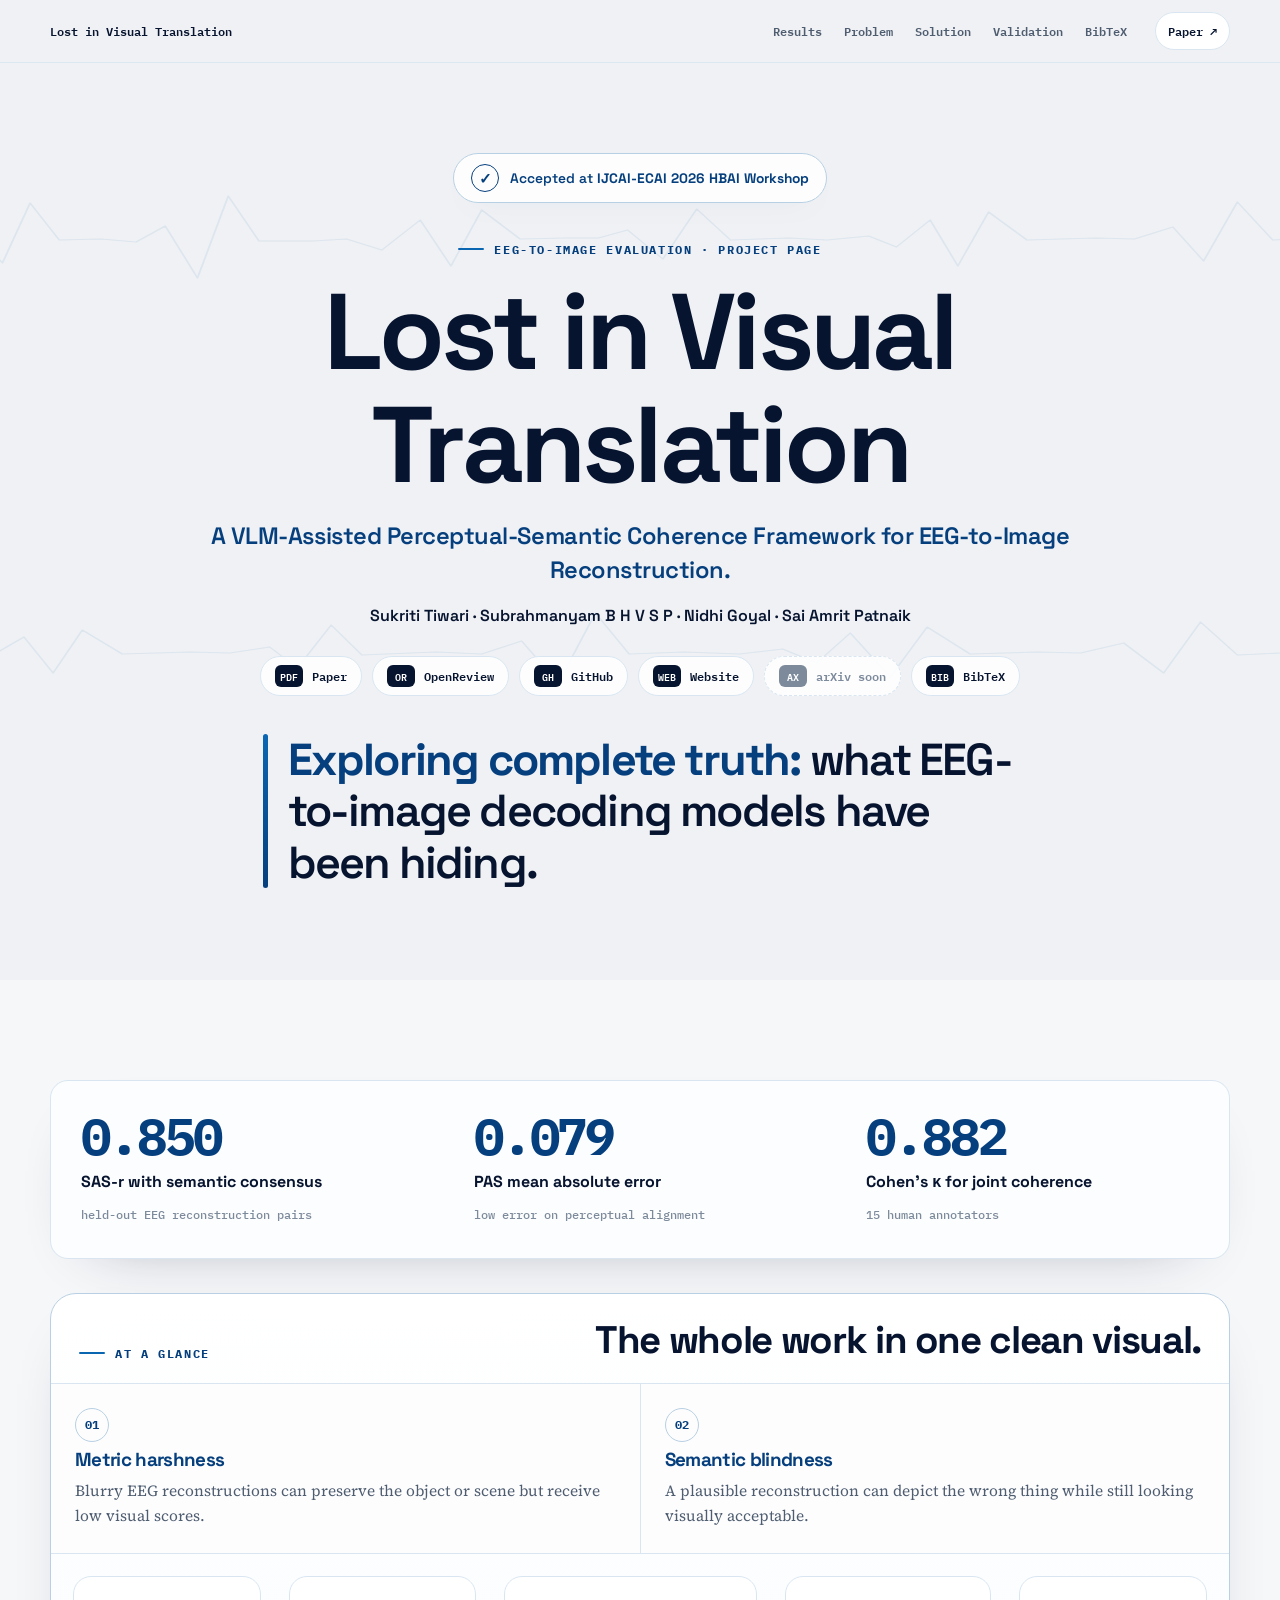
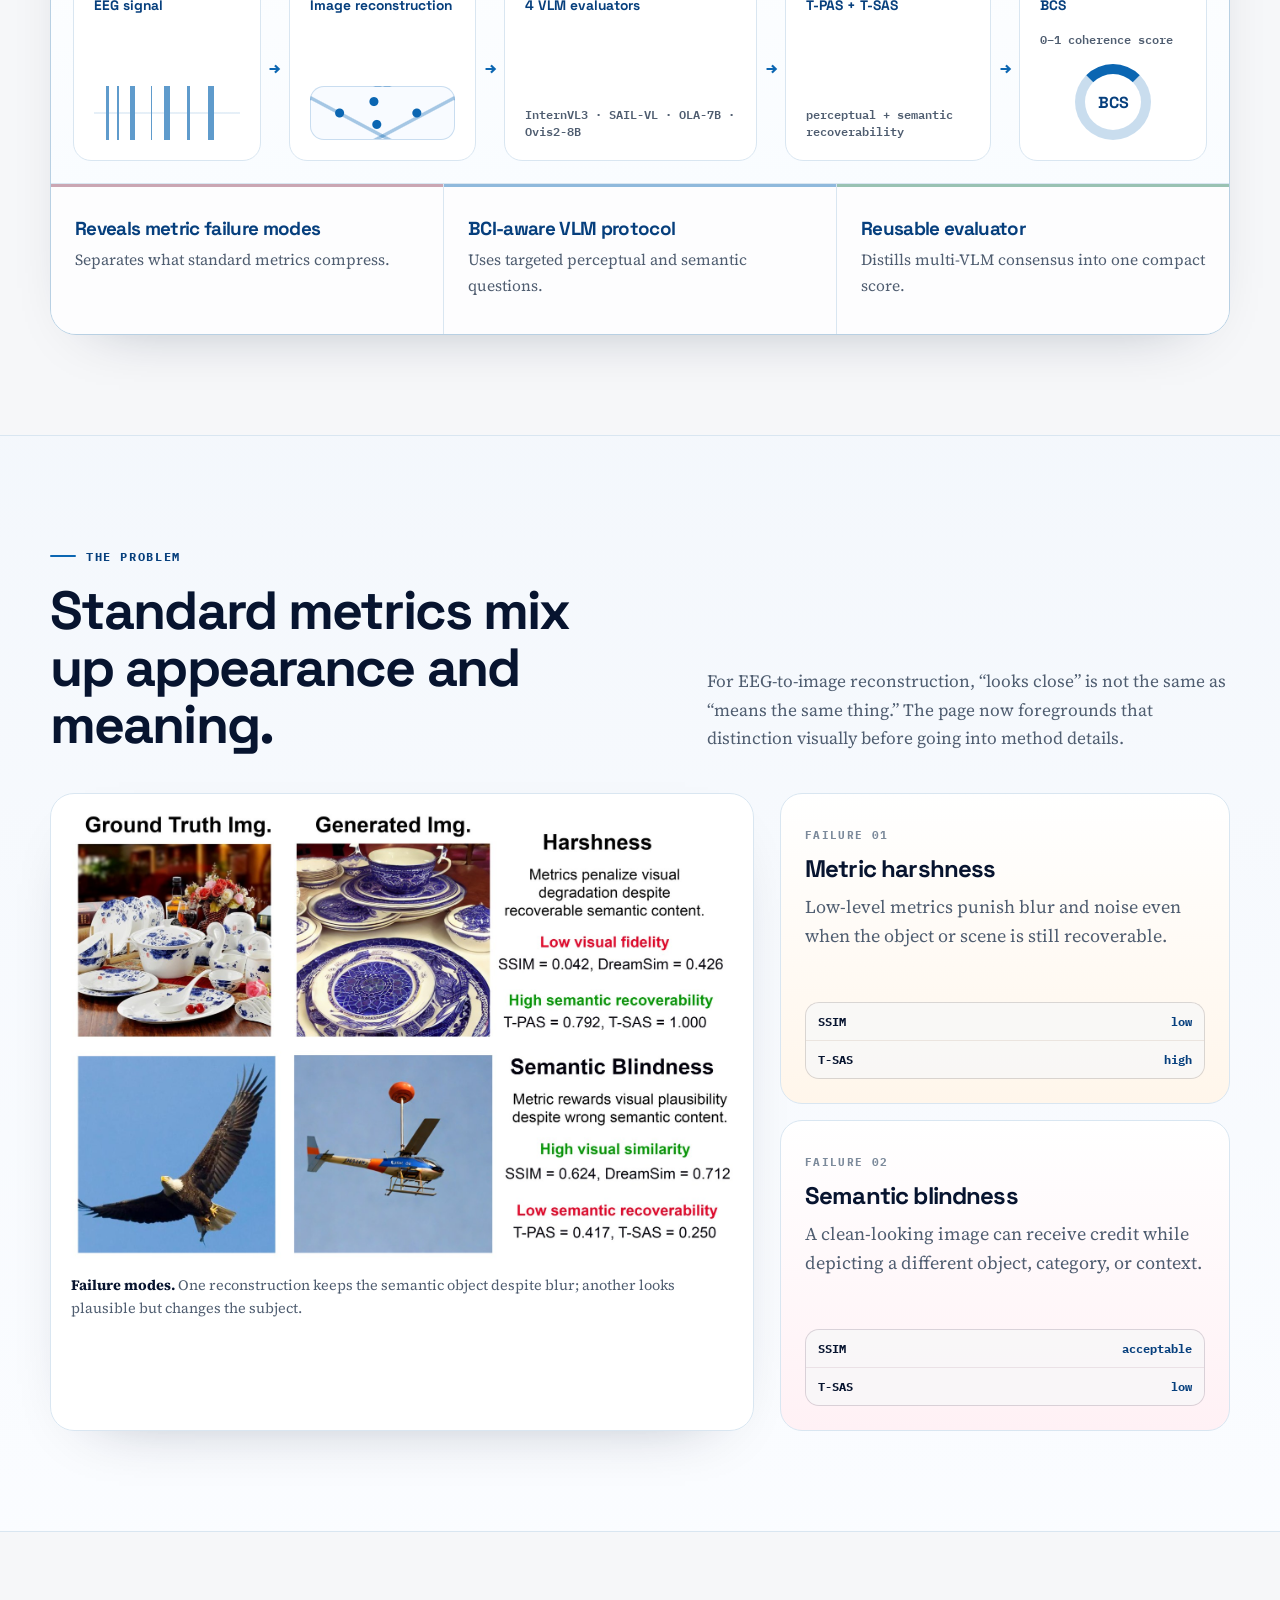
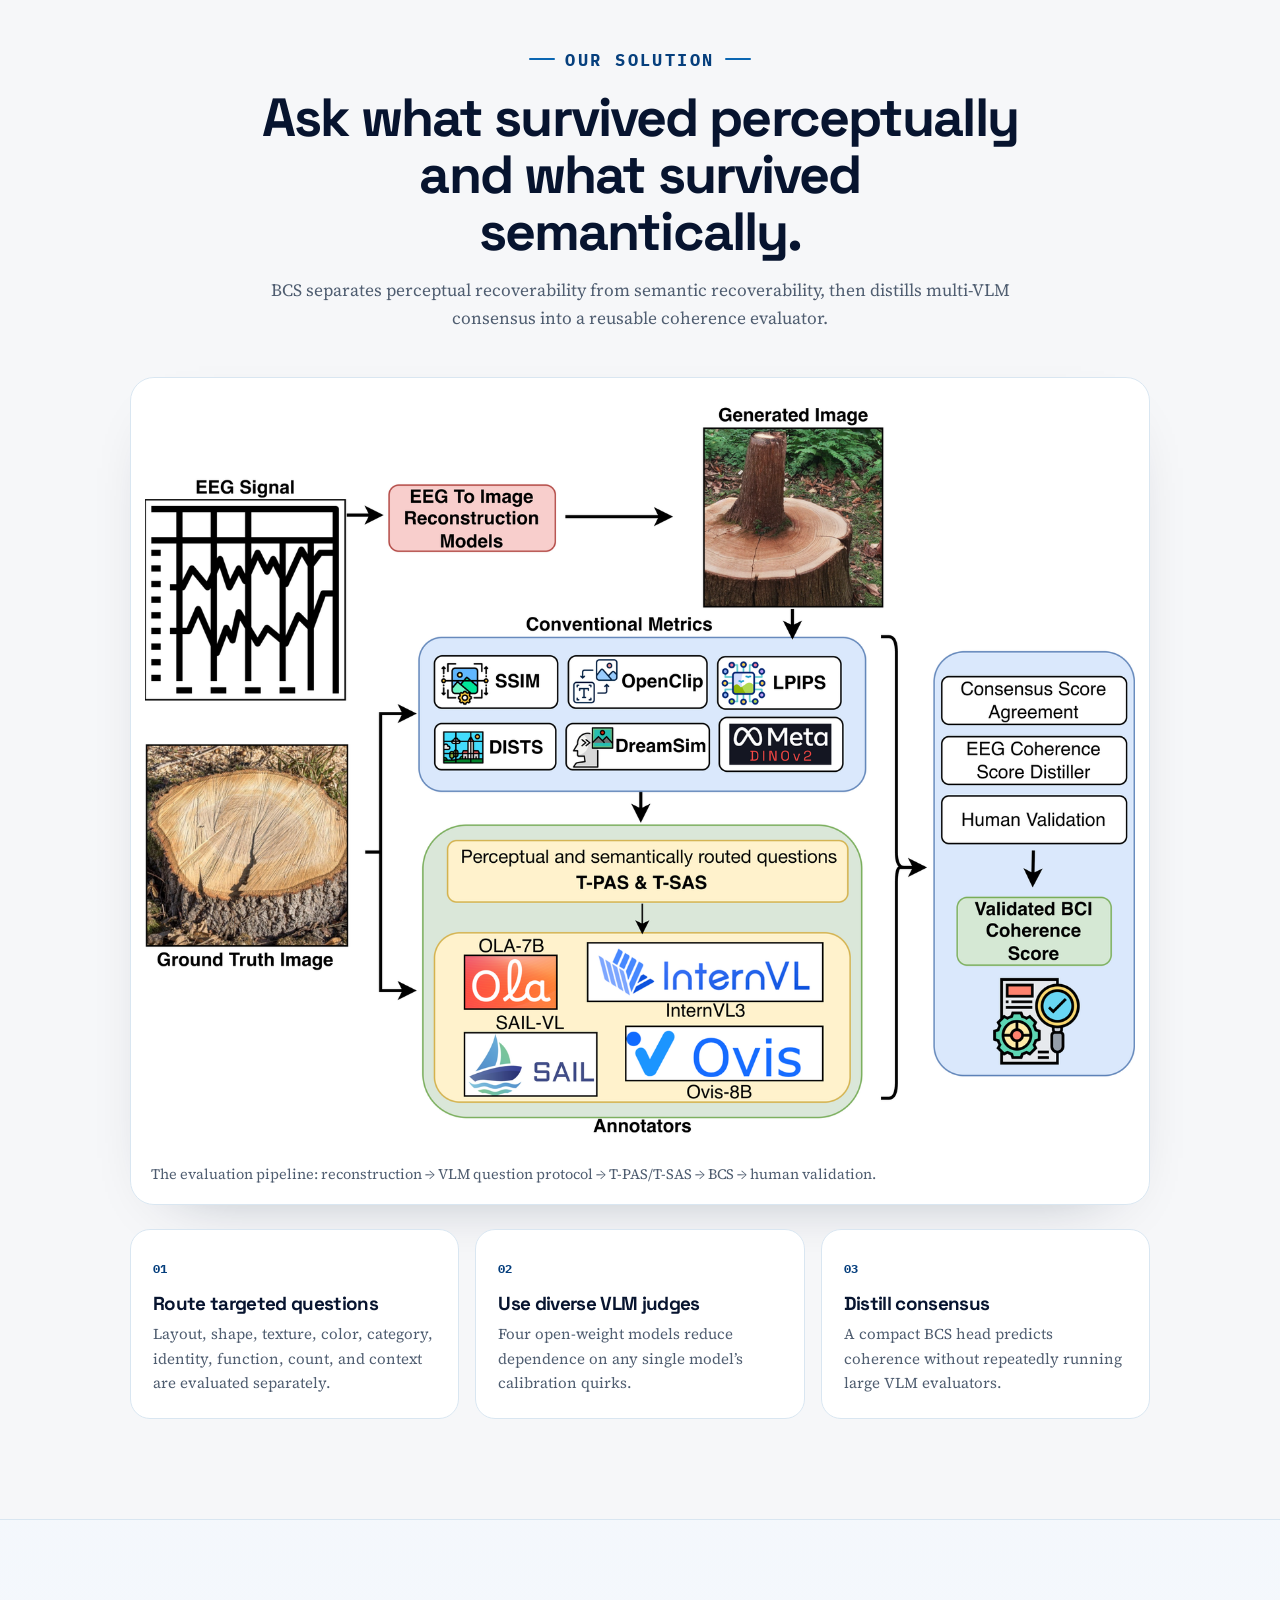
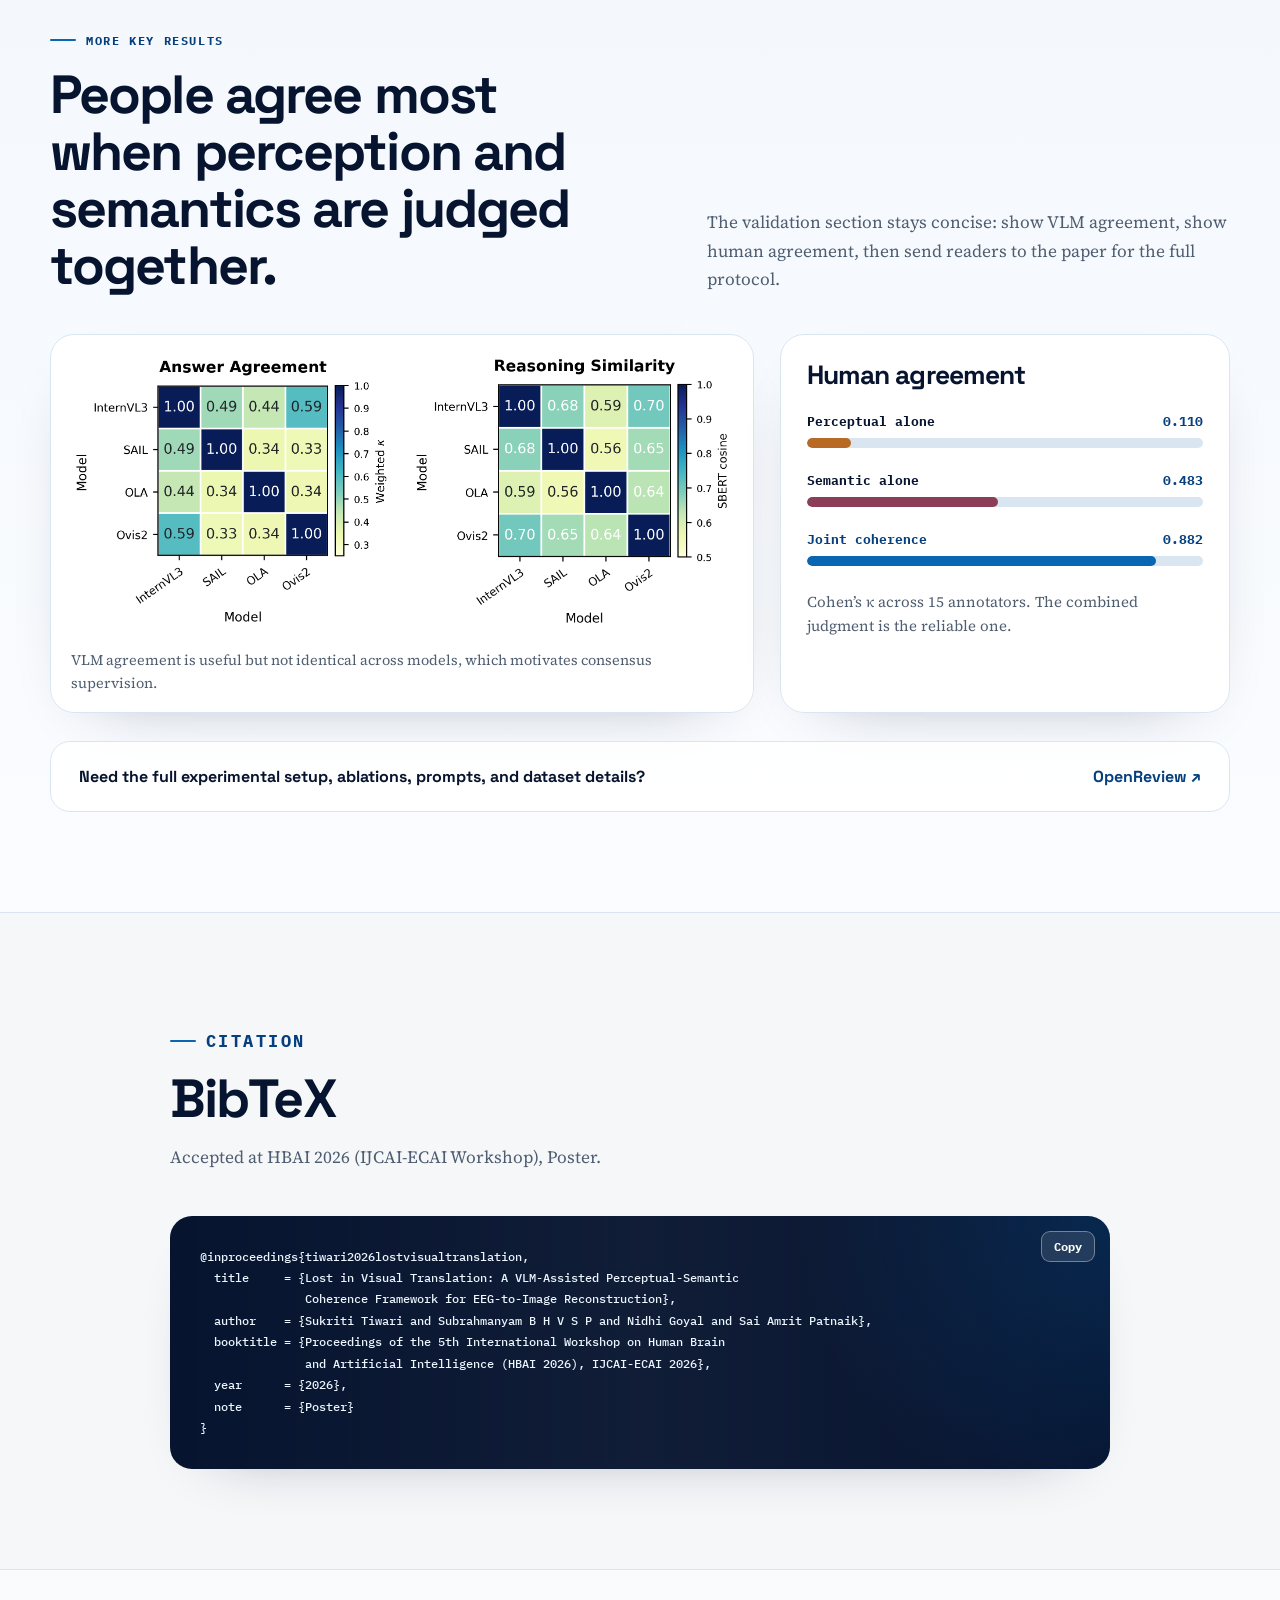
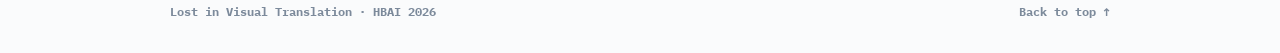
==== index.html @ 3681d858 "Remove key results intro block" ====
<!doctype html>
<html lang="en">
<head>
  <meta charset="utf-8">
  <meta name="viewport" content="width=device-width, initial-scale=1">
  <title>Lost in Visual Translation</title>
  <meta name="description" content="A VLM-assisted perceptual-semantic coherence framework for EEG-to-image reconstruction evaluation.">
  <link rel="preconnect" href="https://fonts.googleapis.com">
  <link rel="preconnect" href="https://fonts.gstatic.com" crossorigin>
  <link href="https://fonts.googleapis.com/css2?family=Space+Grotesk:wght@500;600;700&family=Source+Serif+4:opsz,wght@8..60,400;8..60,600;8..60,700&family=IBM+Plex+Mono:wght@400;500;600&display=swap" rel="stylesheet">
  <link rel="stylesheet" href="style.css">
</head>
<body id="top">
<a class="skip-link" href="#main">Skip to content</a>

<div class="page-signal-bg" aria-hidden="true">
  <svg class="signal signal-a" viewBox="0 0 1800 260" preserveAspectRatio="none">
    <path d="M0 130 L30 132 L48 121 L68 155 L86 95 L105 132 L132 131 L155 134 L174 118 L195 170 L215 88 L235 133 L270 133 L292 131 L315 142 L340 112 L360 158 L380 102 L405 131 L435 130 L456 130 L475 122 L498 151 L520 101 L542 132 L580 130 L605 132 L632 128 L650 139 L672 112 L690 158 L710 104 L735 132 L780 130 L805 131 L830 119 L850 153 L872 94 L895 132 L920 130 L946 132 L970 126 L995 145 L1018 110 L1038 160 L1061 98 L1088 132 L1130 131 L1155 130 L1180 136 L1202 117 L1225 166 L1247 92 L1270 132 L1310 130 L1338 131 L1365 123 L1390 154 L1415 104 L1440 132 L1488 130 L1514 132 L1540 119 L1562 168 L1587 91 L1610 132 L1652 130 L1680 132 L1706 127 L1728 141 L1750 116 L1772 159 L1800 130" />
  </svg>
  <svg class="signal signal-b" viewBox="0 0 1800 260" preserveAspectRatio="none">
    <path d="M0 130 L36 129 L56 138 L82 115 L101 151 L120 108 L146 132 L190 130 L216 131 L242 125 L260 146 L282 103 L302 133 L350 130 L380 132 L406 119 L430 161 L454 91 L476 132 L512 130 L548 132 L576 127 L598 141 L620 111 L646 155 L670 105 L698 132 L742 130 L770 131 L798 121 L824 151 L848 100 L872 133 L915 130 L944 132 L972 124 L996 145 L1020 110 L1042 154 L1070 104 L1096 132 L1142 130 L1170 131 L1200 118 L1225 159 L1250 93 L1272 132 L1315 130 L1346 132 L1374 126 L1396 140 L1420 114 L1444 153 L1472 107 L1500 132 L1545 130 L1572 131 L1600 122 L1626 150 L1650 99 L1674 133 L1720 130 L1750 132 L1775 128 L1800 130" />
  </svg>
</div>

<header class="nav">
  <div class="nav-inner">
    <a class="nav-brand" href="#top">Lost in Visual Translation</a>
    <nav aria-label="Primary">
      <a href="#key-results">Results</a>
      <a href="#problem">Problem</a>
      <a href="#solution">Solution</a>
      <a href="#validation">Validation</a>
      <a href="#bibtex">BibTeX</a>
    </nav>
    <a class="nav-paper" href="paper.pdf" target="_blank" rel="noopener">Paper ↗</a>
  </div>
</header>

<main id="main">
  <section class="hero">
    <div class="wrap-wide hero-grid">
      <div class="hero-copy reveal">
        <div class="accepted-pill">
          <span class="checkmark" aria-hidden="true">✓</span>
          <span>Accepted at <strong>IJCAI-ECAI 2026 HBAI Workshop</strong></span>
        </div>
        <p class="eyebrow">EEG-to-image evaluation · project page</p>
        <h1>Lost in Visual Translation</h1>
        <p class="subtitle">A VLM-Assisted Perceptual-Semantic Coherence Framework for EEG-to-Image Reconstruction.</p>
        <p class="authors">Sukriti Tiwari · Subrahmanyam B H V S P · Nidhi Goyal · Sai Amrit Patnaik</p>
        <div class="link-row" aria-label="Publication links">
          <a href="paper.pdf" target="_blank" rel="noopener"><span>PDF</span> Paper</a>
          <a href="https://openreview.net/forum?id=vVEQUYVaLu&amp;noteId=vVEQUYVaLu" target="_blank" rel="noopener"><span>OR</span> OpenReview</a>
          <a href="https://github.com/Sukt03/bci-coherence-score" target="_blank" rel="noopener"><span>GH</span> GitHub</a>
          <a href="https://sukt03.github.io/BCS/" target="_blank" rel="noopener"><span>WEB</span> Website</a>
          <span class="link-pending" title="arXiv link pending"><span>AX</span> arXiv soon</span>
          <a href="#bibtex"><span>BIB</span> BibTeX</a>
        </div>
        <div class="tagline">
          <span class="tagline-rule" aria-hidden="true"></span>
          <p><strong>Exploring complete truth:</strong> what EEG-to-image decoding models have been hiding.</p>
        </div>
      </div>
    </div>
  </section>

  <section id="key-results" class="section-white">
    <div class="wrap-wide">
      <div class="result-grid reveal">
        <article>
          <strong>0.850</strong>
          <span>SAS-r with semantic consensus</span>
          <small>held-out EEG reconstruction pairs</small>
        </article>
        <article>
          <strong>0.079</strong>
          <span>PAS mean absolute error</span>
          <small>low error on perceptual alignment</small>
        </article>
        <article>
          <strong>0.882</strong>
          <span>Cohen’s κ for joint coherence</span>
          <small>15 human annotators</small>
        </article>
      </div>

      <div class="summary-board reveal" aria-label="Poster-style summary of the work">
        <div class="board-title">
          <p class="eyebrow">At a glance</p>
          <h2>The whole work in one clean visual.</h2>
        </div>

        <div class="issue-strip">
          <article>
            <span class="board-number">01</span>
            <h3>Metric harshness</h3>
            <p>Blurry EEG reconstructions can preserve the object or scene but receive low visual scores.</p>
          </article>
          <article>
            <span class="board-number">02</span>
            <h3>Semantic blindness</h3>
            <p>A plausible reconstruction can depict the wrong thing while still looking visually acceptable.</p>
          </article>
        </div>

        <div class="flow-strip">
          <article>
            <span>EEG signal</span>
            <b class="wave-icon" aria-hidden="true"></b>
          </article>
          <i aria-hidden="true">→</i>
          <article>
            <span>Image reconstruction</span>
            <b class="node-icon" aria-hidden="true"></b>
          </article>
          <i aria-hidden="true">→</i>
          <article>
            <span>4 VLM evaluators</span>
            <b>InternVL3 · SAIL-VL · OLA-7B · Ovis2-8B</b>
          </article>
          <i aria-hidden="true">→</i>
          <article>
            <span>T-PAS + T-SAS</span>
            <b>perceptual + semantic recoverability</b>
          </article>
          <i aria-hidden="true">→</i>
          <article class="score-card">
            <span>BCS</span>
            <b>0–1 coherence score</b>
          </article>
        </div>

        <div class="contribution-strip">
          <article><h3>Reveals metric failure modes</h3><p>Separates what standard metrics compress.</p></article>
          <article><h3>BCI-aware VLM protocol</h3><p>Uses targeted perceptual and semantic questions.</p></article>
          <article><h3>Reusable evaluator</h3><p>Distills multi-VLM consensus into one compact score.</p></article>
        </div>
      </div>
    </div>
  </section>

  <section id="problem" class="section-soft">
    <div class="wrap-wide">
      <div class="split-head reveal">
        <div>
          <p class="eyebrow">The problem</p>
          <h2>Standard metrics mix up appearance and meaning.</h2>
        </div>
        <p>For EEG-to-image reconstruction, “looks close” is not the same as “means the same thing.” The page now foregrounds that distinction visually before going into method details.</p>
      </div>

      <div class="problem-layout reveal">
        <figure class="paper-figure">
          <img src="figure1_failure_modes.jpg" alt="Examples of metric harshness and semantic blindness in EEG-to-image reconstruction.">
          <figcaption><strong>Failure modes.</strong> One reconstruction keeps the semantic object despite blur; another looks plausible but changes the subject.</figcaption>
        </figure>

        <div class="failure-cards">
          <article class="failure-card harsh">
            <span>Failure 01</span>
            <h3>Metric harshness</h3>
            <p>Low-level metrics punish blur and noise even when the object or scene is still recoverable.</p>
            <dl><div><dt>SSIM</dt><dd>low</dd></div><div><dt>T-SAS</dt><dd>high</dd></div></dl>
          </article>
          <article class="failure-card blind">
            <span>Failure 02</span>
            <h3>Semantic blindness</h3>
            <p>A clean-looking image can receive credit while depicting a different object, category, or context.</p>
            <dl><div><dt>SSIM</dt><dd>acceptable</dd></div><div><dt>T-SAS</dt><dd>low</dd></div></dl>
          </article>
        </div>
      </div>
    </div>
  </section>

  <section id="solution" class="section-white">
    <div class="wrap-wide">
      <div class="section-head center reveal">
        <p class="eyebrow">Our solution</p>
        <h2>Ask what survived perceptually and what survived semantically.</h2>
        <p>BCS separates perceptual recoverability from semantic recoverability, then distills multi-VLM consensus into a reusable coherence evaluator.</p>
      </div>

      <figure class="paper-figure pipeline reveal">
        <img src="figure2_pipeline.png" alt="BCS pipeline from EEG-to-image reconstruction to VLM evaluation and distilled coherence score.">
        <figcaption>The evaluation pipeline: reconstruction → VLM question protocol → T-PAS/T-SAS → BCS → human validation.</figcaption>
      </figure>

      <ol class="method-steps reveal">
        <li>
          <span>01</span>
          <h3>Route targeted questions</h3>
          <p>Layout, shape, texture, color, category, identity, function, count, and context are evaluated separately.</p>
        </li>
        <li>
          <span>02</span>
          <h3>Use diverse VLM judges</h3>
          <p>Four open-weight models reduce dependence on any single model’s calibration quirks.</p>
        </li>
        <li>
          <span>03</span>
          <h3>Distill consensus</h3>
          <p>A compact BCS head predicts coherence without repeatedly running large VLM evaluators.</p>
        </li>
      </ol>
    </div>
  </section>

  <section id="validation" class="section-soft">
    <div class="wrap-wide">
      <div class="split-head reveal">
        <div>
          <p class="eyebrow">More key results</p>
          <h2>People agree most when perception and semantics are judged together.</h2>
        </div>
        <p>The validation section stays concise: show VLM agreement, show human agreement, then send readers to the paper for the full protocol.</p>
      </div>

      <div class="validation-layout reveal">
        <figure class="paper-figure">
          <img src="figure3_vlm_agreement.png" alt="Agreement and rationale similarity among four VLM evaluators.">
          <figcaption>VLM agreement is useful but not identical across models, which motivates consensus supervision.</figcaption>
        </figure>

        <div class="agreement-card">
          <h3>Human agreement</h3>
          <div class="bar-row">
            <span>Perceptual alone</span>
            <b>0.110</b>
            <i style="--w:11%;--c:var(--static)"></i>
          </div>
          <div class="bar-row">
            <span>Semantic alone</span>
            <b>0.483</b>
            <i style="--w:48.3%;--c:var(--error)"></i>
          </div>
          <div class="bar-row best">
            <span>Joint coherence</span>
            <b>0.882</b>
            <i style="--w:88.2%;--c:var(--signal)"></i>
          </div>
          <p>Cohen’s κ across 15 annotators. The combined judgment is the reliable one.</p>
        </div>
      </div>

      <a class="paper-cta reveal" href="https://openreview.net/forum?id=vVEQUYVaLu&amp;noteId=vVEQUYVaLu" target="_blank" rel="noopener">
        <span>Need the full experimental setup, ablations, prompts, and dataset details?</span>
        <strong>OpenReview ↗</strong>
      </a>
    </div>
  </section>

  <section id="bibtex" class="section-white">
    <div class="wrap">
      <div class="section-head reveal">
        <p class="eyebrow">Citation</p>
        <h2>BibTeX</h2>
        <p>Accepted at HBAI 2026 (IJCAI-ECAI Workshop), Poster.</p>
      </div>
      <div class="bibtex reveal">
        <button type="button" data-copy-bibtex>Copy</button>
        <pre id="bibtex-source">@inproceedings{tiwari2026lostvisualtranslation,
  title     = {Lost in Visual Translation: A VLM-Assisted Perceptual-Semantic
               Coherence Framework for EEG-to-Image Reconstruction},
  author    = {Sukriti Tiwari and Subrahmanyam B H V S P and Nidhi Goyal and Sai Amrit Patnaik},
  booktitle = {Proceedings of the 5th International Workshop on Human Brain
               and Artificial Intelligence (HBAI 2026), IJCAI-ECAI 2026},
  year      = {2026},
  note      = {Poster}
}</pre>
      </div>
    </div>
  </section>
</main>

<footer>
  <div class="wrap">
    <p>Lost in Visual Translation · HBAI 2026</p>
    <a href="#top">Back to top ↑</a>
  </div>
</footer>

<script src="script.js"></script>
</body>
</html>
---- style.css ----
:root {
  --paper: #eff1f4;
  --surface: #ffffff;
  --soft: #f4f8fc;
  --soft-2: #edf5fb;
  --ink: #07142f;
  --muted: #4f5d70;
  --faint: #7c8a9b;
  --line: #d9e6f1;
  --line-strong: #b8d0e3;
  --signal: #0b66b2;
  --signal-dark: #063f7d;
  --signal-soft: #e7f3fb;
  --static: #b86a25;
  --static-soft: #fff6eb;
  --error: #8c3d58;
  --error-soft: #fff1f5;
  --green: #1f7a58;
  --green-soft: #eefaf5;
  --display: "Space Grotesk", sans-serif;
  --body: "Source Serif 4", serif;
  --mono: "IBM Plex Mono", monospace;
  --radius: 18px;
  --radius-sm: 12px;
  --shadow: 0 22px 65px -46px rgba(7, 20, 47, .45);
}

*,
*::before,
*::after {
  box-sizing: border-box;
}

html {
  scroll-behavior: smooth;
}

body {
  margin: 0;
  position: relative;
  min-height: 100vh;
  background: var(--paper);
  color: var(--ink);
  font: 18px/1.65 var(--body);
  -webkit-font-smoothing: antialiased;
}

body::before {
  content: none;
  position: fixed;
  inset: 0;
  z-index: 0;
  pointer-events: none;
  background-image:
    linear-gradient(rgba(11, 102, 178, .035) 1px, transparent 1px),
    linear-gradient(90deg, rgba(11, 102, 178, .028) 1px, transparent 1px);
  background-size: 72px 72px;
  mask-image: linear-gradient(180deg, rgba(0, 0, 0, .85), rgba(0, 0, 0, .15));
}

a {
  color: inherit;
}

p {
  margin: 0 0 1em;
  color: var(--muted);
}

h1,
h2,
h3 {
  margin: 0;
  color: var(--ink);
  font-family: var(--display);
  line-height: 1.06;
  letter-spacing: -.035em;
}

h2 {
  font-size: clamp(2rem, 4.2vw, 3.45rem);
}

h3 {
  font-size: 1.18rem;
}

strong {
  color: inherit;
}

::selection {
  background: var(--signal);
  color: #fff;
}

.wrap,
.wrap-wide {
  width: min(100% - 48px, 940px);
  margin-inline: auto;
}

.wrap-wide {
  width: min(100% - 48px, 1180px);
}

.skip-link {
  position: absolute;
  left: -999px;
  top: 12px;
  z-index: 100;
  padding: 9px 13px;
  border-radius: 9px;
  background: var(--ink);
  color: #fff;
  font: 600 .76rem var(--mono);
  text-decoration: none;
}

.skip-link:focus {
  left: 12px;
}

.page-signal-bg {
  position: fixed;
  inset: 0;
  z-index: 0;
  overflow: hidden;
  pointer-events: none;
}

main,
footer {
  position: relative;
  z-index: 1;
}

.page-signal-bg .signal {
  position: absolute;
  left: -8%;
  width: 216%;
  height: 260px;
  fill: none;
  stroke: var(--signal);
  stroke-width: 1.15;
  stroke-linecap: round;
  stroke-linejoin: round;
  opacity: .075;
  filter: drop-shadow(0 0 8px rgba(11, 102, 178, .05));
}

.signal-a {
  top: 12%;
  animation: signal-drift 42s linear infinite;
}

.signal-b {
  top: 58%;
  animation: signal-drift 64s linear infinite reverse;
  opacity: .052;
}

@keyframes signal-drift {
  from {
    transform: translateX(0);
  }
  to {
    transform: translateX(-42%);
  }
}

.nav {
  position: sticky;
  top: 0;
  z-index: 40;
  border-bottom: 1px solid rgba(217, 230, 241, .9);
  background: rgba(239, 241, 244, .88);
  backdrop-filter: blur(18px);
  -webkit-backdrop-filter: blur(18px);
}

.nav-inner {
  width: min(100% - 48px, 1180px);
  height: 62px;
  margin: auto;
  display: flex;
  align-items: center;
  gap: 28px;
}

.nav-brand,
.nav nav a,
.nav-paper {
  font: 600 .76rem var(--mono);
  text-decoration: none;
}

.nav-brand {
  margin-right: auto;
  color: var(--ink);
  white-space: nowrap;
}

.nav nav {
  display: flex;
  gap: 22px;
}

.nav nav a {
  color: var(--muted);
}

.nav nav a:hover,
.nav-paper:hover {
  color: var(--signal-dark);
}

.nav-paper {
  padding: 8px 12px;
  border: 1px solid var(--line);
  border-radius: 999px;
  background: #fff;
  color: var(--ink);
}

section {
  padding: 100px 0;
}

.section-white {
  position: relative;
  background: rgba(255, 255, 255, .42);
}

.section-soft {
  position: relative;
  background: linear-gradient(180deg, rgba(244, 248, 252, .92), rgba(251, 253, 255, .92));
  border-block: 1px solid var(--line);
}

.eyebrow {
  display: inline-flex;
  align-items: center;
  gap: 10px;
  margin: 0 0 18px;
  color: var(--signal-dark);
  font: 700 .72rem var(--mono);
  letter-spacing: .14em;
  text-transform: uppercase;
}

.eyebrow::before {
  content: "";
  width: 26px;
  height: 2px;
  border-radius: 999px;
  background: var(--signal);
}

.section-head {
  max-width: 760px;
  margin-bottom: 44px;
}

.section-head.center {
  margin-inline: auto;
  text-align: center;
}

.section-head.center .eyebrow {
  justify-content: center;
}

.section-head.center .eyebrow::after {
  content: "";
  width: 26px;
  height: 2px;
  border-radius: 999px;
  background: var(--signal);
}

.section-head p {
  margin-top: 16px;
  font-size: 1.08rem;
}

.hero {
  position: relative;
  overflow: hidden;
  padding: 90px 0 92px;
  background: transparent;
}

.hero::before {
  content: none;
  position: absolute;
  inset: 26px 0 auto;
  height: 210px;
  background:
    linear-gradient(90deg, transparent, rgba(11, 102, 178, .12), transparent),
    repeating-linear-gradient(90deg, transparent 0 28px, rgba(11, 102, 178, .08) 29px, transparent 30px);
  opacity: .25;
  transform: skewY(-2deg);
}

.hero-grid {
  position: relative;
  z-index: 1;
  display: grid;
  grid-template-columns: 1fr;
  gap: 0;
  align-items: center;
}

.hero-copy {
  max-width: 1060px;
  margin: 0 auto;
  text-align: center;
}

.accepted-pill {
  width: max-content;
  max-width: 100%;
  display: flex;
  align-items: center;
  gap: 11px;
  margin: 0 auto 26px;
  padding: 10px 17px;
  border: 1px solid var(--line-strong);
  border-radius: 999px;
  background: rgba(255, 255, 255, .86);
  color: var(--signal-dark);
  box-shadow: 0 10px 30px -24px rgba(6, 63, 125, .6);
  font: 600 .86rem var(--display);
}

.checkmark {
  display: inline-grid;
  place-items: center;
  width: 28px;
  height: 28px;
  border: 1.5px solid currentColor;
  border-radius: 50%;
  font: 700 .95rem var(--display);
}

.hero h1 {
  max-width: 900px;
  margin: 0 auto;
  font-size: clamp(3.15rem, 8.4vw, 7rem);
}

.subtitle {
  max-width: 860px;
  margin: 18px auto 16px;
  color: var(--signal-dark);
  font: 600 clamp(1.08rem, 2.3vw, 1.48rem)/1.42 var(--display);
  letter-spacing: -.02em;
}

.authors {
  margin: 0 0 4px;
  color: var(--ink);
  font: 600 1rem/1.5 var(--display);
}

.link-row {
  display: flex;
  flex-wrap: wrap;
  justify-content: center;
  gap: 10px;
  margin: 28px 0 36px;
}

.link-row a,
.link-row > span {
  display: inline-flex;
  align-items: center;
  gap: 9px;
  min-height: 39px;
  padding: 8px 14px;
  border: 1px solid var(--line);
  border-radius: 999px;
  background: rgba(255, 255, 255, .86);
  color: var(--ink);
  font: 600 .75rem var(--mono);
  text-decoration: none;
  transition: transform .16s ease, border-color .16s ease, box-shadow .16s ease;
}

.link-row a:hover {
  border-color: var(--signal);
  box-shadow: 0 12px 24px -22px rgba(6, 63, 125, .8);
  transform: translateY(-1px);
}

.link-row span span,
.link-row a span {
  display: inline-flex;
  align-items: center;
  justify-content: center;
  min-width: 28px;
  padding: 2px 5px;
  border-radius: 6px;
  background: var(--ink);
  color: #fff;
  font-size: .61rem;
}

.link-row .link-pending {
  border-style: dashed;
  color: var(--faint);
}

.link-row .link-pending span {
  background: #7c8a9b;
}

.tagline {
  display: grid;
  grid-template-columns: 5px minmax(0, 730px);
  gap: 20px;
  align-items: stretch;
  justify-content: center;
  margin-top: 38px;
  text-align: left;
}

.tagline-rule {
  border-radius: 999px;
  background: linear-gradient(180deg, var(--signal), var(--signal-dark));
}

.tagline p {
  margin: 0;
  color: var(--ink);
  font: 600 clamp(1.6rem, 3.5vw, 2.9rem)/1.15 var(--display);
  letter-spacing: -.04em;
}

.tagline strong {
  color: var(--signal-dark);
}

.hero-panel {
  position: relative;
  overflow: hidden;
  padding: 26px;
  border: 1px solid var(--line);
  border-radius: 28px;
  background:
    linear-gradient(180deg, rgba(255, 255, 255, .96), rgba(244, 248, 252, .86)),
    radial-gradient(circle at 80% 0%, rgba(11, 102, 178, .12), transparent 36%);
  box-shadow: var(--shadow);
}

.hero-panel::after {
  content: "";
  position: absolute;
  right: -52px;
  top: -44px;
  width: 178px;
  height: 178px;
  border-radius: 50%;
  border: 1px solid rgba(11, 102, 178, .2);
  background:
    radial-gradient(circle at 50% 50%, rgba(11, 102, 178, .55) 0 3px, transparent 4px),
    radial-gradient(circle at 30% 24%, rgba(11, 102, 178, .35) 0 2px, transparent 3px),
    radial-gradient(circle at 68% 28%, rgba(11, 102, 178, .35) 0 2px, transparent 3px),
    radial-gradient(circle at 28% 70%, rgba(11, 102, 178, .3) 0 2px, transparent 3px),
    radial-gradient(circle at 72% 72%, rgba(11, 102, 178, .3) 0 2px, transparent 3px);
  opacity: .46;
}

.hero-panel h2 {
  position: relative;
  margin-top: 22px;
  font-size: 1.62rem;
}

.hero-panel p {
  position: relative;
  margin-top: 10px;
}

.mini-signal {
  position: relative;
  display: grid;
  gap: 9px;
  width: 180px;
}

.mini-signal span {
  height: 12px;
  background:
    linear-gradient(90deg, transparent 0 5%, var(--signal) 5% 7%, transparent 7% 12%, var(--signal) 12% 13%, transparent 13% 20%, var(--signal) 20% 23%, transparent 23% 33%, var(--signal) 33% 35%, transparent 35% 47%, var(--signal) 47% 50%, transparent 50% 64%, var(--signal) 64% 66%, transparent 66% 78%, var(--signal) 78% 82%, transparent 82%);
  opacity: .58;
  animation: pulse-line 2.7s ease-in-out infinite;
}

.mini-signal span:nth-child(2) {
  animation-delay: .25s;
  opacity: .4;
}

.mini-signal span:nth-child(3) {
  animation-delay: .5s;
  opacity: .28;
}

@keyframes pulse-line {
  0%, 100% {
    transform: translateX(0);
  }
  50% {
    transform: translateX(10px);
  }
}

.hero-metrics {
  position: relative;
  display: grid;
  gap: 1px;
  margin: 24px 0 0;
  overflow: hidden;
  border: 1px solid var(--line);
  border-radius: 18px;
  background: var(--line);
}

.hero-metrics div {
  padding: 15px;
  background: rgba(255, 255, 255, .9);
}

.hero-metrics dt {
  margin: 0;
  color: var(--signal-dark);
  font: 700 1.35rem var(--mono);
}

.hero-metrics dd {
  margin: 3px 0 0;
  color: var(--muted);
  font: 600 .8rem/1.35 var(--display);
}

.result-grid {
  display: grid;
  grid-template-columns: repeat(3, minmax(0, 1fr));
  overflow: hidden;
  margin-bottom: 34px;
  border: 1px solid var(--line);
  border-radius: var(--radius);
  background: var(--line);
  box-shadow: var(--shadow);
}

.result-grid article {
  padding: 30px;
  background: rgba(255, 255, 255, .92);
}

.result-grid strong {
  display: block;
  color: var(--signal-dark);
  font: 700 clamp(2rem, 4vw, 3.25rem)/1 var(--mono);
  letter-spacing: -.06em;
}

.result-grid span {
  display: block;
  margin: 10px 0 6px;
  color: var(--ink);
  font: 700 1rem/1.25 var(--display);
}

.result-grid small {
  color: var(--faint);
  font: 500 .72rem/1.45 var(--mono);
}

.summary-board {
  overflow: hidden;
  border: 1px solid var(--line-strong);
  border-radius: 26px;
  background:
    linear-gradient(180deg, rgba(255, 255, 255, .98), rgba(247, 251, 255, .98)),
    linear-gradient(90deg, transparent, rgba(11, 102, 178, .06), transparent);
  box-shadow: var(--shadow);
}

.board-title {
  display: flex;
  align-items: end;
  justify-content: space-between;
  gap: 24px;
  padding: 26px 28px 22px;
  border-bottom: 1px solid var(--line);
}

.board-title .eyebrow {
  margin-bottom: 0;
}

.board-title h2 {
  max-width: 620px;
  margin-left: auto;
  text-align: right;
  font-size: clamp(1.6rem, 3vw, 2.55rem);
}

.issue-strip,
.contribution-strip {
  display: grid;
  grid-template-columns: repeat(2, minmax(0, 1fr));
  gap: 1px;
  background: var(--line);
  border-bottom: 1px solid var(--line);
}

.issue-strip article,
.contribution-strip article {
  min-height: 150px;
  padding: 24px;
  background: rgba(255, 255, 255, .94);
}

.issue-strip h3,
.contribution-strip h3 {
  margin: 8px 0 8px;
  color: var(--signal-dark);
}

.issue-strip p,
.contribution-strip p {
  margin: 0;
  font-size: .97rem;
}

.board-number {
  display: inline-flex;
  align-items: center;
  justify-content: center;
  width: 34px;
  height: 34px;
  border: 1px solid var(--line-strong);
  border-radius: 50%;
  color: var(--signal-dark);
  font: 700 .72rem var(--mono);
}

.flow-strip {
  display: grid;
  grid-template-columns: 1fr 28px 1fr 28px 1.35fr 28px 1.1fr 28px 1fr;
  gap: 0;
  align-items: stretch;
  padding: 22px;
  border-bottom: 1px solid var(--line);
}

.flow-strip article {
  min-height: 148px;
  display: flex;
  flex-direction: column;
  justify-content: space-between;
  gap: 16px;
  padding: 20px;
  border: 1px solid var(--line);
  border-radius: 18px;
  background: #fff;
}

.flow-strip > i {
  display: grid;
  place-items: center;
  color: var(--signal);
  font: 700 1.2rem var(--mono);
  font-style: normal;
}

.flow-strip span {
  color: var(--signal-dark);
  font: 700 .86rem/1.3 var(--display);
}

.flow-strip b {
  color: var(--muted);
  font: 600 .74rem/1.45 var(--mono);
}

.score-card {
  background:
    radial-gradient(circle at 50% 82%, rgba(11, 102, 178, .08), transparent 34%),
    #fff;
}

.score-card::after {
  content: "BCS";
  align-self: center;
  display: grid;
  place-items: center;
  width: 76px;
  height: 76px;
  border: 10px solid rgba(11, 102, 178, .22);
  border-top-color: var(--signal);
  border-radius: 50%;
  color: var(--signal-dark);
  font: 800 1rem var(--display);
}

.wave-icon,
.node-icon {
  display: block;
  height: 54px;
}

.wave-icon {
  background:
    linear-gradient(90deg, transparent 0 8%, var(--signal) 8% 10%, transparent 10% 16%, var(--signal) 16% 17%, transparent 17% 25%, var(--signal) 25% 28%, transparent 28% 39%, var(--signal) 39% 40%, transparent 40% 48%, var(--signal) 48% 52%, transparent 52% 64%, var(--signal) 64% 66%, transparent 66% 78%, var(--signal) 78% 82%, transparent 82%),
    linear-gradient(180deg, transparent 48%, rgba(11, 102, 178, .16) 49% 51%, transparent 52%);
  opacity: .65;
}

.node-icon {
  position: relative;
  border: 1px solid rgba(11, 102, 178, .2);
  border-radius: 14px;
  background:
    radial-gradient(circle at 20% 50%, var(--signal) 0 4px, transparent 5px),
    radial-gradient(circle at 44% 28%, var(--signal) 0 4px, transparent 5px),
    radial-gradient(circle at 46% 72%, var(--signal) 0 4px, transparent 5px),
    radial-gradient(circle at 74% 50%, var(--signal) 0 4px, transparent 5px),
    linear-gradient(28deg, transparent 30%, rgba(11, 102, 178, .35) 31% 33%, transparent 34%),
    linear-gradient(-28deg, transparent 30%, rgba(11, 102, 178, .35) 31% 33%, transparent 34%),
    #f8fbff;
}

.contribution-strip {
  grid-template-columns: repeat(3, minmax(0, 1fr));
  border-bottom: 0;
}

.contribution-strip article:nth-child(1) {
  border-top: 3px solid rgba(140, 61, 88, .45);
}

.contribution-strip article:nth-child(2) {
  border-top: 3px solid rgba(11, 102, 178, .45);
}

.contribution-strip article:nth-child(3) {
  border-top: 3px solid rgba(31, 122, 88, .45);
}

.split-head {
  display: grid;
  grid-template-columns: minmax(0, .95fr) minmax(0, .85fr);
  gap: 72px;
  align-items: end;
  margin-bottom: 40px;
}

.split-head > p {
  margin: 0;
  font-size: 1.08rem;
}

.problem-layout,
.validation-layout {
  display: grid;
  grid-template-columns: minmax(0, 1.22fr) minmax(310px, .78fr);
  gap: 26px;
  align-items: stretch;
}

figure {
  margin: 0;
}

.paper-figure {
  overflow: hidden;
  padding: 14px;
  border: 1px solid var(--line);
  border-radius: 24px;
  background: rgba(255, 255, 255, .92);
  box-shadow: var(--shadow);
}

.paper-figure img {
  display: block;
  width: 100%;
  height: auto;
  border-radius: 14px;
}

.paper-figure figcaption {
  padding: 14px 6px 4px;
  color: var(--muted);
  font-size: .9rem;
  line-height: 1.55;
}

.paper-figure figcaption strong {
  color: var(--ink);
}

.failure-cards {
  display: grid;
  gap: 16px;
}

.failure-card {
  padding: 24px;
  border: 1px solid var(--line);
  border-radius: 22px;
  background: #fff;
}

.failure-card.harsh {
  background: linear-gradient(180deg, #fff, var(--static-soft));
}

.failure-card.blind {
  background: linear-gradient(180deg, #fff, var(--error-soft));
}

.failure-card > span {
  color: var(--faint);
  font: 700 .7rem var(--mono);
  letter-spacing: .12em;
  text-transform: uppercase;
}

.failure-card h3 {
  margin: 9px 0 10px;
  font-size: 1.5rem;
}

.failure-card p {
  min-height: 92px;
}

.failure-card dl {
  display: grid;
  gap: 1px;
  margin: 18px 0 0;
  overflow: hidden;
  border: 1px solid rgba(7, 20, 47, .08);
  border-radius: 14px;
  background: rgba(7, 20, 47, .08);
}

.failure-card dl div {
  display: flex;
  justify-content: space-between;
  gap: 12px;
  padding: 11px 12px;
  background: rgba(255, 255, 255, .72);
}

.failure-card dt,
.failure-card dd {
  margin: 0;
  font: 700 .72rem var(--mono);
}

.failure-card dd {
  color: var(--signal-dark);
}

.pipeline {
  max-width: 1020px;
  margin-inline: auto;
}

.method-steps {
  max-width: 1020px;
  display: grid;
  grid-template-columns: repeat(3, minmax(0, 1fr));
  gap: 16px;
  margin: 24px auto 0;
  padding: 0;
  list-style: none;
}

.method-steps li {
  padding: 22px;
  border: 1px solid var(--line);
  border-radius: 20px;
  background: #fff;
}

.method-steps span {
  display: inline-block;
  margin-bottom: 18px;
  color: var(--signal-dark);
  font: 700 .75rem var(--mono);
}

.method-steps h3 {
  margin-bottom: 8px;
}

.method-steps p {
  margin: 0;
  font-size: .94rem;
}

.agreement-card {
  padding: 26px;
  border: 1px solid var(--line);
  border-radius: 24px;
  background: rgba(255, 255, 255, .92);
  box-shadow: var(--shadow);
}

.agreement-card h3 {
  margin-bottom: 24px;
  font-size: 1.65rem;
}

.bar-row {
  display: grid;
  grid-template-columns: 1fr auto;
  gap: 8px 16px;
  margin-bottom: 24px;
}

.bar-row span,
.bar-row b {
  color: var(--ink);
  font: 700 .82rem var(--mono);
}

.bar-row b {
  color: var(--signal-dark);
}

.bar-row i {
  grid-column: 1 / -1;
  height: 10px;
  overflow: hidden;
  border-radius: 999px;
  background: var(--line);
}

.bar-row i::after {
  content: "";
  display: block;
  width: var(--w);
  height: 100%;
  border-radius: inherit;
  background: var(--c);
}

.bar-row.best span,
.bar-row.best b {
  color: var(--signal-dark);
}

.agreement-card p {
  margin: 4px 0 0;
  font-size: .94rem;
}

.paper-cta {
  display: flex;
  justify-content: space-between;
  gap: 20px;
  align-items: center;
  margin-top: 28px;
  padding: 24px 28px;
  border: 1px solid var(--line);
  border-radius: 20px;
  background: rgba(255, 255, 255, .94);
  color: var(--ink);
  font: 700 1rem var(--display);
  text-decoration: none;
  box-shadow: var(--shadow);
}

.paper-cta:hover {
  border-color: var(--signal);
}

.paper-cta strong {
  color: var(--signal-dark);
  white-space: nowrap;
}

.bibtex {
  position: relative;
  overflow: hidden;
  border-radius: 22px;
  background: #07142f;
  color: #edf6ff;
  box-shadow: var(--shadow);
}

.bibtex::before {
  content: "";
  position: absolute;
  inset: 0;
  background:
    radial-gradient(circle at 100% 0%, rgba(11, 102, 178, .24), transparent 32%),
    linear-gradient(90deg, transparent, rgba(255, 255, 255, .04), transparent);
  pointer-events: none;
}

.bibtex pre {
  position: relative;
  margin: 0;
  padding: 30px;
  overflow: auto;
  color: #edf6ff;
  font: 500 .78rem/1.72 var(--mono);
}

.bibtex button {
  position: absolute;
  top: 15px;
  right: 15px;
  z-index: 2;
  padding: 7px 12px;
  border: 1px solid rgba(255, 255, 255, .36);
  border-radius: 9px;
  background: rgba(255, 255, 255, .11);
  color: #fff;
  cursor: pointer;
  font: 700 .72rem var(--mono);
}

.bibtex button[data-copied="true"] {
  background: var(--signal);
}

footer {
  border-top: 1px solid var(--line);
  background: rgba(255, 255, 255, .7);
  padding: 34px 0;
}

footer .wrap {
  display: flex;
  justify-content: space-between;
  gap: 20px;
}

footer p,
footer a {
  margin: 0;
  color: var(--faint);
  font: 700 .72rem var(--mono);
  text-decoration: none;
}

.reveal {
  opacity: 0;
  transform: translateY(16px);
  transition: opacity .55s ease, transform .55s ease;
}

.reveal.visible {
  opacity: 1;
  transform: translateY(0);
}

@media (max-width: 1000px) {
  .hero-grid,
  .problem-layout,
  .validation-layout,
  .split-head {
    grid-template-columns: 1fr;
    gap: 28px;
  }

  .hero-panel {
    max-width: 560px;
  }

  .flow-strip {
    grid-template-columns: 1fr;
    gap: 10px;
  }

  .flow-strip > i {
    transform: rotate(90deg);
    min-height: 24px;
  }
}

@media (max-width: 780px) {
  body {
    font-size: 17px;
  }

  .wrap,
  .wrap-wide,
  .nav-inner {
    width: min(100% - 30px, 1180px);
  }

  .nav nav {
    display: none;
  }

  section {
    padding: 72px 0;
  }

  .hero {
    padding: 64px 0 72px;
  }

  .hero h1 {
    font-size: clamp(3rem, 15vw, 5rem);
  }

  .accepted-pill {
    border-radius: 18px;
    align-items: flex-start;
  }

  .tagline {
    grid-template-columns: 4px 1fr;
    gap: 14px;
  }

  .result-grid,
  .issue-strip,
  .contribution-strip,
  .method-steps {
    grid-template-columns: 1fr;
  }

  .board-title {
    display: block;
  }

  .board-title h2 {
    margin: 14px 0 0;
    text-align: left;
  }

  .paper-cta,
  footer .wrap {
    flex-direction: column;
    align-items: flex-start;
  }
}

@media (prefers-reduced-motion: reduce) {
  html {
    scroll-behavior: auto;
  }

  *,
  *::before,
  *::after {
    animation-duration: .001ms !important;
    animation-iteration-count: 1 !important;
    transition-duration: .001ms !important;
  }

  .reveal {
    opacity: 1;
    transform: none;
  }
}
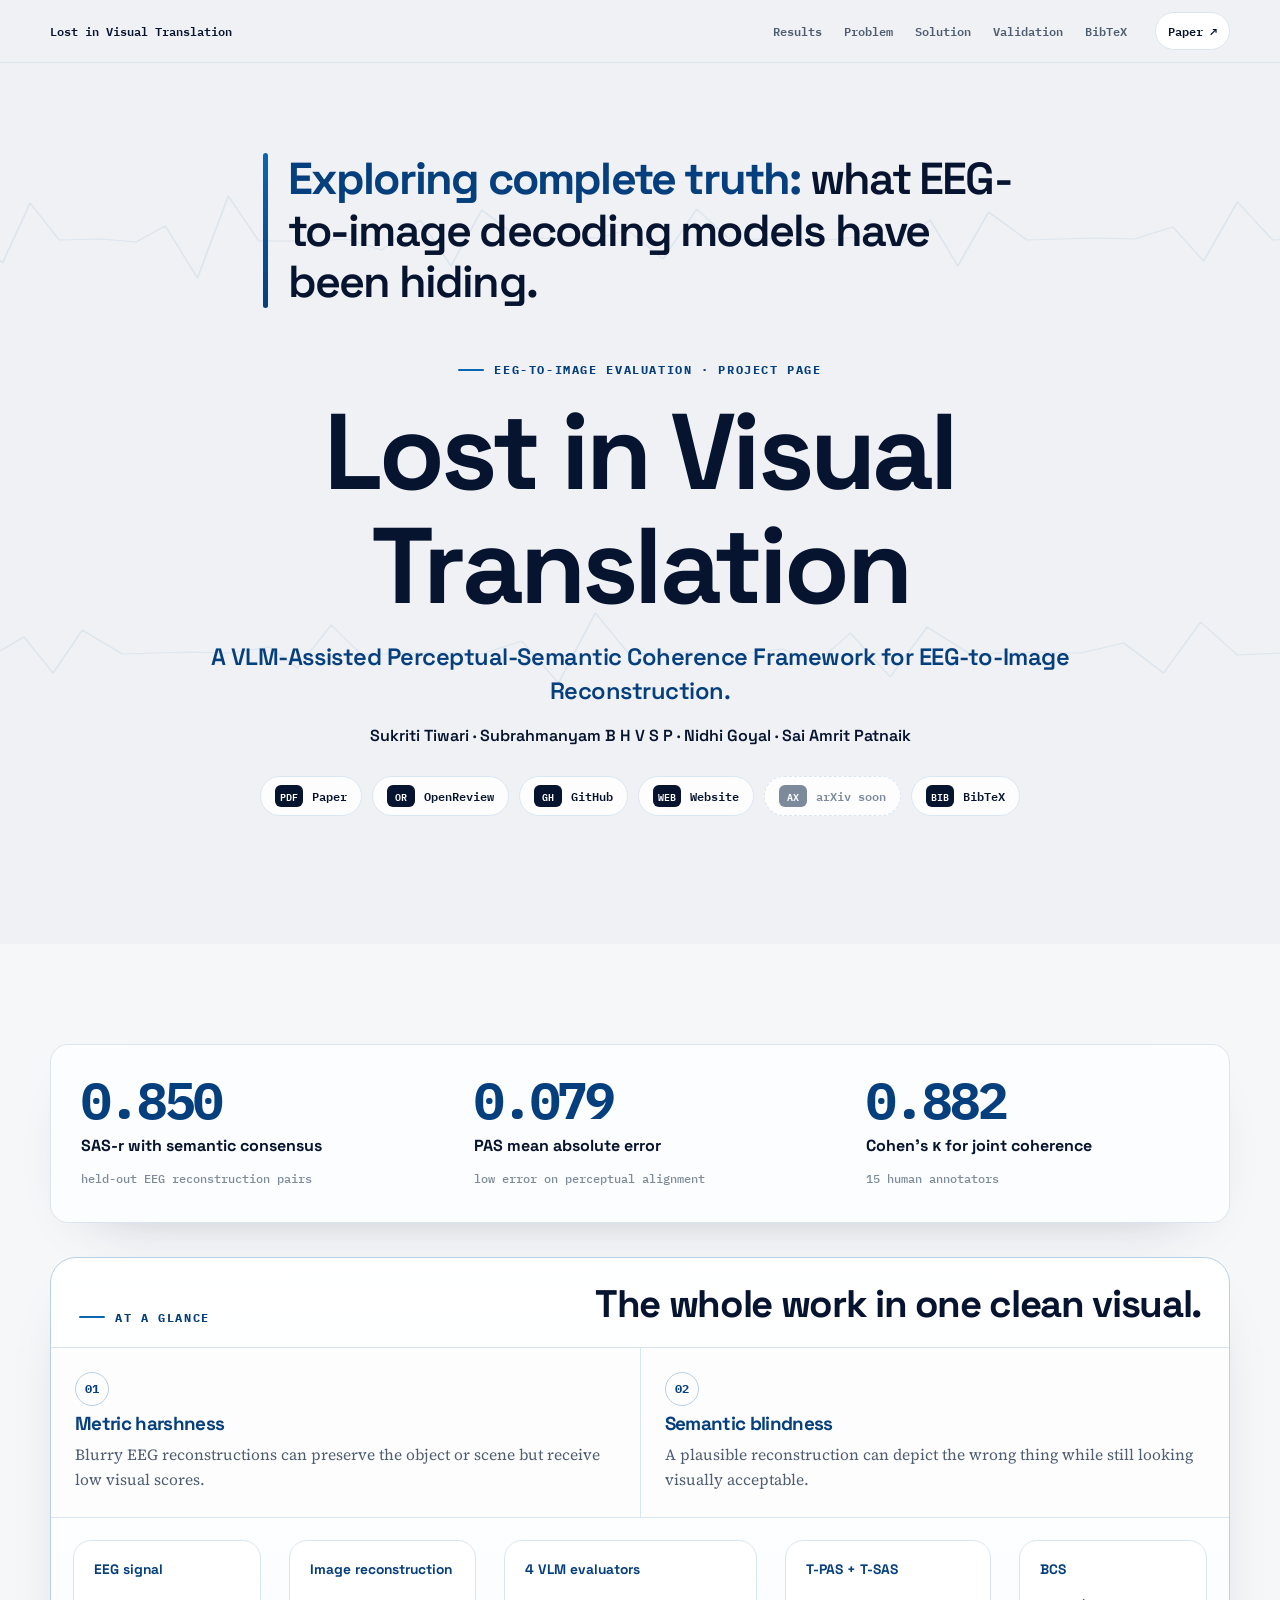
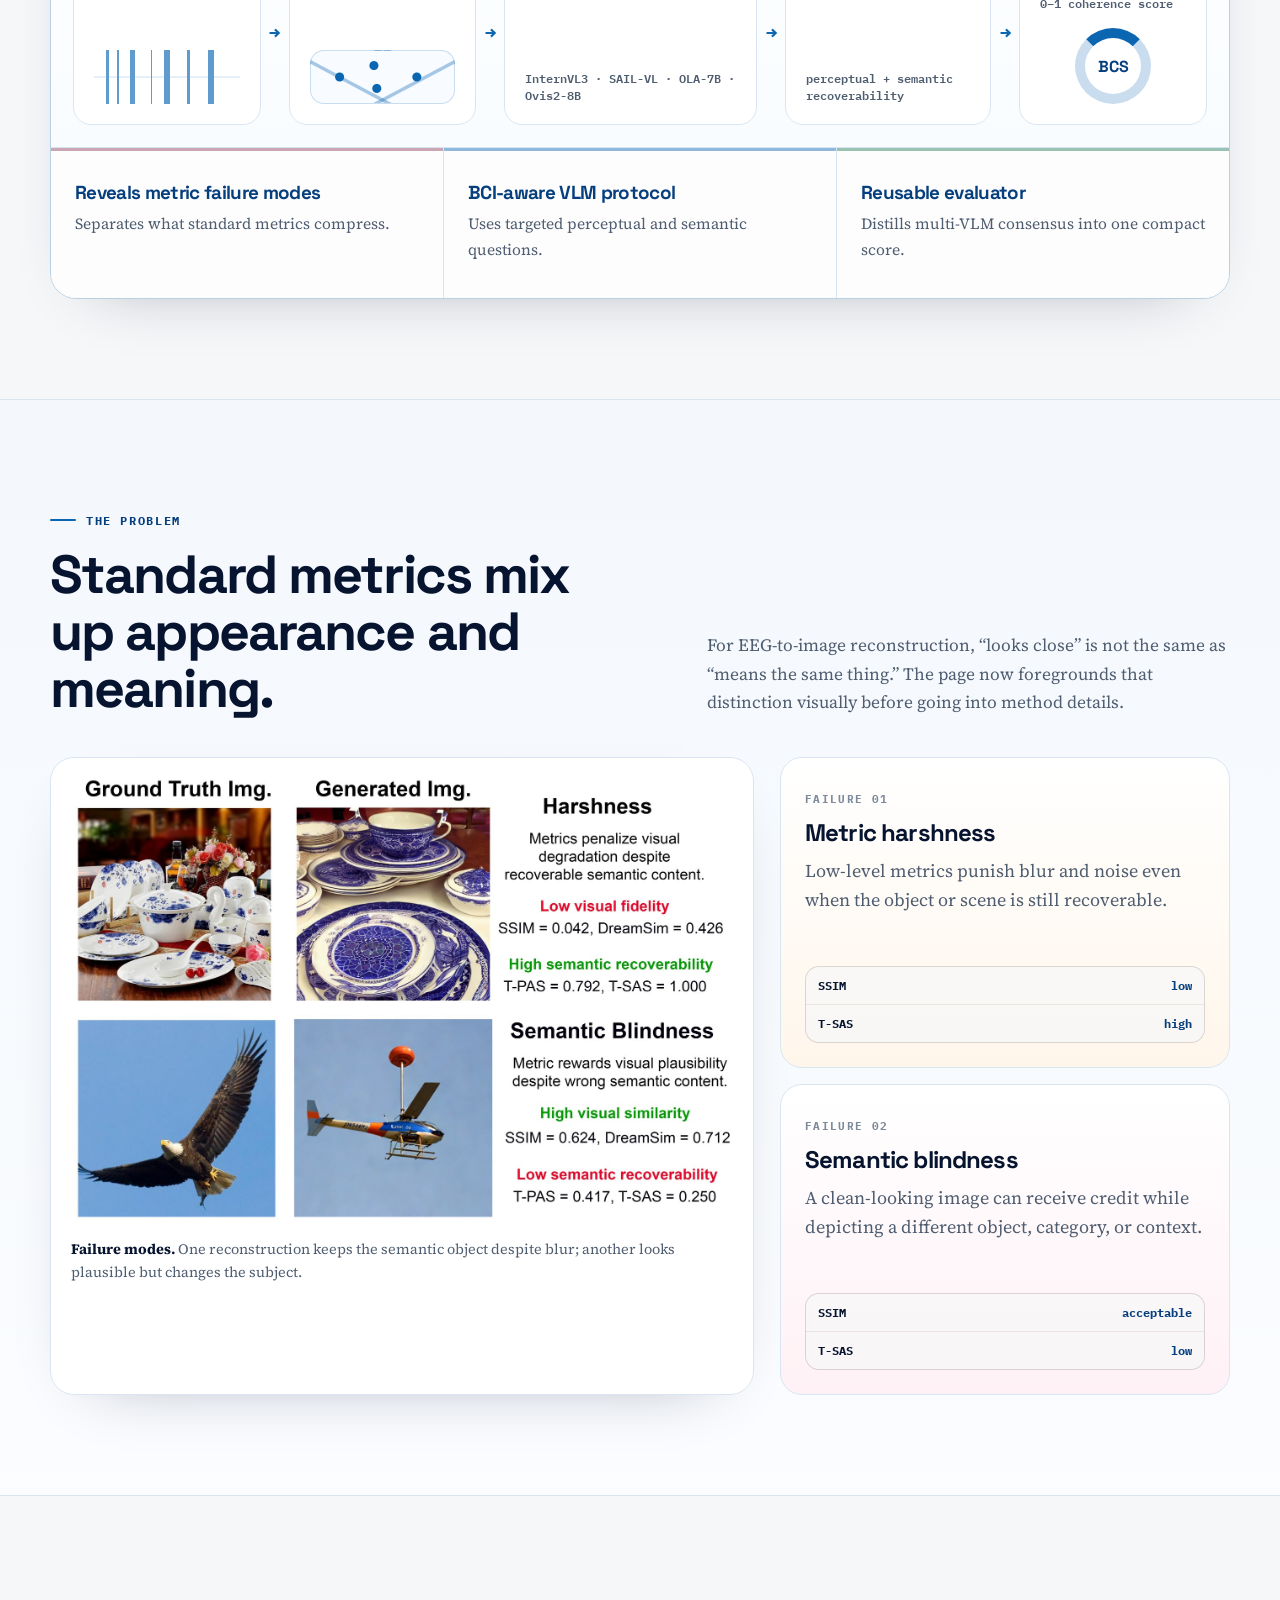
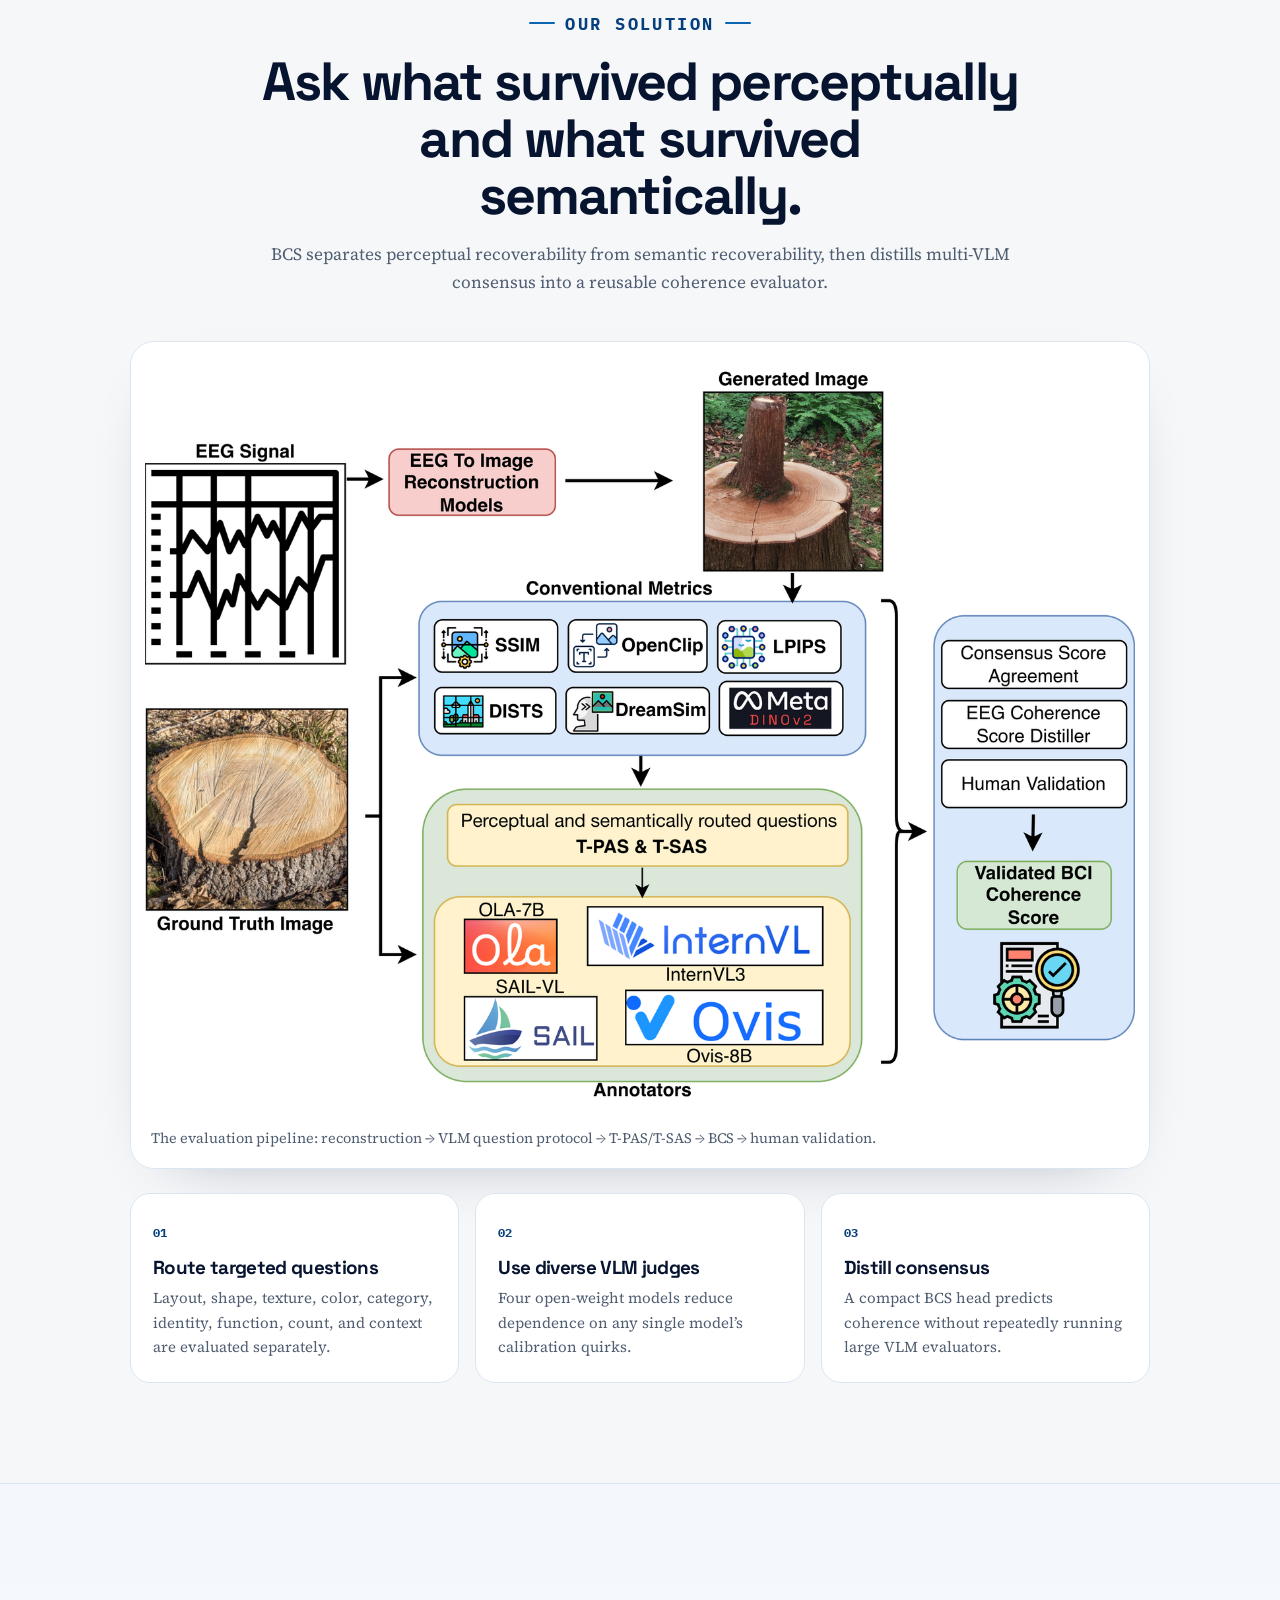
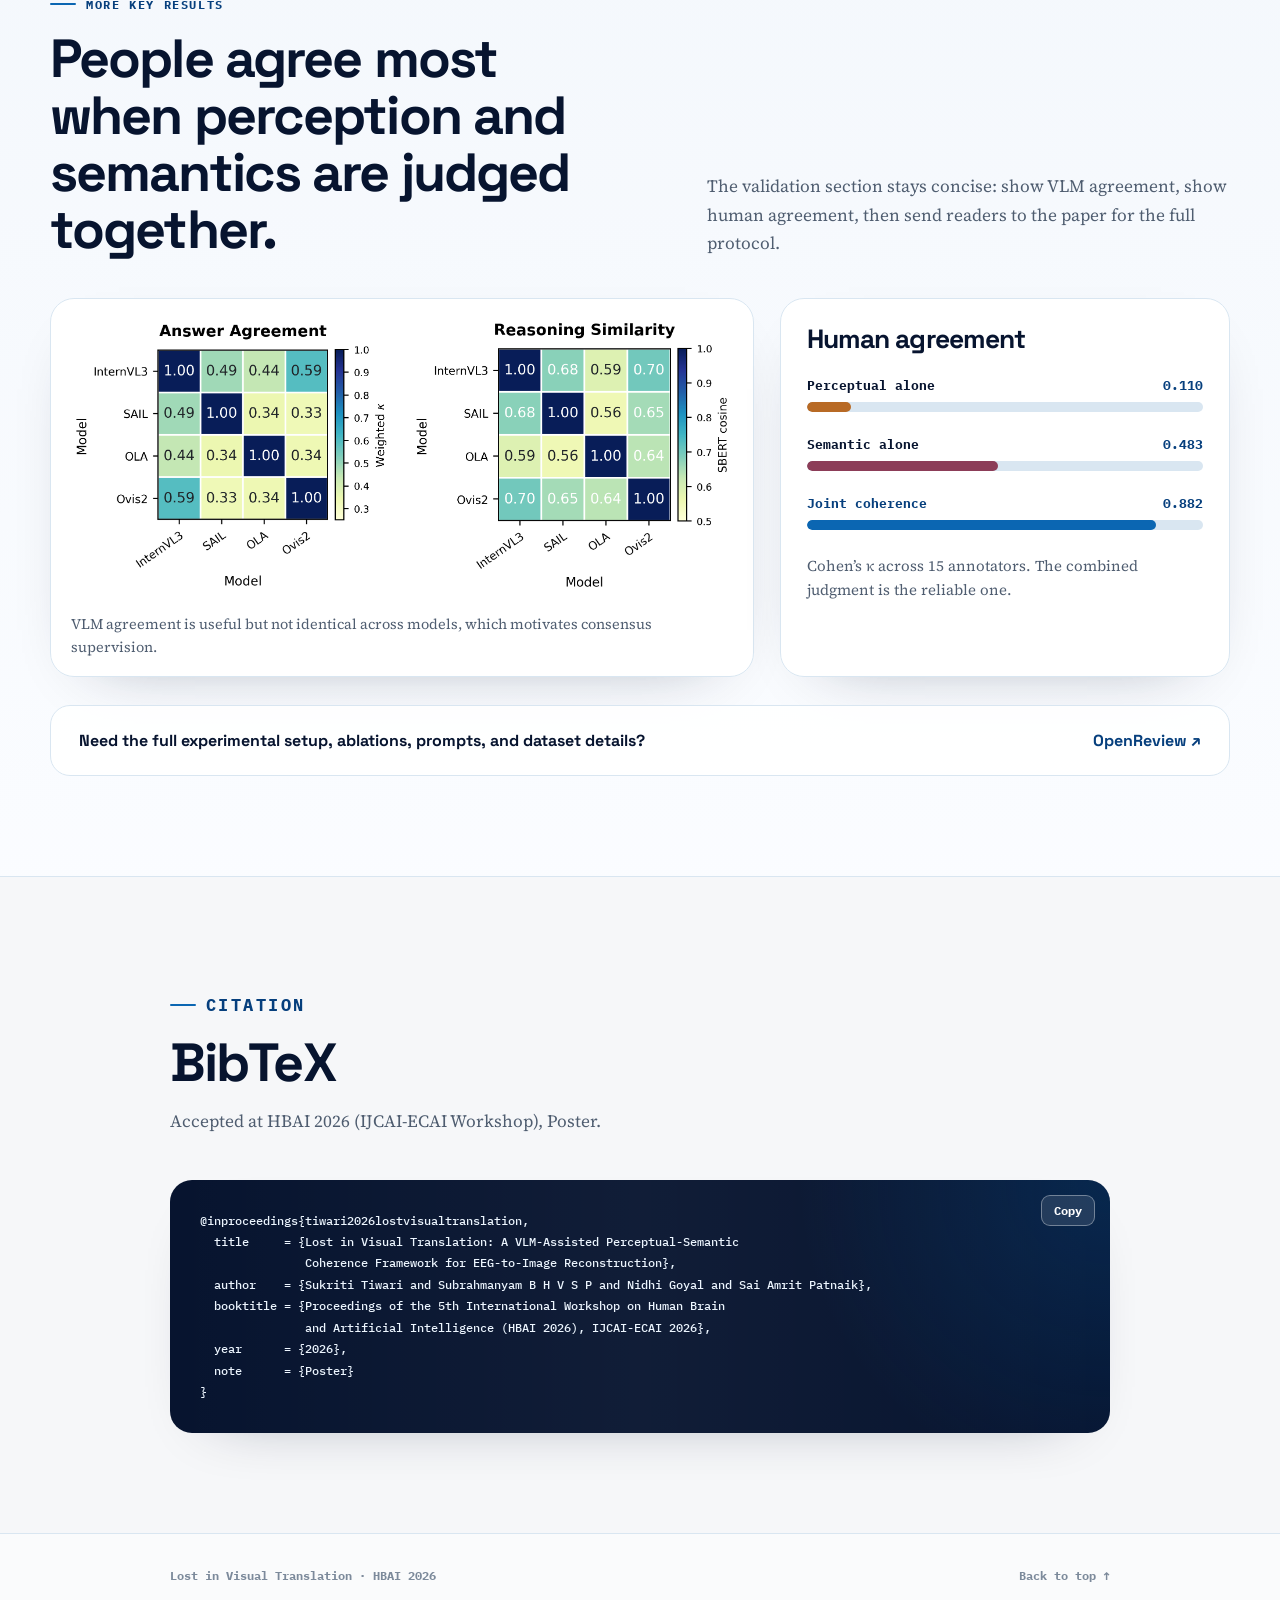
==== commit 6340c1d2: "Move tagline to hero top" ====
--- a/index.html
+++ b/index.html
@@ -40,9 +40,9 @@
   <section class="hero">
     <div class="wrap-wide hero-grid">
       <div class="hero-copy reveal">
-        <div class="accepted-pill">
-          <span class="checkmark" aria-hidden="true">✓</span>
-          <span>Accepted at <strong>IJCAI-ECAI 2026 HBAI Workshop</strong></span>
+        <div class="tagline">
+          <span class="tagline-rule" aria-hidden="true"></span>
+          <p><strong>Exploring complete truth:</strong> what EEG-to-image decoding models have been hiding.</p>
         </div>
         <p class="eyebrow">EEG-to-image evaluation · project page</p>
         <h1>Lost in Visual Translation</h1>
@@ -55,10 +55,6 @@
           <a href="https://sukt03.github.io/BCS/" target="_blank" rel="noopener"><span>WEB</span> Website</a>
           <span class="link-pending" title="arXiv link pending"><span>AX</span> arXiv soon</span>
           <a href="#bibtex"><span>BIB</span> BibTeX</a>
-        </div>
-        <div class="tagline">
-          <span class="tagline-rule" aria-hidden="true"></span>
-          <p><strong>Exploring complete truth:</strong> what EEG-to-image decoding models have been hiding.</p>
         </div>
       </div>
     </div>
--- a/style.css
+++ b/style.css
@@ -318,32 +318,6 @@
   text-align: center;
 }
 
-.accepted-pill {
-  width: max-content;
-  max-width: 100%;
-  display: flex;
-  align-items: center;
-  gap: 11px;
-  margin: 0 auto 26px;
-  padding: 10px 17px;
-  border: 1px solid var(--line-strong);
-  border-radius: 999px;
-  background: rgba(255, 255, 255, .86);
-  color: var(--signal-dark);
-  box-shadow: 0 10px 30px -24px rgba(6, 63, 125, .6);
-  font: 600 .86rem var(--display);
-}
-
-.checkmark {
-  display: inline-grid;
-  place-items: center;
-  width: 28px;
-  height: 28px;
-  border: 1.5px solid currentColor;
-  border-radius: 50%;
-  font: 700 .95rem var(--display);
-}
-
 .hero h1 {
   max-width: 900px;
   margin: 0 auto;
@@ -422,7 +396,7 @@
   gap: 20px;
   align-items: stretch;
   justify-content: center;
-  margin-top: 38px;
+  margin: 0 auto 42px;
   text-align: left;
 }
 
@@ -1117,11 +1091,6 @@
     font-size: clamp(3rem, 15vw, 5rem);
   }
 
-  .accepted-pill {
-    border-radius: 18px;
-    align-items: flex-start;
-  }
-
   .tagline {
     grid-template-columns: 4px 1fr;
     gap: 14px;
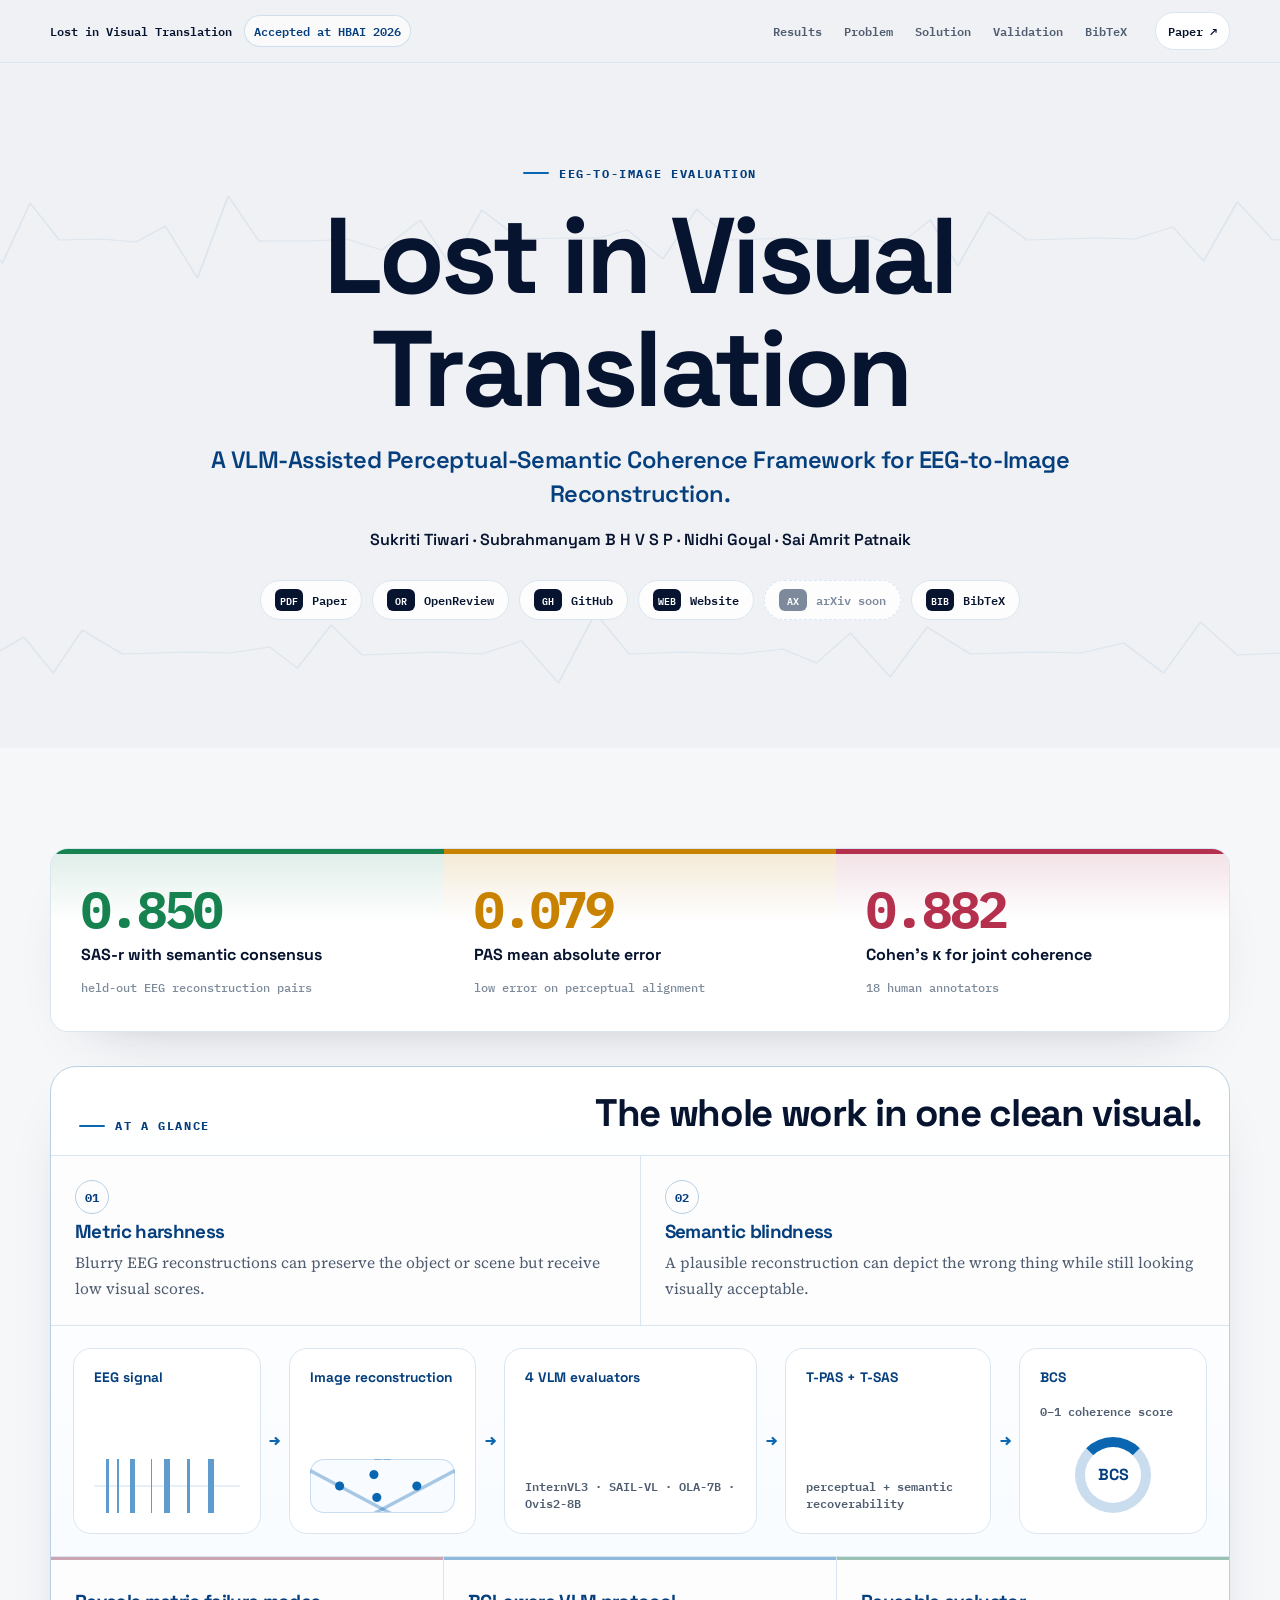
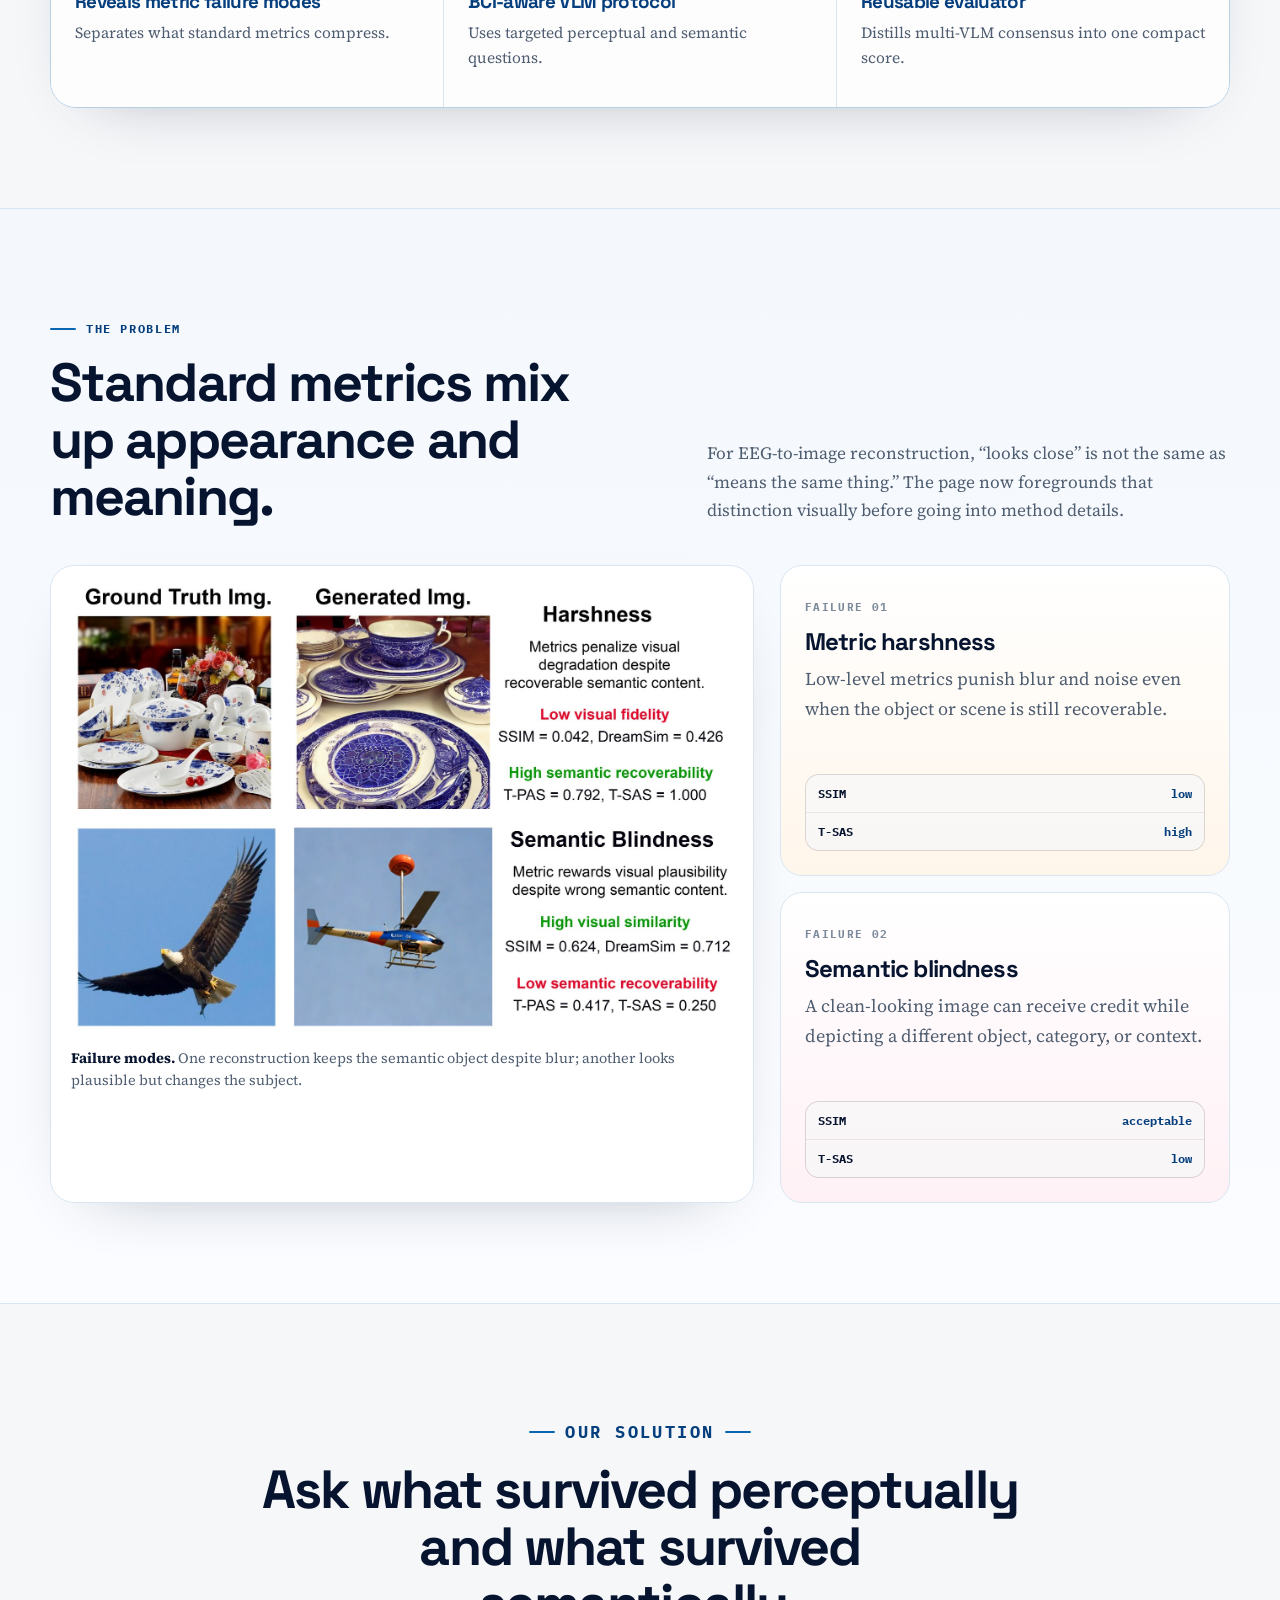
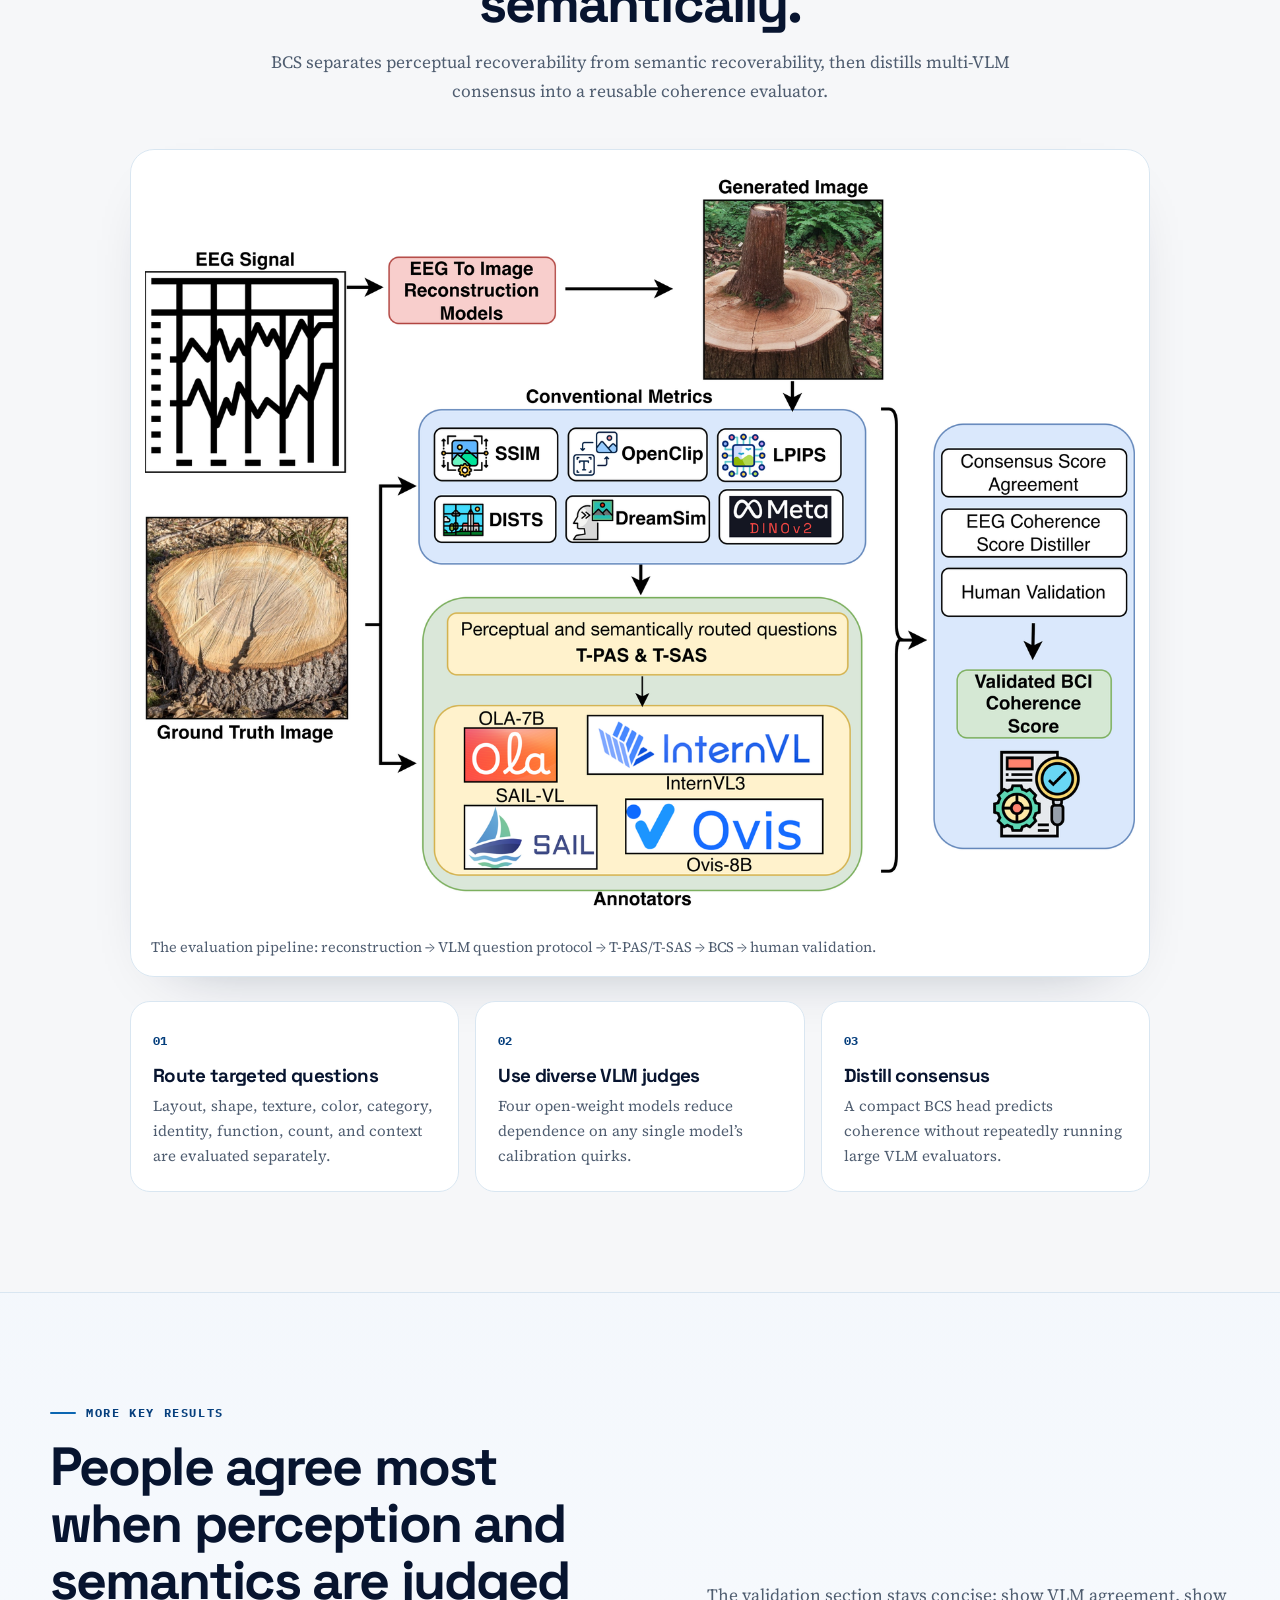
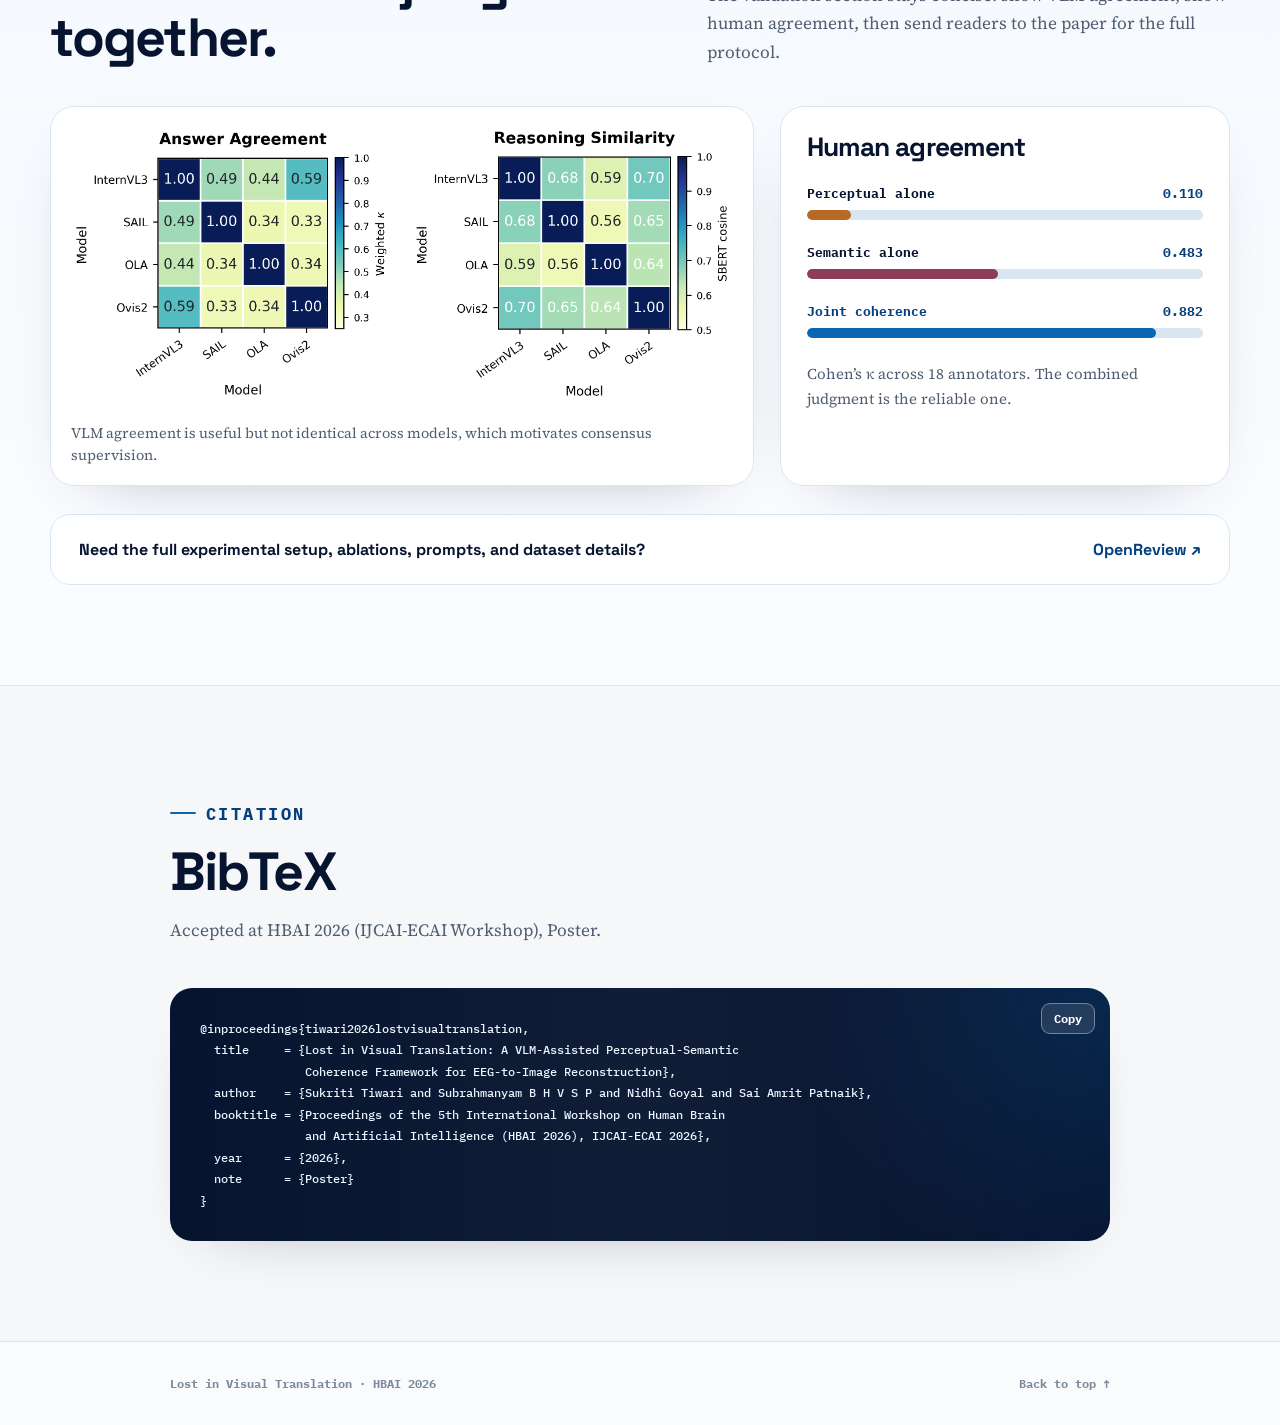
==== commit 447befd1: "Update hero nav and metric colors" ====
--- a/index.html
+++ b/index.html
@@ -24,7 +24,10 @@
 
 <header class="nav">
   <div class="nav-inner">
-    <a class="nav-brand" href="#top">Lost in Visual Translation</a>
+    <div class="nav-left">
+      <a class="nav-brand" href="#top">Lost in Visual Translation</a>
+      <span class="nav-acceptance">Accepted at HBAI 2026</span>
+    </div>
     <nav aria-label="Primary">
       <a href="#key-results">Results</a>
       <a href="#problem">Problem</a>
@@ -40,11 +43,7 @@
   <section class="hero">
     <div class="wrap-wide hero-grid">
       <div class="hero-copy reveal">
-        <div class="tagline">
-          <span class="tagline-rule" aria-hidden="true"></span>
-          <p><strong>Exploring complete truth:</strong> what EEG-to-image decoding models have been hiding.</p>
-        </div>
-        <p class="eyebrow">EEG-to-image evaluation · project page</p>
+        <p class="eyebrow">EEG-to-image evaluation</p>
         <h1>Lost in Visual Translation</h1>
         <p class="subtitle">A VLM-Assisted Perceptual-Semantic Coherence Framework for EEG-to-Image Reconstruction.</p>
         <p class="authors">Sukriti Tiwari · Subrahmanyam B H V S P · Nidhi Goyal · Sai Amrit Patnaik</p>
@@ -76,7 +75,7 @@
         <article>
           <strong>0.882</strong>
           <span>Cohen’s κ for joint coherence</span>
-          <small>15 human annotators</small>
+          <small>18 human annotators</small>
         </article>
       </div>
 
@@ -235,7 +234,7 @@
             <b>0.882</b>
             <i style="--w:88.2%;--c:var(--signal)"></i>
           </div>
-          <p>Cohen’s κ across 15 annotators. The combined judgment is the reliable one.</p>
+          <p>Cohen’s κ across 18 annotators. The combined judgment is the reliable one.</p>
         </div>
       </div>
 
--- a/style.css
+++ b/style.css
@@ -188,16 +188,33 @@
   gap: 28px;
 }
 
+.nav-left {
+  display: flex;
+  align-items: center;
+  gap: 12px;
+  margin-right: auto;
+  min-width: 0;
+}
+
 .nav-brand,
 .nav nav a,
-.nav-paper {
+.nav-paper,
+.nav-acceptance {
   font: 600 .76rem var(--mono);
   text-decoration: none;
 }
 
 .nav-brand {
-  margin-right: auto;
   color: var(--ink);
+  white-space: nowrap;
+}
+
+.nav-acceptance {
+  padding: 5px 9px;
+  border: 1px solid rgba(11, 102, 178, .18);
+  border-radius: 999px;
+  background: rgba(255, 255, 255, .64);
+  color: var(--signal-dark);
   white-space: nowrap;
 }
 
@@ -388,32 +405,6 @@
 
 .link-row .link-pending span {
   background: #7c8a9b;
-}
-
-.tagline {
-  display: grid;
-  grid-template-columns: 5px minmax(0, 730px);
-  gap: 20px;
-  align-items: stretch;
-  justify-content: center;
-  margin: 0 auto 42px;
-  text-align: left;
-}
-
-.tagline-rule {
-  border-radius: 999px;
-  background: linear-gradient(180deg, var(--signal), var(--signal-dark));
-}
-
-.tagline p {
-  margin: 0;
-  color: var(--ink);
-  font: 600 clamp(1.6rem, 3.5vw, 2.9rem)/1.15 var(--display);
-  letter-spacing: -.04em;
-}
-
-.tagline strong {
-  color: var(--signal-dark);
 }
 
 .hero-panel {
@@ -531,13 +522,34 @@
 }
 
 .result-grid article {
+  --metric: var(--signal-dark);
+  --metric-soft: rgba(11, 102, 178, .08);
+  position: relative;
   padding: 30px;
-  background: rgba(255, 255, 255, .92);
+  border-top: 5px solid var(--metric);
+  background:
+    linear-gradient(180deg, var(--metric-soft), rgba(255, 255, 255, .94) 38%),
+    rgba(255, 255, 255, .92);
+}
+
+.result-grid article:nth-child(1) {
+  --metric: #16824f;
+  --metric-soft: rgba(22, 130, 79, .12);
+}
+
+.result-grid article:nth-child(2) {
+  --metric: #c98200;
+  --metric-soft: rgba(201, 130, 0, .15);
+}
+
+.result-grid article:nth-child(3) {
+  --metric: #b5304d;
+  --metric-soft: rgba(181, 48, 77, .13);
 }
 
 .result-grid strong {
   display: block;
-  color: var(--signal-dark);
+  color: var(--metric);
   font: 700 clamp(2rem, 4vw, 3.25rem)/1 var(--mono);
   letter-spacing: -.06em;
 }
@@ -1091,11 +1103,6 @@
     font-size: clamp(3rem, 15vw, 5rem);
   }
 
-  .tagline {
-    grid-template-columns: 4px 1fr;
-    gap: 14px;
-  }
-
   .result-grid,
   .issue-strip,
   .contribution-strip,
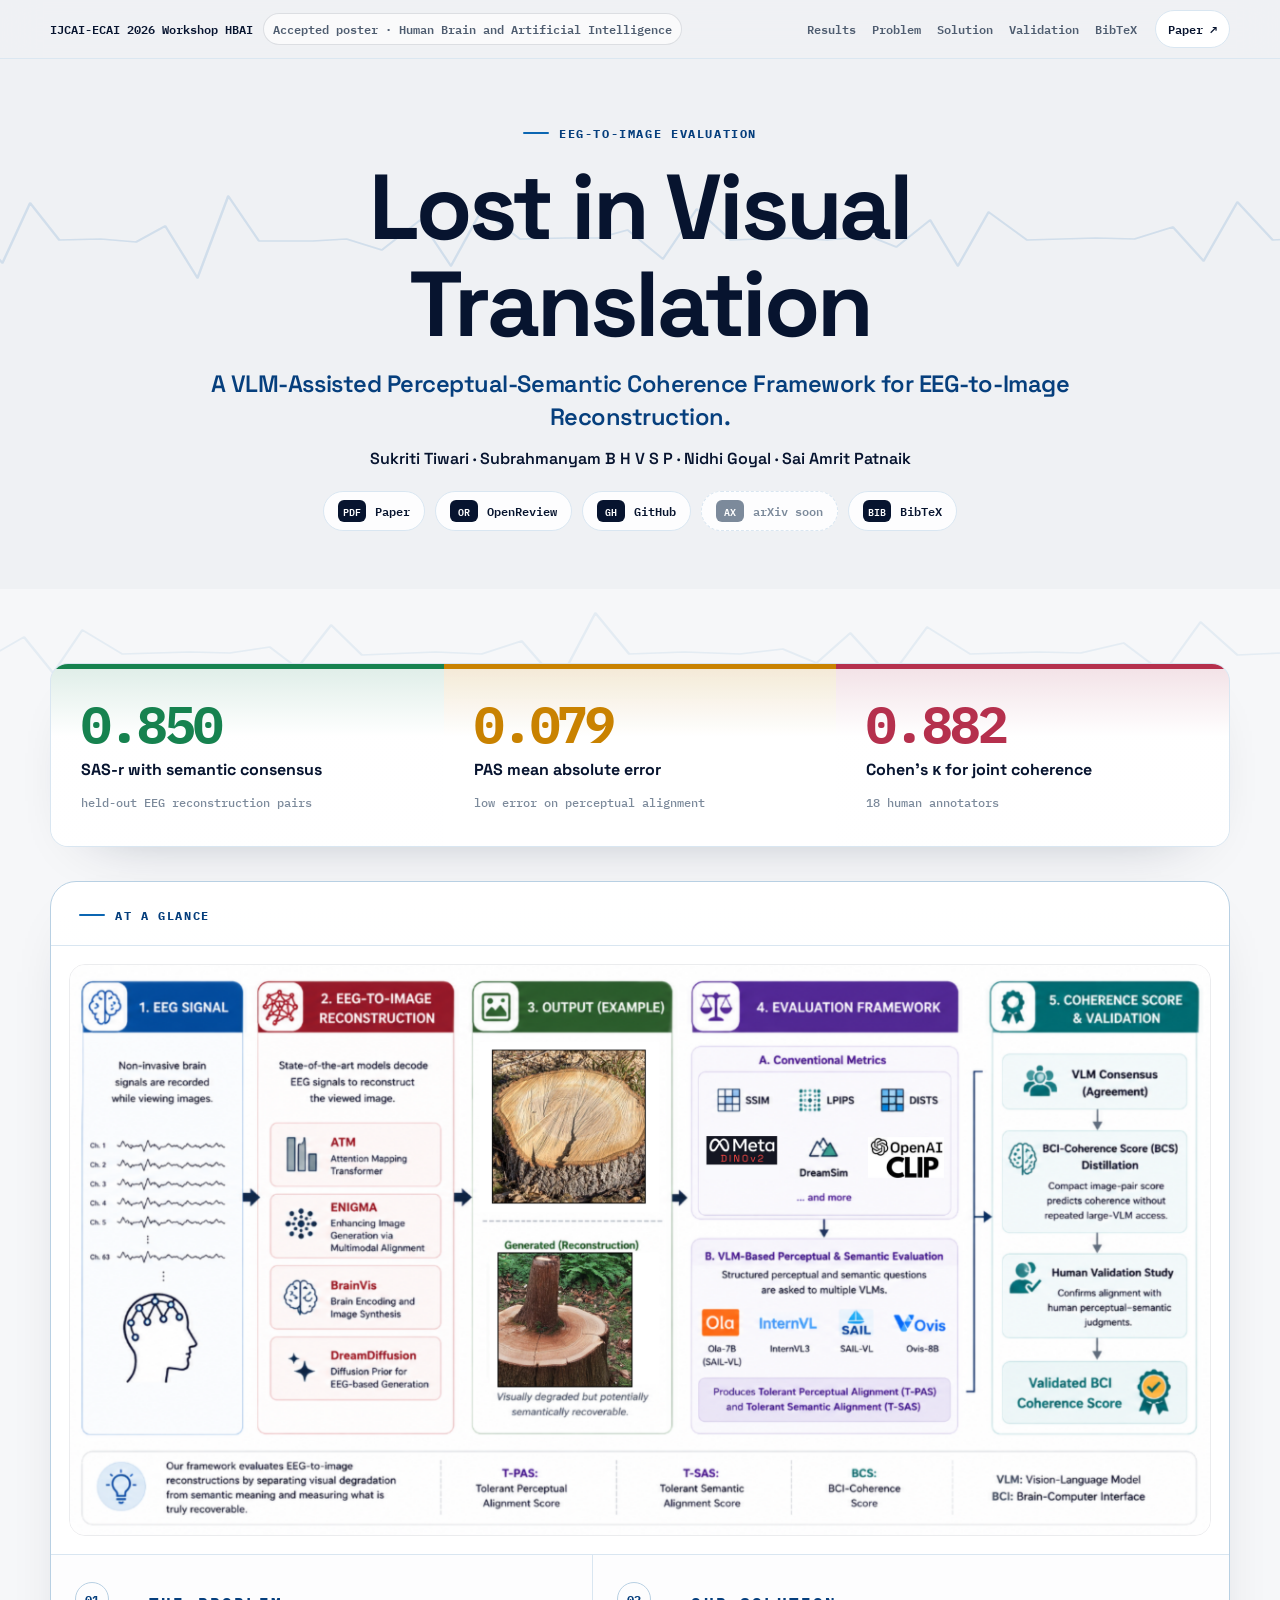
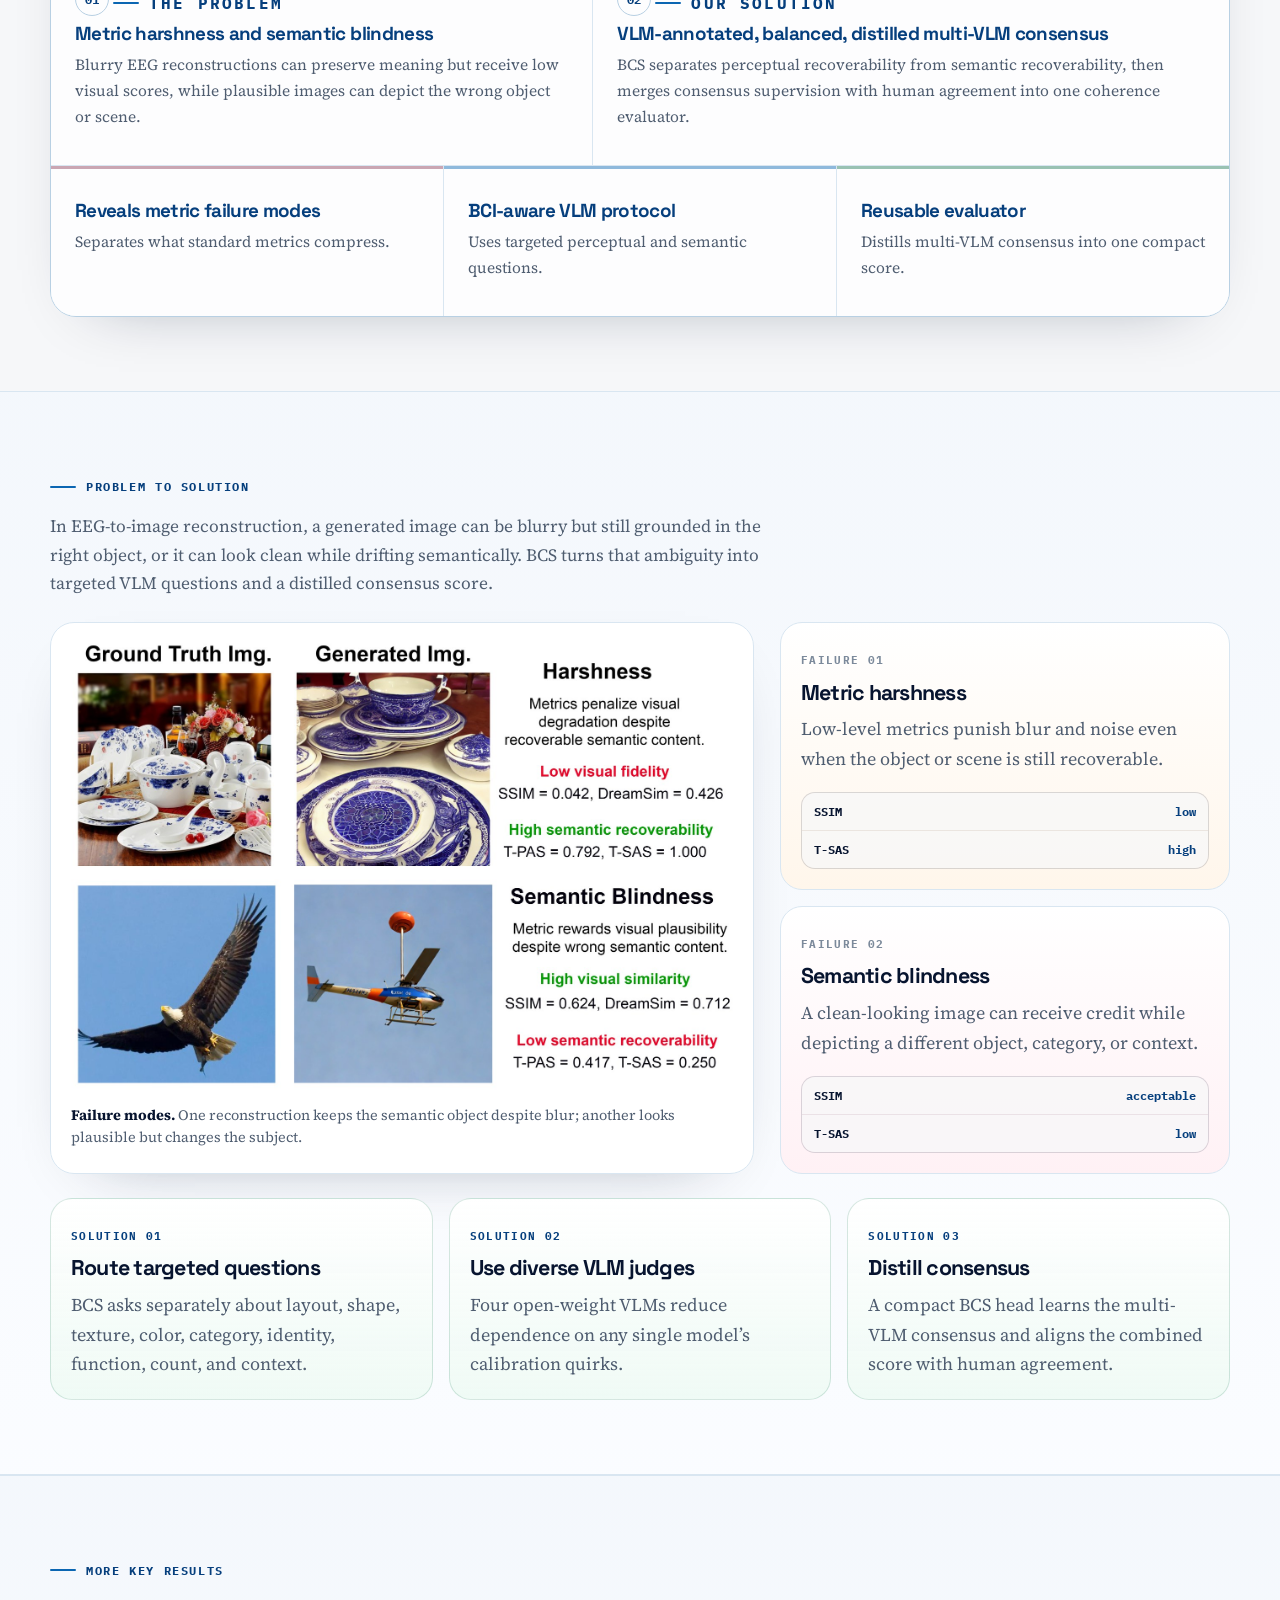
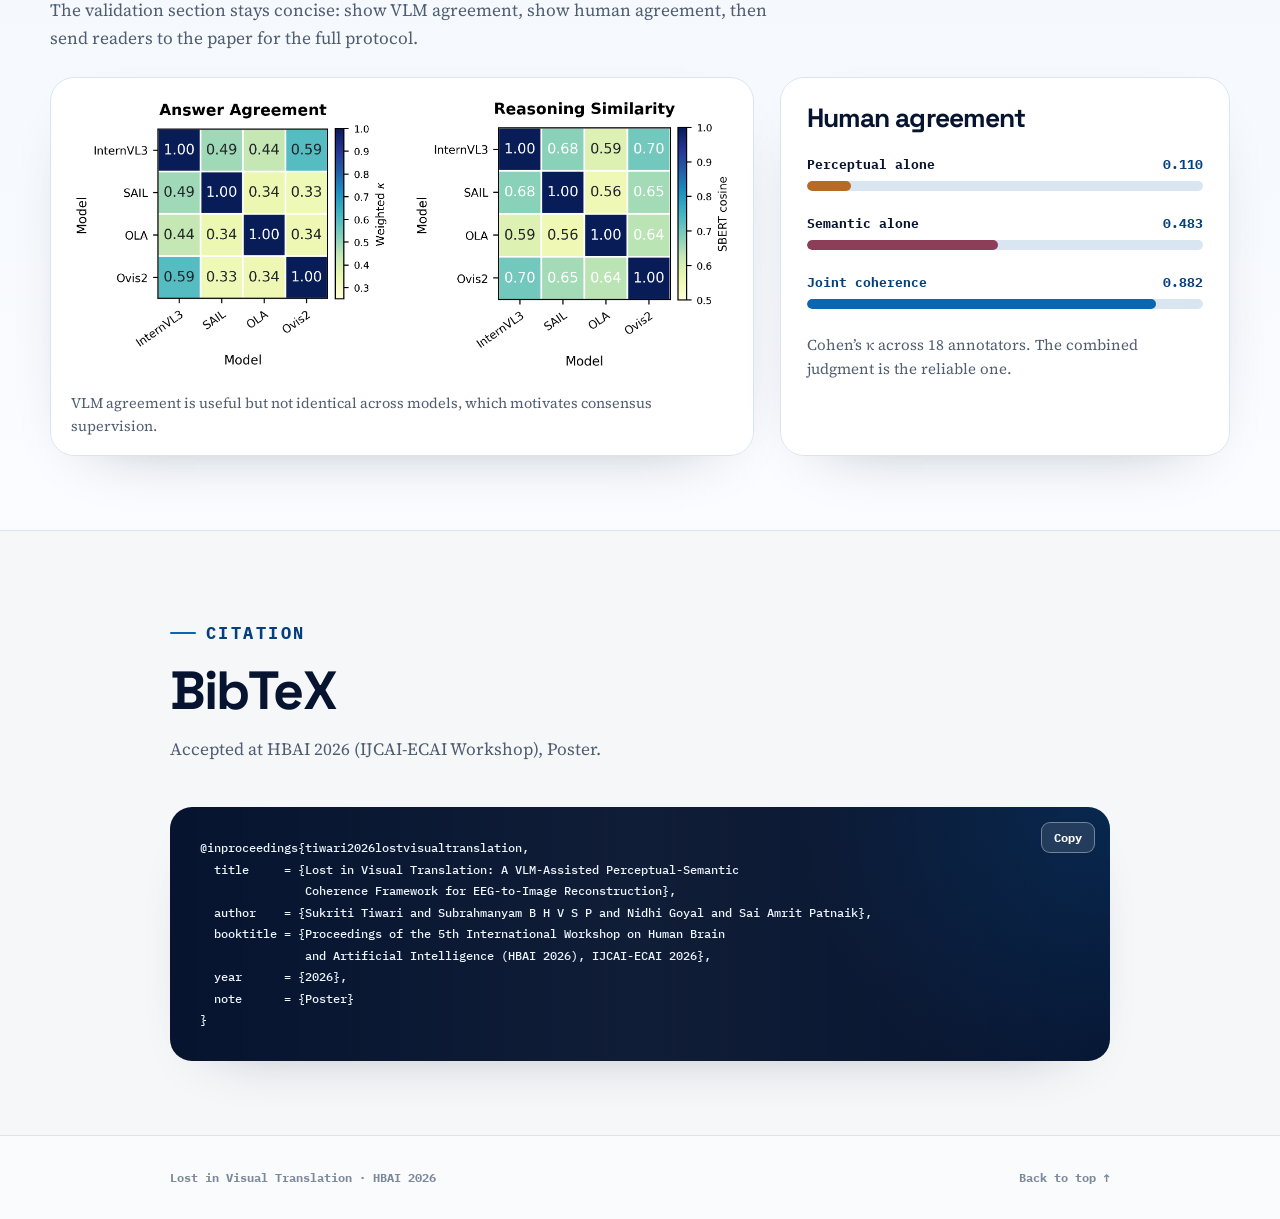
==== commit 4ecd891c: "Update HBAI project page layout" ====
--- a/index.html
+++ b/index.html
@@ -25,8 +25,8 @@
 <header class="nav">
   <div class="nav-inner">
     <div class="nav-left">
-      <a class="nav-brand" href="#top">Lost in Visual Translation</a>
-      <span class="nav-acceptance">Accepted at HBAI 2026</span>
+      <a class="nav-brand" href="#top">IJCAI-ECAI 2026 Workshop HBAI</a>
+      <span class="nav-acceptance">Accepted poster · Human Brain and Artificial Intelligence</span>
     </div>
     <nav aria-label="Primary">
       <a href="#key-results">Results</a>
@@ -51,7 +51,6 @@
           <a href="paper.pdf" target="_blank" rel="noopener"><span>PDF</span> Paper</a>
           <a href="https://openreview.net/forum?id=vVEQUYVaLu&amp;noteId=vVEQUYVaLu" target="_blank" rel="noopener"><span>OR</span> OpenReview</a>
           <a href="https://github.com/Sukt03/bci-coherence-score" target="_blank" rel="noopener"><span>GH</span> GitHub</a>
-          <a href="https://sukt03.github.io/BCS/" target="_blank" rel="noopener"><span>WEB</span> Website</a>
           <span class="link-pending" title="arXiv link pending"><span>AX</span> arXiv soon</span>
           <a href="#bibtex"><span>BIB</span> BibTeX</a>
         </div>
@@ -82,46 +81,24 @@
       <div class="summary-board reveal" aria-label="Poster-style summary of the work">
         <div class="board-title">
           <p class="eyebrow">At a glance</p>
-          <h2>The whole work in one clean visual.</h2>
-        </div>
-
-        <div class="issue-strip">
-          <article>
+        </div>
+
+        <figure class="pipeline-board">
+          <img src="pipeline_drawio.png" alt="Pipeline diagram showing problem and BCS solution for EEG-to-image evaluation.">
+        </figure>
+
+        <div class="problem-solution-strip">
+          <article class="problem-panel">
             <span class="board-number">01</span>
-            <h3>Metric harshness</h3>
-            <p>Blurry EEG reconstructions can preserve the object or scene but receive low visual scores.</p>
-          </article>
-          <article>
+            <p class="eyebrow">The problem</p>
+            <h3>Metric harshness and semantic blindness</h3>
+            <p>Blurry EEG reconstructions can preserve meaning but receive low visual scores, while plausible images can depict the wrong object or scene.</p>
+          </article>
+          <article class="solution-panel">
             <span class="board-number">02</span>
-            <h3>Semantic blindness</h3>
-            <p>A plausible reconstruction can depict the wrong thing while still looking visually acceptable.</p>
-          </article>
-        </div>
-
-        <div class="flow-strip">
-          <article>
-            <span>EEG signal</span>
-            <b class="wave-icon" aria-hidden="true"></b>
-          </article>
-          <i aria-hidden="true">→</i>
-          <article>
-            <span>Image reconstruction</span>
-            <b class="node-icon" aria-hidden="true"></b>
-          </article>
-          <i aria-hidden="true">→</i>
-          <article>
-            <span>4 VLM evaluators</span>
-            <b>InternVL3 · SAIL-VL · OLA-7B · Ovis2-8B</b>
-          </article>
-          <i aria-hidden="true">→</i>
-          <article>
-            <span>T-PAS + T-SAS</span>
-            <b>perceptual + semantic recoverability</b>
-          </article>
-          <i aria-hidden="true">→</i>
-          <article class="score-card">
-            <span>BCS</span>
-            <b>0–1 coherence score</b>
+            <p class="eyebrow">Our solution</p>
+            <h3>VLM-annotated, balanced, distilled multi-VLM consensus</h3>
+            <p>BCS separates perceptual recoverability from semantic recoverability, then merges consensus supervision with human agreement into one coherence evaluator.</p>
           </article>
         </div>
 
@@ -136,12 +113,10 @@
 
   <section id="problem" class="section-soft">
     <div class="wrap-wide">
-      <div class="split-head reveal">
-        <div>
-          <p class="eyebrow">The problem</p>
-          <h2>Standard metrics mix up appearance and meaning.</h2>
-        </div>
-        <p>For EEG-to-image reconstruction, “looks close” is not the same as “means the same thing.” The page now foregrounds that distinction visually before going into method details.</p>
+      <span id="solution" class="section-anchor" aria-hidden="true"></span>
+      <div class="problem-intro reveal">
+        <p class="eyebrow">Problem to solution</p>
+        <p>In EEG-to-image reconstruction, a generated image can be blurry but still grounded in the right object, or it can look clean while drifting semantically. BCS turns that ambiguity into targeted VLM questions and a distilled consensus score.</p>
       </div>
 
       <div class="problem-layout reveal">
@@ -165,49 +140,31 @@
           </article>
         </div>
       </div>
-    </div>
-  </section>
-
-  <section id="solution" class="section-white">
-    <div class="wrap-wide">
-      <div class="section-head center reveal">
-        <p class="eyebrow">Our solution</p>
-        <h2>Ask what survived perceptually and what survived semantically.</h2>
-        <p>BCS separates perceptual recoverability from semantic recoverability, then distills multi-VLM consensus into a reusable coherence evaluator.</p>
-      </div>
-
-      <figure class="paper-figure pipeline reveal">
-        <img src="figure2_pipeline.png" alt="BCS pipeline from EEG-to-image reconstruction to VLM evaluation and distilled coherence score.">
-        <figcaption>The evaluation pipeline: reconstruction → VLM question protocol → T-PAS/T-SAS → BCS → human validation.</figcaption>
-      </figure>
-
-      <ol class="method-steps reveal">
-        <li>
-          <span>01</span>
+
+      <div class="solution-cards reveal">
+        <article class="failure-card solution-step">
+          <span>Solution 01</span>
           <h3>Route targeted questions</h3>
-          <p>Layout, shape, texture, color, category, identity, function, count, and context are evaluated separately.</p>
-        </li>
-        <li>
-          <span>02</span>
+          <p>BCS asks separately about layout, shape, texture, color, category, identity, function, count, and context.</p>
+        </article>
+        <article class="failure-card solution-step">
+          <span>Solution 02</span>
           <h3>Use diverse VLM judges</h3>
-          <p>Four open-weight models reduce dependence on any single model’s calibration quirks.</p>
-        </li>
-        <li>
-          <span>03</span>
+          <p>Four open-weight VLMs reduce dependence on any single model’s calibration quirks.</p>
+        </article>
+        <article class="failure-card solution-step">
+          <span>Solution 03</span>
           <h3>Distill consensus</h3>
-          <p>A compact BCS head predicts coherence without repeatedly running large VLM evaluators.</p>
-        </li>
-      </ol>
+          <p>A compact BCS head learns the multi-VLM consensus and aligns the combined score with human agreement.</p>
+        </article>
+      </div>
     </div>
   </section>
 
   <section id="validation" class="section-soft">
     <div class="wrap-wide">
-      <div class="split-head reveal">
-        <div>
-          <p class="eyebrow">More key results</p>
-          <h2>People agree most when perception and semantics are judged together.</h2>
-        </div>
+      <div class="validation-intro reveal">
+        <p class="eyebrow">More key results</p>
         <p>The validation section stays concise: show VLM agreement, show human agreement, then send readers to the paper for the full protocol.</p>
       </div>
 
@@ -238,10 +195,6 @@
         </div>
       </div>
 
-      <a class="paper-cta reveal" href="https://openreview.net/forum?id=vVEQUYVaLu&amp;noteId=vVEQUYVaLu" target="_blank" rel="noopener">
-        <span>Need the full experimental setup, ablations, prompts, and dataset details?</span>
-        <strong>OpenReview ↗</strong>
-      </a>
     </div>
   </section>
 
--- a/style.css
+++ b/style.css
@@ -142,11 +142,11 @@
   height: 260px;
   fill: none;
   stroke: var(--signal);
-  stroke-width: 1.15;
+  stroke-width: 1.65;
   stroke-linecap: round;
   stroke-linejoin: round;
-  opacity: .075;
-  filter: drop-shadow(0 0 8px rgba(11, 102, 178, .05));
+  opacity: .13;
+  filter: drop-shadow(0 0 10px rgba(11, 102, 178, .1));
 }
 
 .signal-a {
@@ -157,7 +157,7 @@
 .signal-b {
   top: 58%;
   animation: signal-drift 64s linear infinite reverse;
-  opacity: .052;
+  opacity: .09;
 }
 
 @keyframes signal-drift {
@@ -181,17 +181,17 @@
 
 .nav-inner {
   width: min(100% - 48px, 1180px);
-  height: 62px;
+  min-height: 58px;
   margin: auto;
   display: flex;
   align-items: center;
-  gap: 28px;
+  gap: 18px;
 }
 
 .nav-left {
   display: flex;
   align-items: center;
-  gap: 12px;
+  gap: 10px;
   margin-right: auto;
   min-width: 0;
 }
@@ -211,16 +211,17 @@
 
 .nav-acceptance {
   padding: 5px 9px;
-  border: 1px solid rgba(11, 102, 178, .18);
+  border: 1px solid rgba(82, 94, 112, .18);
   border-radius: 999px;
   background: rgba(255, 255, 255, .64);
-  color: var(--signal-dark);
+  color: var(--muted);
   white-space: nowrap;
 }
 
 .nav nav {
   display: flex;
-  gap: 22px;
+  gap: 16px;
+  flex-shrink: 0;
 }
 
 .nav nav a {
@@ -233,6 +234,7 @@
 }
 
 .nav-paper {
+  flex-shrink: 0;
   padding: 8px 12px;
   border: 1px solid var(--line);
   border-radius: 999px;
@@ -241,7 +243,7 @@
 }
 
 section {
-  padding: 100px 0;
+  padding: 74px 0;
 }
 
 .section-white {
@@ -304,7 +306,7 @@
 .hero {
   position: relative;
   overflow: hidden;
-  padding: 90px 0 92px;
+  padding: 54px 0 50px;
   background: transparent;
 }
 
@@ -338,12 +340,12 @@
 .hero h1 {
   max-width: 900px;
   margin: 0 auto;
-  font-size: clamp(3.15rem, 8.4vw, 7rem);
+  font-size: clamp(3rem, 7.2vw, 6.2rem);
 }
 
 .subtitle {
   max-width: 860px;
-  margin: 18px auto 16px;
+  margin: 14px auto 12px;
   color: var(--signal-dark);
   font: 600 clamp(1.08rem, 2.3vw, 1.48rem)/1.42 var(--display);
   letter-spacing: -.02em;
@@ -360,7 +362,7 @@
   flex-wrap: wrap;
   justify-content: center;
   gap: 10px;
-  margin: 28px 0 36px;
+  margin: 20px 0 8px;
 }
 
 .link-row a,
@@ -597,6 +599,7 @@
 }
 
 .issue-strip,
+.problem-solution-strip,
 .contribution-strip {
   display: grid;
   grid-template-columns: repeat(2, minmax(0, 1fr));
@@ -606,6 +609,7 @@
 }
 
 .issue-strip article,
+.problem-solution-strip article,
 .contribution-strip article {
   min-height: 150px;
   padding: 24px;
@@ -613,15 +617,55 @@
 }
 
 .issue-strip h3,
+.problem-solution-strip h3,
 .contribution-strip h3 {
   margin: 8px 0 8px;
   color: var(--signal-dark);
 }
 
 .issue-strip p,
+.problem-solution-strip p,
 .contribution-strip p {
   margin: 0;
   font-size: .97rem;
+}
+
+.pipeline-board {
+  padding: 18px;
+  border-bottom: 1px solid var(--line);
+  background: #fff;
+}
+
+.pipeline-board img {
+  display: block;
+  width: 100%;
+  height: auto;
+  border: 1px solid rgba(7, 20, 47, .08);
+  border-radius: 16px;
+}
+
+.problem-solution-strip {
+  grid-template-columns: minmax(0, .92fr) minmax(0, 1.08fr);
+}
+
+.problem-solution-strip article {
+  min-height: 210px;
+}
+
+.problem-solution-strip .eyebrow {
+  margin: 14px 0 0;
+}
+
+.solution-panel {
+  background:
+    linear-gradient(180deg, rgba(255, 255, 255, .95), rgba(238, 250, 244, .95)),
+    #fff;
+}
+
+.problem-panel {
+  background:
+    linear-gradient(180deg, rgba(255, 255, 255, .95), rgba(255, 245, 247, .95)),
+    #fff;
 }
 
 .board-number {
@@ -636,92 +680,6 @@
   font: 700 .72rem var(--mono);
 }
 
-.flow-strip {
-  display: grid;
-  grid-template-columns: 1fr 28px 1fr 28px 1.35fr 28px 1.1fr 28px 1fr;
-  gap: 0;
-  align-items: stretch;
-  padding: 22px;
-  border-bottom: 1px solid var(--line);
-}
-
-.flow-strip article {
-  min-height: 148px;
-  display: flex;
-  flex-direction: column;
-  justify-content: space-between;
-  gap: 16px;
-  padding: 20px;
-  border: 1px solid var(--line);
-  border-radius: 18px;
-  background: #fff;
-}
-
-.flow-strip > i {
-  display: grid;
-  place-items: center;
-  color: var(--signal);
-  font: 700 1.2rem var(--mono);
-  font-style: normal;
-}
-
-.flow-strip span {
-  color: var(--signal-dark);
-  font: 700 .86rem/1.3 var(--display);
-}
-
-.flow-strip b {
-  color: var(--muted);
-  font: 600 .74rem/1.45 var(--mono);
-}
-
-.score-card {
-  background:
-    radial-gradient(circle at 50% 82%, rgba(11, 102, 178, .08), transparent 34%),
-    #fff;
-}
-
-.score-card::after {
-  content: "BCS";
-  align-self: center;
-  display: grid;
-  place-items: center;
-  width: 76px;
-  height: 76px;
-  border: 10px solid rgba(11, 102, 178, .22);
-  border-top-color: var(--signal);
-  border-radius: 50%;
-  color: var(--signal-dark);
-  font: 800 1rem var(--display);
-}
-
-.wave-icon,
-.node-icon {
-  display: block;
-  height: 54px;
-}
-
-.wave-icon {
-  background:
-    linear-gradient(90deg, transparent 0 8%, var(--signal) 8% 10%, transparent 10% 16%, var(--signal) 16% 17%, transparent 17% 25%, var(--signal) 25% 28%, transparent 28% 39%, var(--signal) 39% 40%, transparent 40% 48%, var(--signal) 48% 52%, transparent 52% 64%, var(--signal) 64% 66%, transparent 66% 78%, var(--signal) 78% 82%, transparent 82%),
-    linear-gradient(180deg, transparent 48%, rgba(11, 102, 178, .16) 49% 51%, transparent 52%);
-  opacity: .65;
-}
-
-.node-icon {
-  position: relative;
-  border: 1px solid rgba(11, 102, 178, .2);
-  border-radius: 14px;
-  background:
-    radial-gradient(circle at 20% 50%, var(--signal) 0 4px, transparent 5px),
-    radial-gradient(circle at 44% 28%, var(--signal) 0 4px, transparent 5px),
-    radial-gradient(circle at 46% 72%, var(--signal) 0 4px, transparent 5px),
-    radial-gradient(circle at 74% 50%, var(--signal) 0 4px, transparent 5px),
-    linear-gradient(28deg, transparent 30%, rgba(11, 102, 178, .35) 31% 33%, transparent 34%),
-    linear-gradient(-28deg, transparent 30%, rgba(11, 102, 178, .35) 31% 33%, transparent 34%),
-    #f8fbff;
-}
-
 .contribution-strip {
   grid-template-columns: repeat(3, minmax(0, 1fr));
   border-bottom: 0;
@@ -747,7 +705,27 @@
   margin-bottom: 40px;
 }
 
+.section-anchor {
+  position: relative;
+  top: -96px;
+  display: block;
+  width: 1px;
+  height: 1px;
+}
+
 .split-head > p {
+  margin: 0;
+  font-size: 1.08rem;
+}
+
+.problem-intro,
+.validation-intro {
+  max-width: 720px;
+  margin-bottom: 24px;
+}
+
+.problem-intro p:last-child,
+.validation-intro p:last-child {
   margin: 0;
   font-size: 1.08rem;
 }
@@ -796,8 +774,15 @@
   gap: 16px;
 }
 
+.solution-cards {
+  display: grid;
+  grid-template-columns: repeat(3, minmax(0, 1fr));
+  gap: 16px;
+  margin-top: 24px;
+}
+
 .failure-card {
-  padding: 24px;
+  padding: 20px;
   border: 1px solid var(--line);
   border-radius: 22px;
   background: #fff;
@@ -820,11 +805,12 @@
 
 .failure-card h3 {
   margin: 9px 0 10px;
-  font-size: 1.5rem;
+  font-size: 1.34rem;
 }
 
 .failure-card p {
-  min-height: 92px;
+  min-height: auto;
+  margin: 0;
 }
 
 .failure-card dl {
@@ -855,42 +841,18 @@
   color: var(--signal-dark);
 }
 
+.failure-card.solution-step {
+  border-color: rgba(31, 122, 88, .18);
+  background: linear-gradient(180deg, #fff, rgba(238, 250, 244, .88));
+}
+
+.failure-card.solution-step > span {
+  color: var(--signal-dark);
+}
+
 .pipeline {
   max-width: 1020px;
   margin-inline: auto;
-}
-
-.method-steps {
-  max-width: 1020px;
-  display: grid;
-  grid-template-columns: repeat(3, minmax(0, 1fr));
-  gap: 16px;
-  margin: 24px auto 0;
-  padding: 0;
-  list-style: none;
-}
-
-.method-steps li {
-  padding: 22px;
-  border: 1px solid var(--line);
-  border-radius: 20px;
-  background: #fff;
-}
-
-.method-steps span {
-  display: inline-block;
-  margin-bottom: 18px;
-  color: var(--signal-dark);
-  font: 700 .75rem var(--mono);
-}
-
-.method-steps h3 {
-  margin-bottom: 8px;
-}
-
-.method-steps p {
-  margin: 0;
-  font-size: .94rem;
 }
 
 .agreement-card {
@@ -948,31 +910,6 @@
 .agreement-card p {
   margin: 4px 0 0;
   font-size: .94rem;
-}
-
-.paper-cta {
-  display: flex;
-  justify-content: space-between;
-  gap: 20px;
-  align-items: center;
-  margin-top: 28px;
-  padding: 24px 28px;
-  border: 1px solid var(--line);
-  border-radius: 20px;
-  background: rgba(255, 255, 255, .94);
-  color: var(--ink);
-  font: 700 1rem var(--display);
-  text-decoration: none;
-  box-shadow: var(--shadow);
-}
-
-.paper-cta:hover {
-  border-color: var(--signal);
-}
-
-.paper-cta strong {
-  color: var(--signal-dark);
-  white-space: nowrap;
 }
 
 .bibtex {
@@ -1065,15 +1002,10 @@
     max-width: 560px;
   }
 
-  .flow-strip {
-    grid-template-columns: 1fr;
-    gap: 10px;
-  }
-
-  .flow-strip > i {
-    transform: rotate(90deg);
-    min-height: 24px;
-  }
+  .nav-acceptance {
+    display: none;
+  }
+
 }
 
 @media (max-width: 780px) {
@@ -1092,21 +1024,22 @@
   }
 
   section {
-    padding: 72px 0;
+    padding: 60px 0;
   }
 
   .hero {
-    padding: 64px 0 72px;
+    padding: 48px 0 54px;
   }
 
   .hero h1 {
-    font-size: clamp(3rem, 15vw, 5rem);
+    font-size: clamp(2.8rem, 15vw, 4.8rem);
   }
 
   .result-grid,
   .issue-strip,
+  .problem-solution-strip,
   .contribution-strip,
-  .method-steps {
+  .solution-cards {
     grid-template-columns: 1fr;
   }
 
@@ -1119,7 +1052,6 @@
     text-align: left;
   }
 
-  .paper-cta,
   footer .wrap {
     flex-direction: column;
     align-items: flex-start;
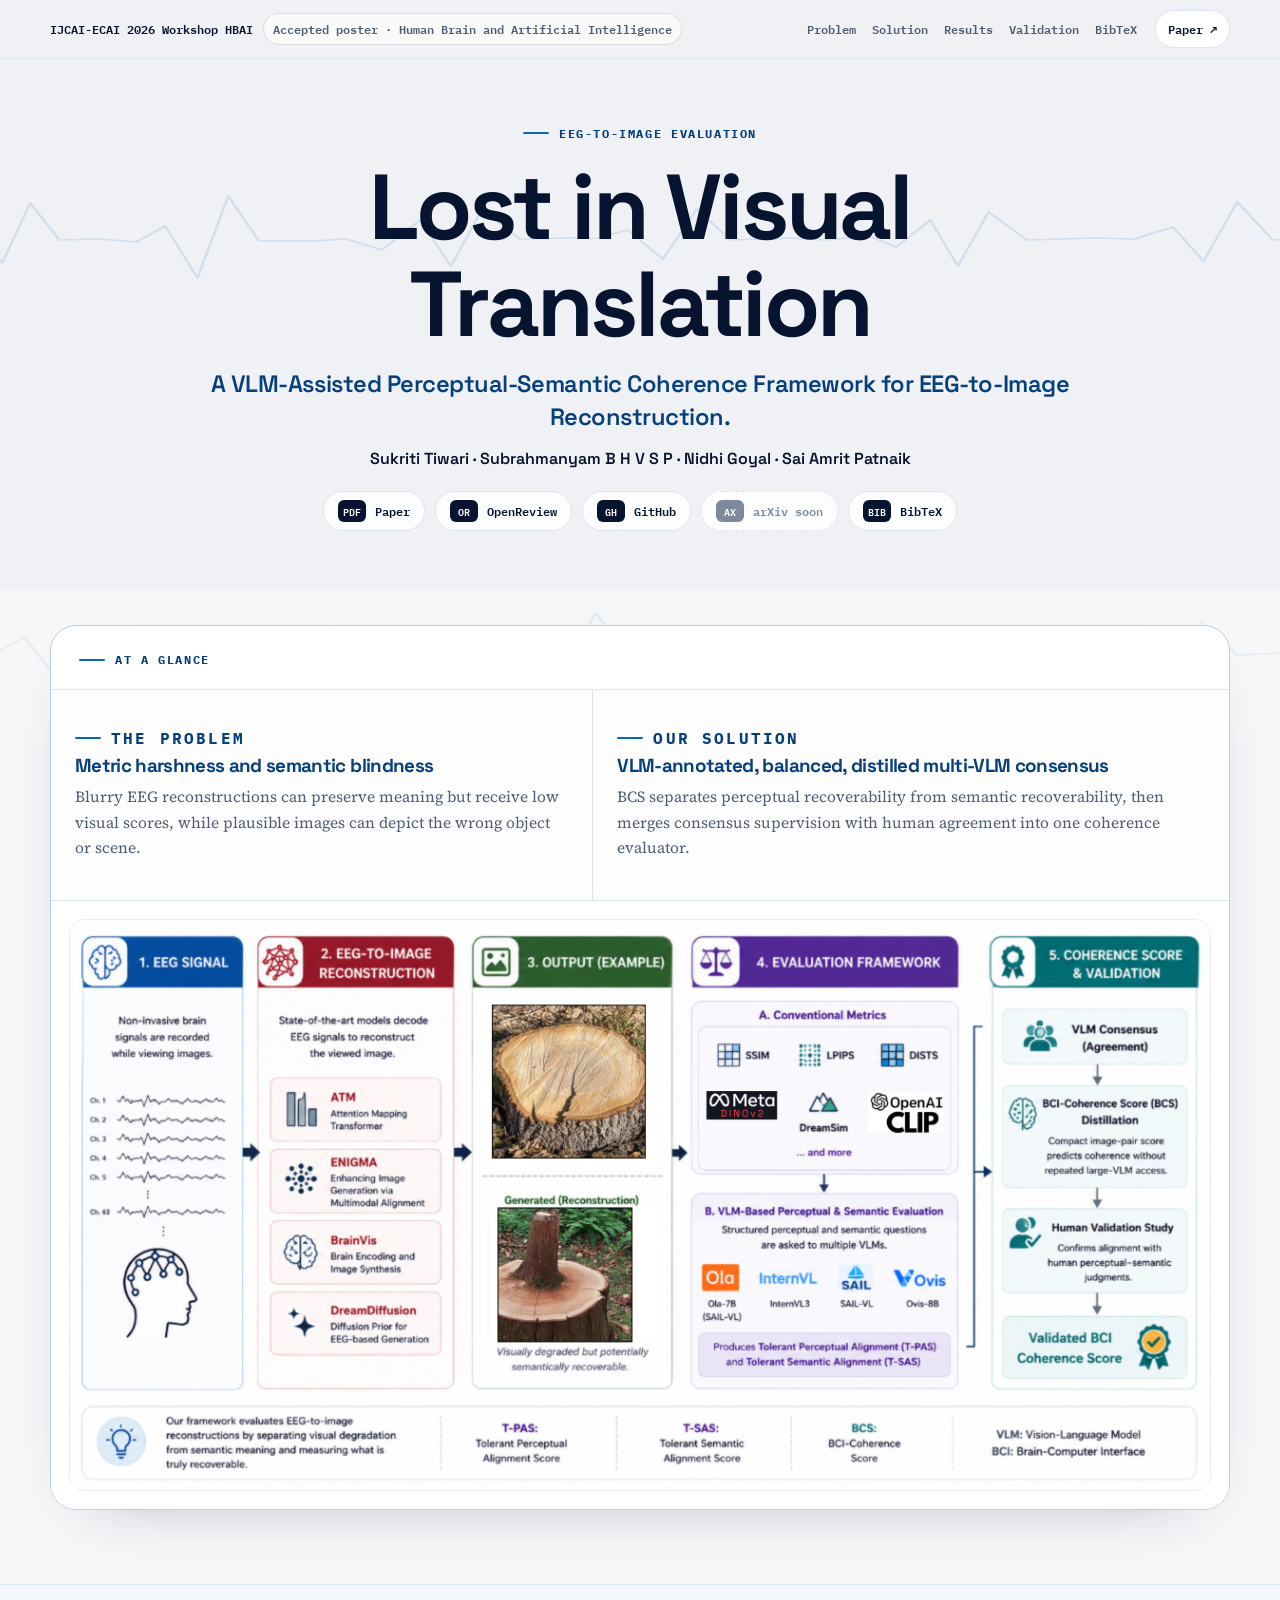
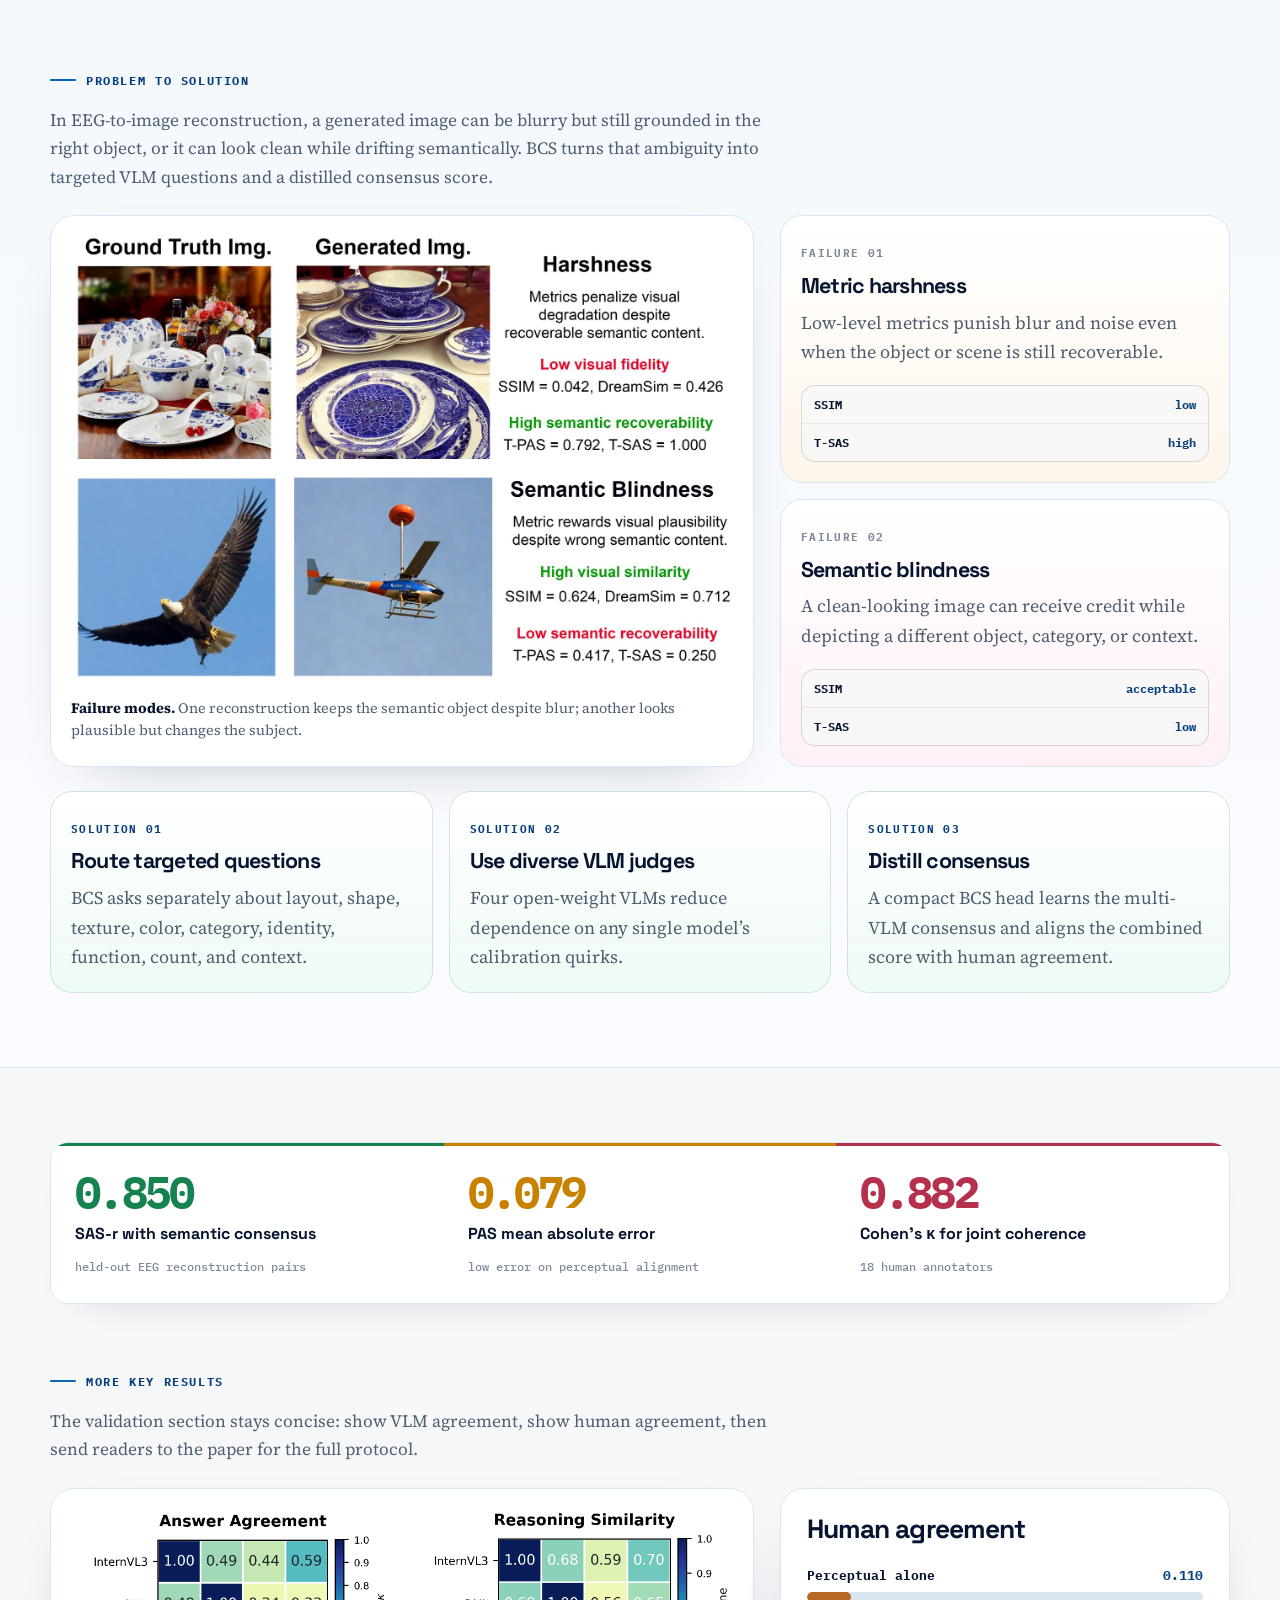
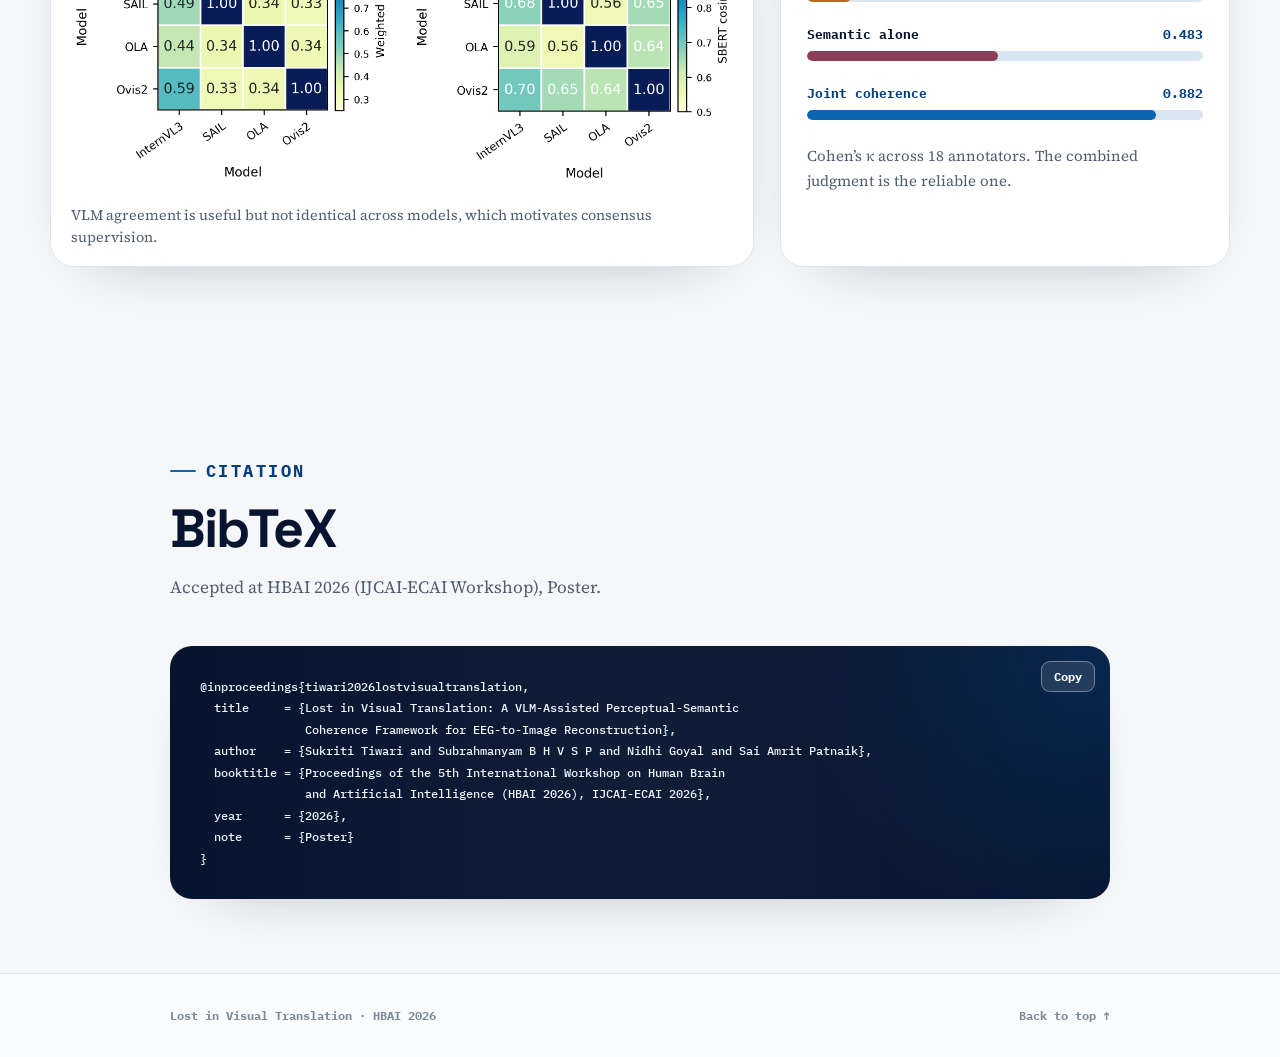
==== commit addde199: "Reorder HBAI page sections" ====
--- a/index.html
+++ b/index.html
@@ -29,9 +29,9 @@
       <span class="nav-acceptance">Accepted poster · Human Brain and Artificial Intelligence</span>
     </div>
     <nav aria-label="Primary">
-      <a href="#key-results">Results</a>
       <a href="#problem">Problem</a>
       <a href="#solution">Solution</a>
+      <a href="#key-results">Results</a>
       <a href="#validation">Validation</a>
       <a href="#bibtex">BibTeX</a>
     </nav>
@@ -58,6 +58,84 @@
     </div>
   </section>
 
+  <section class="section-white pipeline-intro-section">
+    <div class="wrap-wide">
+      <div class="summary-board reveal" aria-label="Poster-style summary of the work">
+        <div class="board-title">
+          <p class="eyebrow">At a glance</p>
+        </div>
+
+        <div class="problem-solution-strip">
+          <article class="problem-panel">
+            <p class="eyebrow">The problem</p>
+            <h3>Metric harshness and semantic blindness</h3>
+            <p>Blurry EEG reconstructions can preserve meaning but receive low visual scores, while plausible images can depict the wrong object or scene.</p>
+          </article>
+          <article class="solution-panel">
+            <p class="eyebrow">Our solution</p>
+            <h3>VLM-annotated, balanced, distilled multi-VLM consensus</h3>
+            <p>BCS separates perceptual recoverability from semantic recoverability, then merges consensus supervision with human agreement into one coherence evaluator.</p>
+          </article>
+        </div>
+
+        <figure class="pipeline-board">
+          <img src="pipeline_drawio.png" alt="Pipeline diagram showing problem and BCS solution for EEG-to-image evaluation.">
+        </figure>
+      </div>
+
+    </div>
+  </section>
+
+  <section id="problem" class="section-soft">
+    <div class="wrap-wide">
+      <span id="solution" class="section-anchor" aria-hidden="true"></span>
+      <div class="problem-intro reveal">
+        <p class="eyebrow">Problem to solution</p>
+        <p>In EEG-to-image reconstruction, a generated image can be blurry but still grounded in the right object, or it can look clean while drifting semantically. BCS turns that ambiguity into targeted VLM questions and a distilled consensus score.</p>
+      </div>
+
+      <div class="problem-layout reveal">
+        <figure class="paper-figure">
+          <img src="figure1_failure_modes.jpg" alt="Examples of metric harshness and semantic blindness in EEG-to-image reconstruction.">
+          <figcaption><strong>Failure modes.</strong> One reconstruction keeps the semantic object despite blur; another looks plausible but changes the subject.</figcaption>
+        </figure>
+
+        <div class="failure-cards">
+          <article class="failure-card harsh">
+            <span>Failure 01</span>
+            <h3>Metric harshness</h3>
+            <p>Low-level metrics punish blur and noise even when the object or scene is still recoverable.</p>
+            <dl><div><dt>SSIM</dt><dd>low</dd></div><div><dt>T-SAS</dt><dd>high</dd></div></dl>
+          </article>
+          <article class="failure-card blind">
+            <span>Failure 02</span>
+            <h3>Semantic blindness</h3>
+            <p>A clean-looking image can receive credit while depicting a different object, category, or context.</p>
+            <dl><div><dt>SSIM</dt><dd>acceptable</dd></div><div><dt>T-SAS</dt><dd>low</dd></div></dl>
+          </article>
+        </div>
+      </div>
+
+      <div class="solution-cards reveal">
+        <article class="failure-card solution-step">
+          <span>Solution 01</span>
+          <h3>Route targeted questions</h3>
+          <p>BCS asks separately about layout, shape, texture, color, category, identity, function, count, and context.</p>
+        </article>
+        <article class="failure-card solution-step">
+          <span>Solution 02</span>
+          <h3>Use diverse VLM judges</h3>
+          <p>Four open-weight VLMs reduce dependence on any single model’s calibration quirks.</p>
+        </article>
+        <article class="failure-card solution-step">
+          <span>Solution 03</span>
+          <h3>Distill consensus</h3>
+          <p>A compact BCS head learns the multi-VLM consensus and aligns the combined score with human agreement.</p>
+        </article>
+      </div>
+    </div>
+  </section>
+
   <section id="key-results" class="section-white">
     <div class="wrap-wide">
       <div class="result-grid reveal">
@@ -78,120 +156,38 @@
         </article>
       </div>
 
-      <div class="summary-board reveal" aria-label="Poster-style summary of the work">
-        <div class="board-title">
-          <p class="eyebrow">At a glance</p>
-        </div>
-
-        <figure class="pipeline-board">
-          <img src="pipeline_drawio.png" alt="Pipeline diagram showing problem and BCS solution for EEG-to-image evaluation.">
-        </figure>
-
-        <div class="problem-solution-strip">
-          <article class="problem-panel">
-            <span class="board-number">01</span>
-            <p class="eyebrow">The problem</p>
-            <h3>Metric harshness and semantic blindness</h3>
-            <p>Blurry EEG reconstructions can preserve meaning but receive low visual scores, while plausible images can depict the wrong object or scene.</p>
-          </article>
-          <article class="solution-panel">
-            <span class="board-number">02</span>
-            <p class="eyebrow">Our solution</p>
-            <h3>VLM-annotated, balanced, distilled multi-VLM consensus</h3>
-            <p>BCS separates perceptual recoverability from semantic recoverability, then merges consensus supervision with human agreement into one coherence evaluator.</p>
-          </article>
-        </div>
-
-        <div class="contribution-strip">
-          <article><h3>Reveals metric failure modes</h3><p>Separates what standard metrics compress.</p></article>
-          <article><h3>BCI-aware VLM protocol</h3><p>Uses targeted perceptual and semantic questions.</p></article>
-          <article><h3>Reusable evaluator</h3><p>Distills multi-VLM consensus into one compact score.</p></article>
-        </div>
-      </div>
-    </div>
-  </section>
-
-  <section id="problem" class="section-soft">
-    <div class="wrap-wide">
-      <span id="solution" class="section-anchor" aria-hidden="true"></span>
-      <div class="problem-intro reveal">
-        <p class="eyebrow">Problem to solution</p>
-        <p>In EEG-to-image reconstruction, a generated image can be blurry but still grounded in the right object, or it can look clean while drifting semantically. BCS turns that ambiguity into targeted VLM questions and a distilled consensus score.</p>
-      </div>
-
-      <div class="problem-layout reveal">
-        <figure class="paper-figure">
-          <img src="figure1_failure_modes.jpg" alt="Examples of metric harshness and semantic blindness in EEG-to-image reconstruction.">
-          <figcaption><strong>Failure modes.</strong> One reconstruction keeps the semantic object despite blur; another looks plausible but changes the subject.</figcaption>
-        </figure>
-
-        <div class="failure-cards">
-          <article class="failure-card harsh">
-            <span>Failure 01</span>
-            <h3>Metric harshness</h3>
-            <p>Low-level metrics punish blur and noise even when the object or scene is still recoverable.</p>
-            <dl><div><dt>SSIM</dt><dd>low</dd></div><div><dt>T-SAS</dt><dd>high</dd></div></dl>
-          </article>
-          <article class="failure-card blind">
-            <span>Failure 02</span>
-            <h3>Semantic blindness</h3>
-            <p>A clean-looking image can receive credit while depicting a different object, category, or context.</p>
-            <dl><div><dt>SSIM</dt><dd>acceptable</dd></div><div><dt>T-SAS</dt><dd>low</dd></div></dl>
-          </article>
-        </div>
-      </div>
-
-      <div class="solution-cards reveal">
-        <article class="failure-card solution-step">
-          <span>Solution 01</span>
-          <h3>Route targeted questions</h3>
-          <p>BCS asks separately about layout, shape, texture, color, category, identity, function, count, and context.</p>
-        </article>
-        <article class="failure-card solution-step">
-          <span>Solution 02</span>
-          <h3>Use diverse VLM judges</h3>
-          <p>Four open-weight VLMs reduce dependence on any single model’s calibration quirks.</p>
-        </article>
-        <article class="failure-card solution-step">
-          <span>Solution 03</span>
-          <h3>Distill consensus</h3>
-          <p>A compact BCS head learns the multi-VLM consensus and aligns the combined score with human agreement.</p>
-        </article>
-      </div>
-    </div>
-  </section>
-
-  <section id="validation" class="section-soft">
-    <div class="wrap-wide">
-      <div class="validation-intro reveal">
-        <p class="eyebrow">More key results</p>
-        <p>The validation section stays concise: show VLM agreement, show human agreement, then send readers to the paper for the full protocol.</p>
-      </div>
-
-      <div class="validation-layout reveal">
-        <figure class="paper-figure">
-          <img src="figure3_vlm_agreement.png" alt="Agreement and rationale similarity among four VLM evaluators.">
-          <figcaption>VLM agreement is useful but not identical across models, which motivates consensus supervision.</figcaption>
-        </figure>
-
-        <div class="agreement-card">
-          <h3>Human agreement</h3>
-          <div class="bar-row">
-            <span>Perceptual alone</span>
-            <b>0.110</b>
-            <i style="--w:11%;--c:var(--static)"></i>
+      <span id="validation" class="section-anchor" aria-hidden="true"></span>
+      <div class="results-validation">
+        <div class="validation-intro reveal">
+          <p class="eyebrow">More key results</p>
+          <p>The validation section stays concise: show VLM agreement, show human agreement, then send readers to the paper for the full protocol.</p>
+        </div>
+
+        <div class="validation-layout reveal">
+          <figure class="paper-figure">
+            <img src="figure3_vlm_agreement.png" alt="Agreement and rationale similarity among four VLM evaluators.">
+            <figcaption>VLM agreement is useful but not identical across models, which motivates consensus supervision.</figcaption>
+          </figure>
+
+          <div class="agreement-card">
+            <h3>Human agreement</h3>
+            <div class="bar-row">
+              <span>Perceptual alone</span>
+              <b>0.110</b>
+              <i style="--w:11%;--c:var(--static)"></i>
+            </div>
+            <div class="bar-row">
+              <span>Semantic alone</span>
+              <b>0.483</b>
+              <i style="--w:48.3%;--c:var(--error)"></i>
+            </div>
+            <div class="bar-row best">
+              <span>Joint coherence</span>
+              <b>0.882</b>
+              <i style="--w:88.2%;--c:var(--signal)"></i>
+            </div>
+            <p>Cohen’s κ across 18 annotators. The combined judgment is the reliable one.</p>
           </div>
-          <div class="bar-row">
-            <span>Semantic alone</span>
-            <b>0.483</b>
-            <i style="--w:48.3%;--c:var(--error)"></i>
-          </div>
-          <div class="bar-row best">
-            <span>Joint coherence</span>
-            <b>0.882</b>
-            <i style="--w:88.2%;--c:var(--signal)"></i>
-          </div>
-          <p>Cohen’s κ across 18 annotators. The combined judgment is the reliable one.</p>
         </div>
       </div>
 
--- a/style.css
+++ b/style.css
@@ -246,6 +246,10 @@
   padding: 74px 0;
 }
 
+.pipeline-intro-section {
+  padding-top: 36px;
+}
+
 .section-white {
   position: relative;
   background: rgba(255, 255, 255, .42);
@@ -516,43 +520,37 @@
   display: grid;
   grid-template-columns: repeat(3, minmax(0, 1fr));
   overflow: hidden;
-  margin-bottom: 34px;
+  margin-bottom: 28px;
   border: 1px solid var(--line);
   border-radius: var(--radius);
-  background: var(--line);
-  box-shadow: var(--shadow);
+  background: #fff;
+  box-shadow: 0 18px 42px -36px rgba(7, 20, 47, .35);
 }
 
 .result-grid article {
   --metric: var(--signal-dark);
-  --metric-soft: rgba(11, 102, 178, .08);
-  position: relative;
-  padding: 30px;
-  border-top: 5px solid var(--metric);
-  background:
-    linear-gradient(180deg, var(--metric-soft), rgba(255, 255, 255, .94) 38%),
-    rgba(255, 255, 255, .92);
+  position: relative;
+  padding: 24px;
+  border-top: 3px solid var(--metric);
+  background: rgba(255, 255, 255, .92);
 }
 
 .result-grid article:nth-child(1) {
   --metric: #16824f;
-  --metric-soft: rgba(22, 130, 79, .12);
 }
 
 .result-grid article:nth-child(2) {
   --metric: #c98200;
-  --metric-soft: rgba(201, 130, 0, .15);
 }
 
 .result-grid article:nth-child(3) {
   --metric: #b5304d;
-  --metric-soft: rgba(181, 48, 77, .13);
 }
 
 .result-grid strong {
   display: block;
   color: var(--metric);
-  font: 700 clamp(2rem, 4vw, 3.25rem)/1 var(--mono);
+  font: 700 clamp(1.8rem, 3.4vw, 2.85rem)/1 var(--mono);
   letter-spacing: -.06em;
 }
 
@@ -566,6 +564,10 @@
 .result-grid small {
   color: var(--faint);
   font: 500 .72rem/1.45 var(--mono);
+}
+
+.results-validation {
+  margin: 28px 0;
 }
 
 .summary-board {
@@ -632,7 +634,6 @@
 
 .pipeline-board {
   padding: 18px;
-  border-bottom: 1px solid var(--line);
   background: #fff;
 }
 
@@ -666,18 +667,6 @@
   background:
     linear-gradient(180deg, rgba(255, 255, 255, .95), rgba(255, 245, 247, .95)),
     #fff;
-}
-
-.board-number {
-  display: inline-flex;
-  align-items: center;
-  justify-content: center;
-  width: 34px;
-  height: 34px;
-  border: 1px solid var(--line-strong);
-  border-radius: 50%;
-  color: var(--signal-dark);
-  font: 700 .72rem var(--mono);
 }
 
 .contribution-strip {
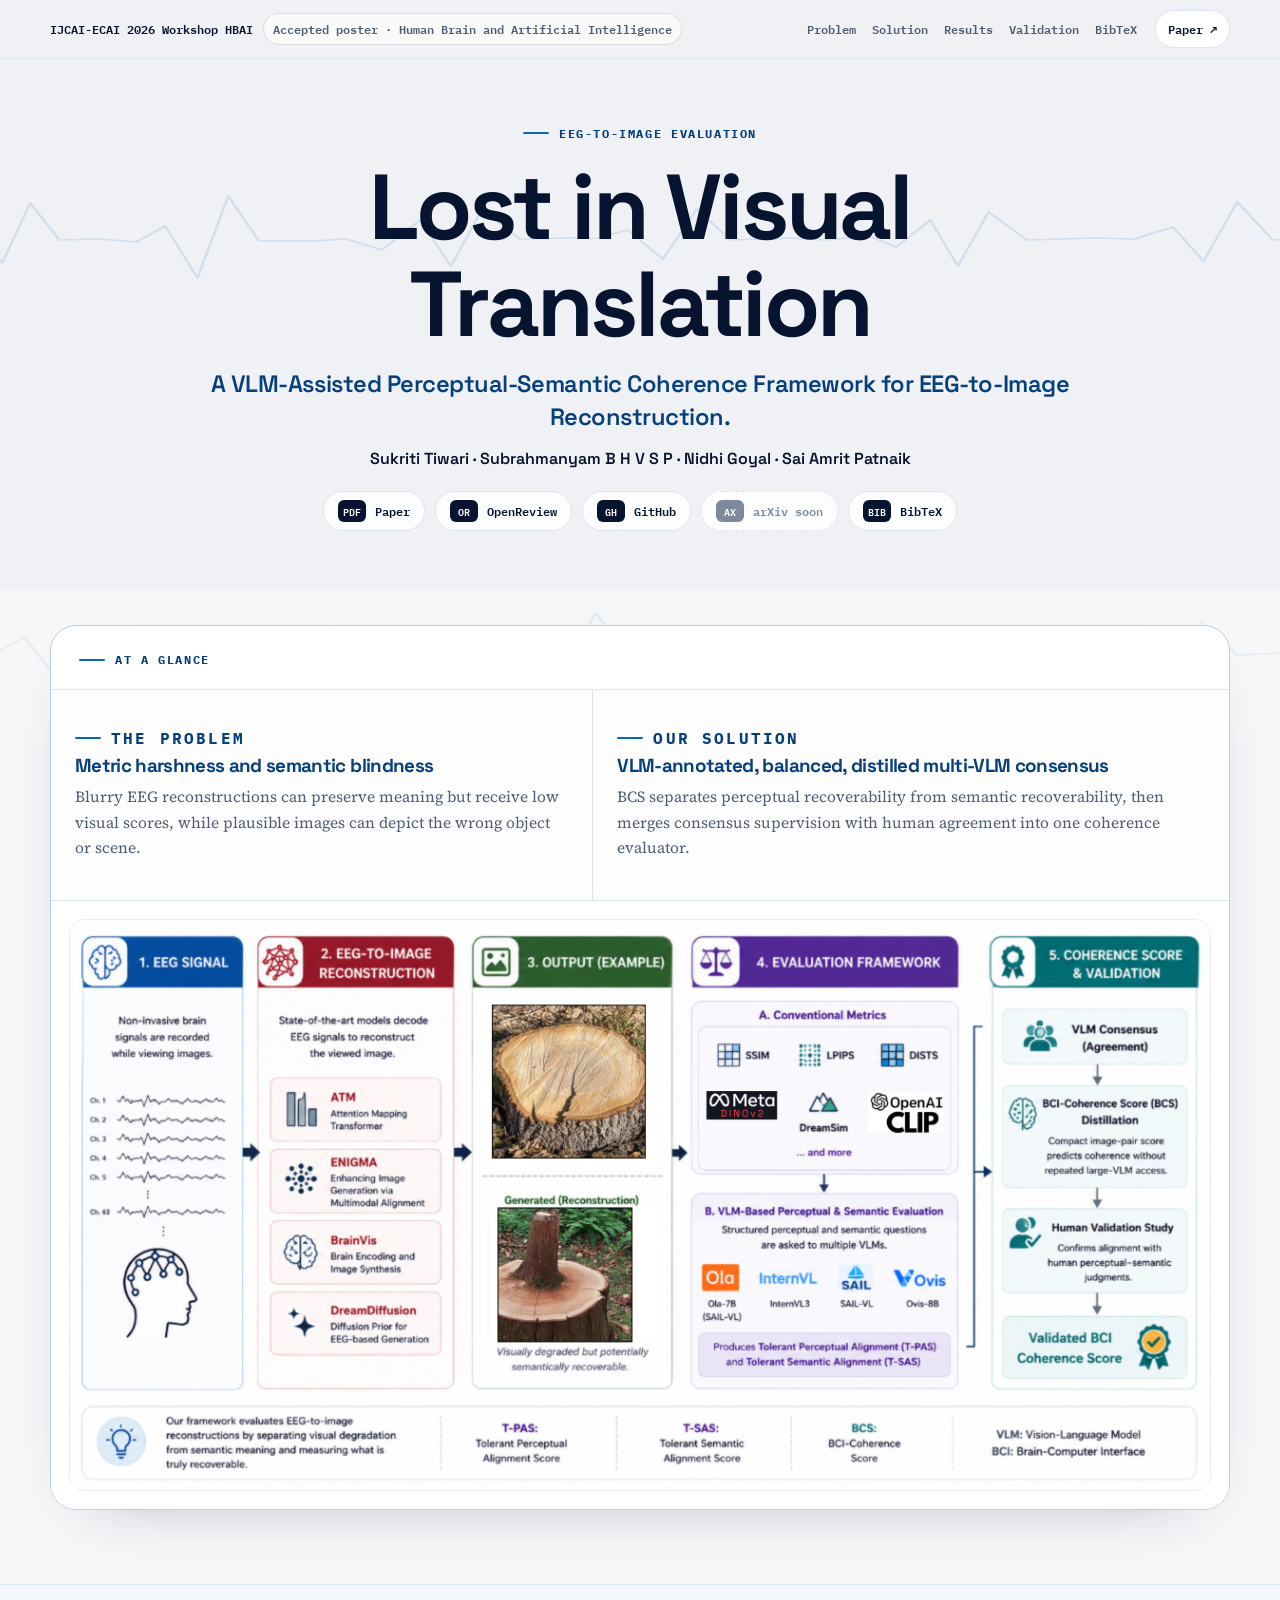
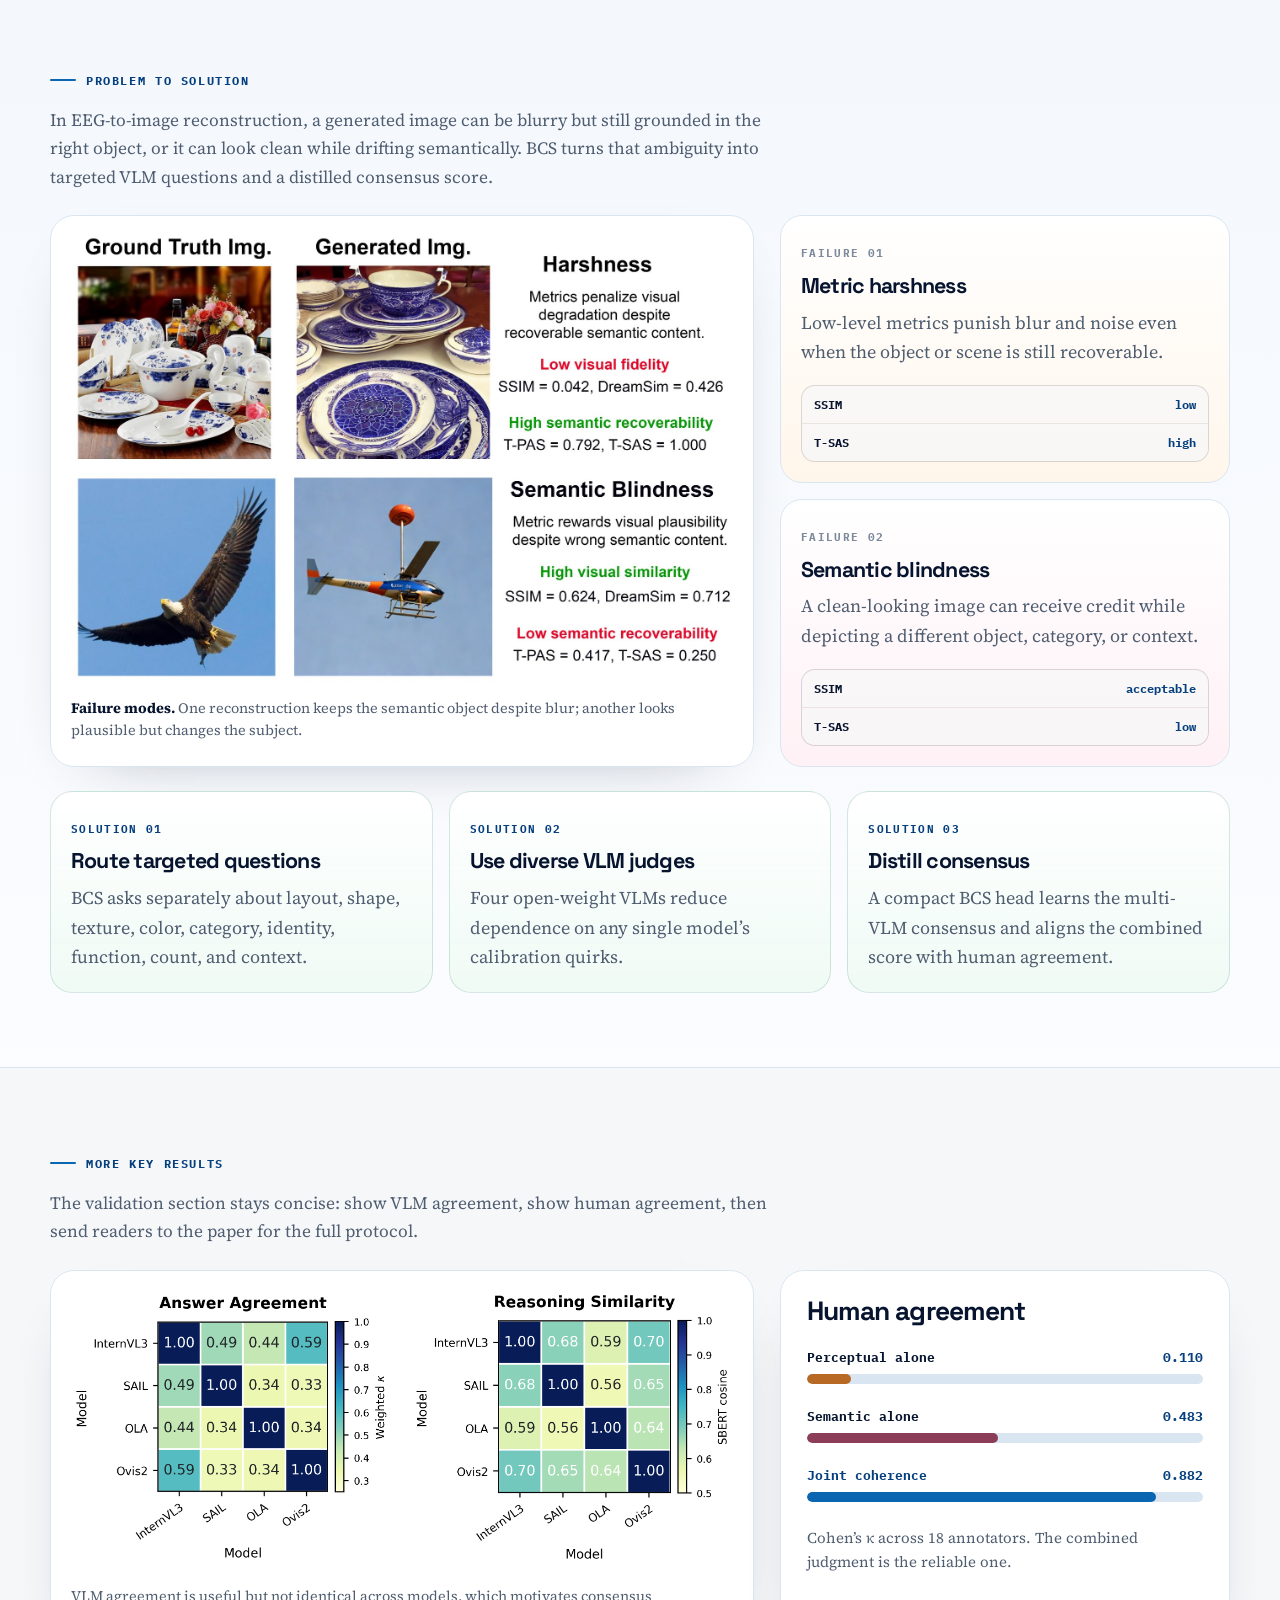
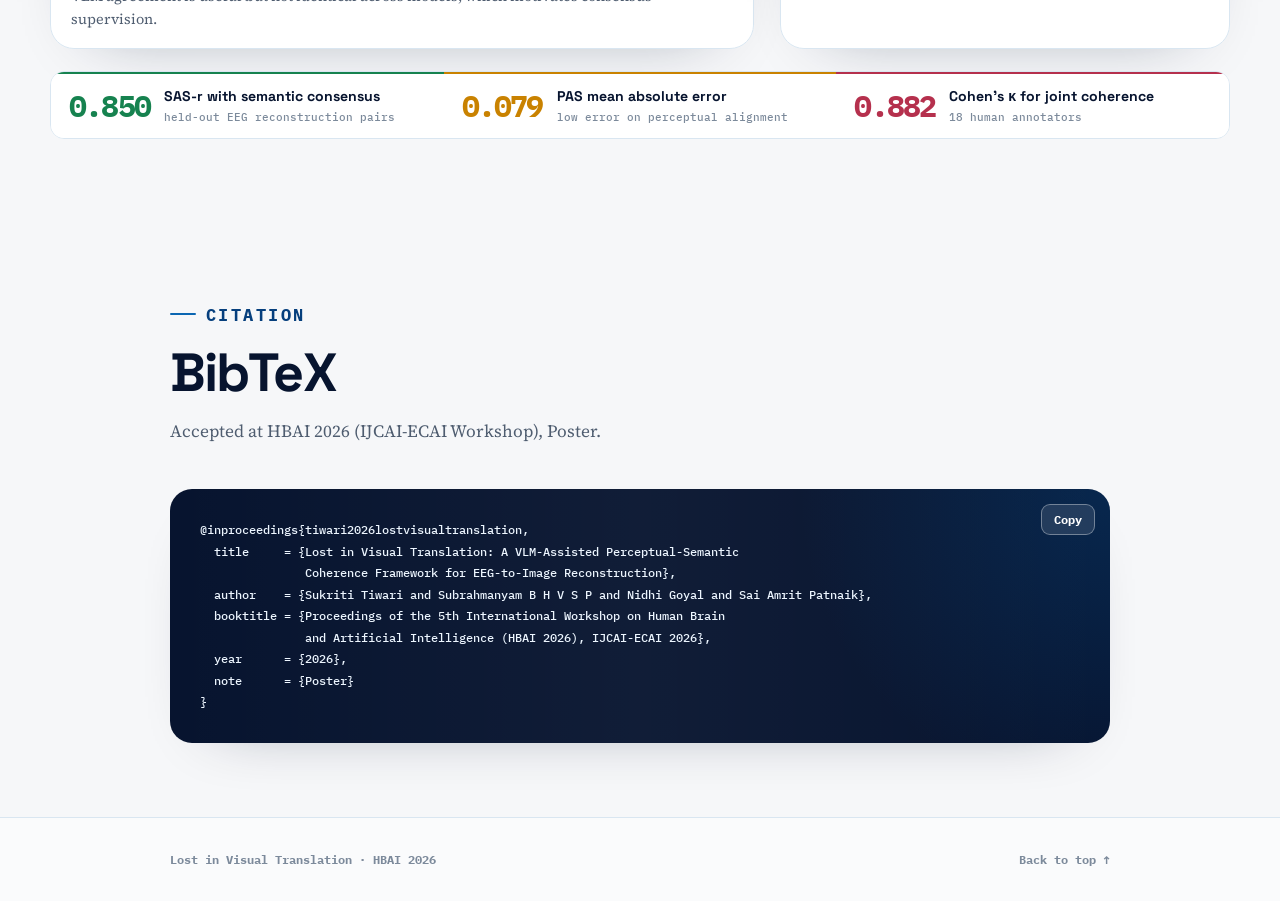
==== commit 660f4109: "Compact results metrics placement" ====
--- a/index.html
+++ b/index.html
@@ -138,24 +138,6 @@
 
   <section id="key-results" class="section-white">
     <div class="wrap-wide">
-      <div class="result-grid reveal">
-        <article>
-          <strong>0.850</strong>
-          <span>SAS-r with semantic consensus</span>
-          <small>held-out EEG reconstruction pairs</small>
-        </article>
-        <article>
-          <strong>0.079</strong>
-          <span>PAS mean absolute error</span>
-          <small>low error on perceptual alignment</small>
-        </article>
-        <article>
-          <strong>0.882</strong>
-          <span>Cohen’s κ for joint coherence</span>
-          <small>18 human annotators</small>
-        </article>
-      </div>
-
       <span id="validation" class="section-anchor" aria-hidden="true"></span>
       <div class="results-validation">
         <div class="validation-intro reveal">
@@ -191,6 +173,24 @@
         </div>
       </div>
 
+      <div class="result-grid reveal">
+        <article>
+          <strong>0.850</strong>
+          <span>SAS-r with semantic consensus</span>
+          <small>held-out EEG reconstruction pairs</small>
+        </article>
+        <article>
+          <strong>0.079</strong>
+          <span>PAS mean absolute error</span>
+          <small>low error on perceptual alignment</small>
+        </article>
+        <article>
+          <strong>0.882</strong>
+          <span>Cohen’s κ for joint coherence</span>
+          <small>18 human annotators</small>
+        </article>
+      </div>
+
     </div>
   </section>
 
--- a/style.css
+++ b/style.css
@@ -520,18 +520,22 @@
   display: grid;
   grid-template-columns: repeat(3, minmax(0, 1fr));
   overflow: hidden;
-  margin-bottom: 28px;
+  margin-top: 22px;
   border: 1px solid var(--line);
-  border-radius: var(--radius);
+  border-radius: 14px;
   background: #fff;
-  box-shadow: 0 18px 42px -36px rgba(7, 20, 47, .35);
+  box-shadow: 0 14px 34px -34px rgba(7, 20, 47, .32);
 }
 
 .result-grid article {
   --metric: var(--signal-dark);
   position: relative;
-  padding: 24px;
-  border-top: 3px solid var(--metric);
+  display: grid;
+  grid-template-columns: auto 1fr;
+  gap: 4px 14px;
+  align-items: center;
+  padding: 14px 18px;
+  border-top: 2px solid var(--metric);
   background: rgba(255, 255, 255, .92);
 }
 
@@ -548,26 +552,27 @@
 }
 
 .result-grid strong {
+  grid-row: 1 / span 2;
   display: block;
   color: var(--metric);
-  font: 700 clamp(1.8rem, 3.4vw, 2.85rem)/1 var(--mono);
+  font: 700 clamp(1.35rem, 2.35vw, 2rem)/1 var(--mono);
   letter-spacing: -.06em;
 }
 
 .result-grid span {
   display: block;
-  margin: 10px 0 6px;
+  margin: 0;
   color: var(--ink);
-  font: 700 1rem/1.25 var(--display);
+  font: 700 .88rem/1.25 var(--display);
 }
 
 .result-grid small {
   color: var(--faint);
-  font: 500 .72rem/1.45 var(--mono);
+  font: 500 .66rem/1.35 var(--mono);
 }
 
 .results-validation {
-  margin: 28px 0;
+  margin: 0;
 }
 
 .summary-board {
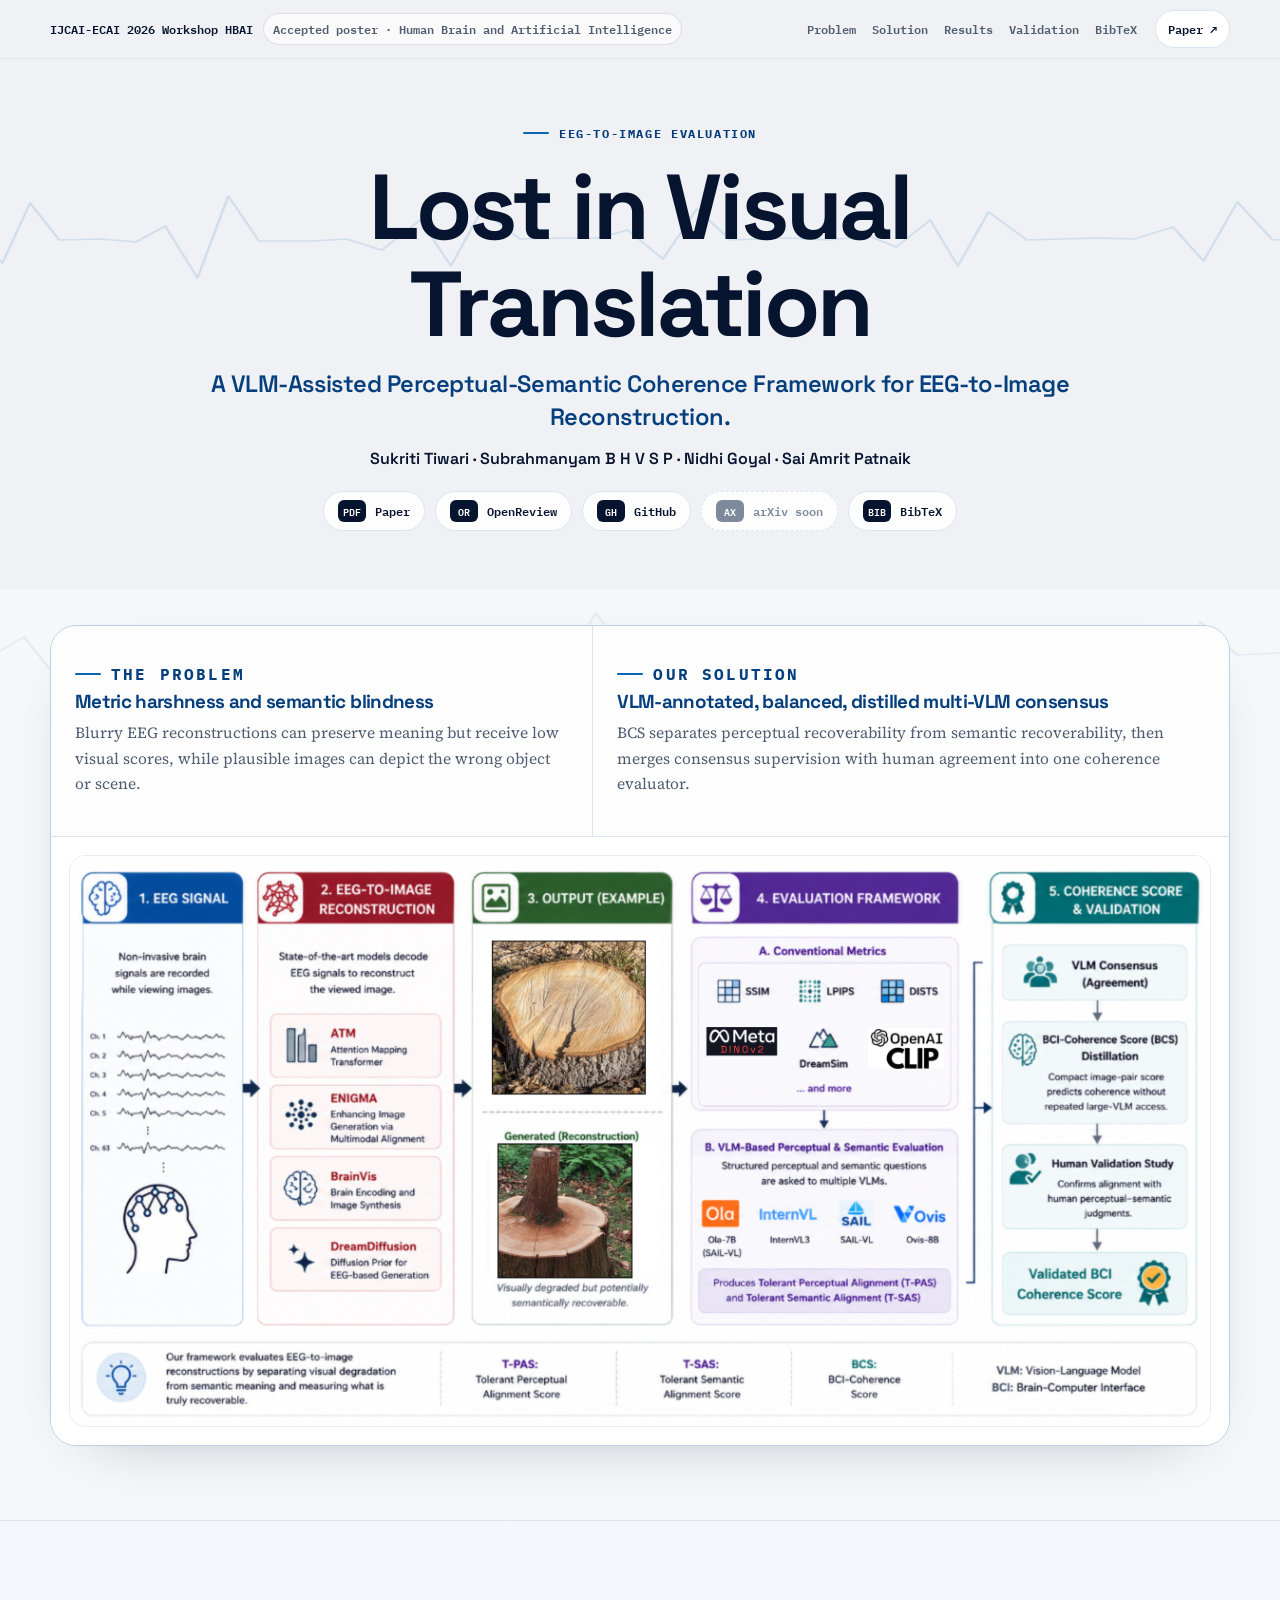
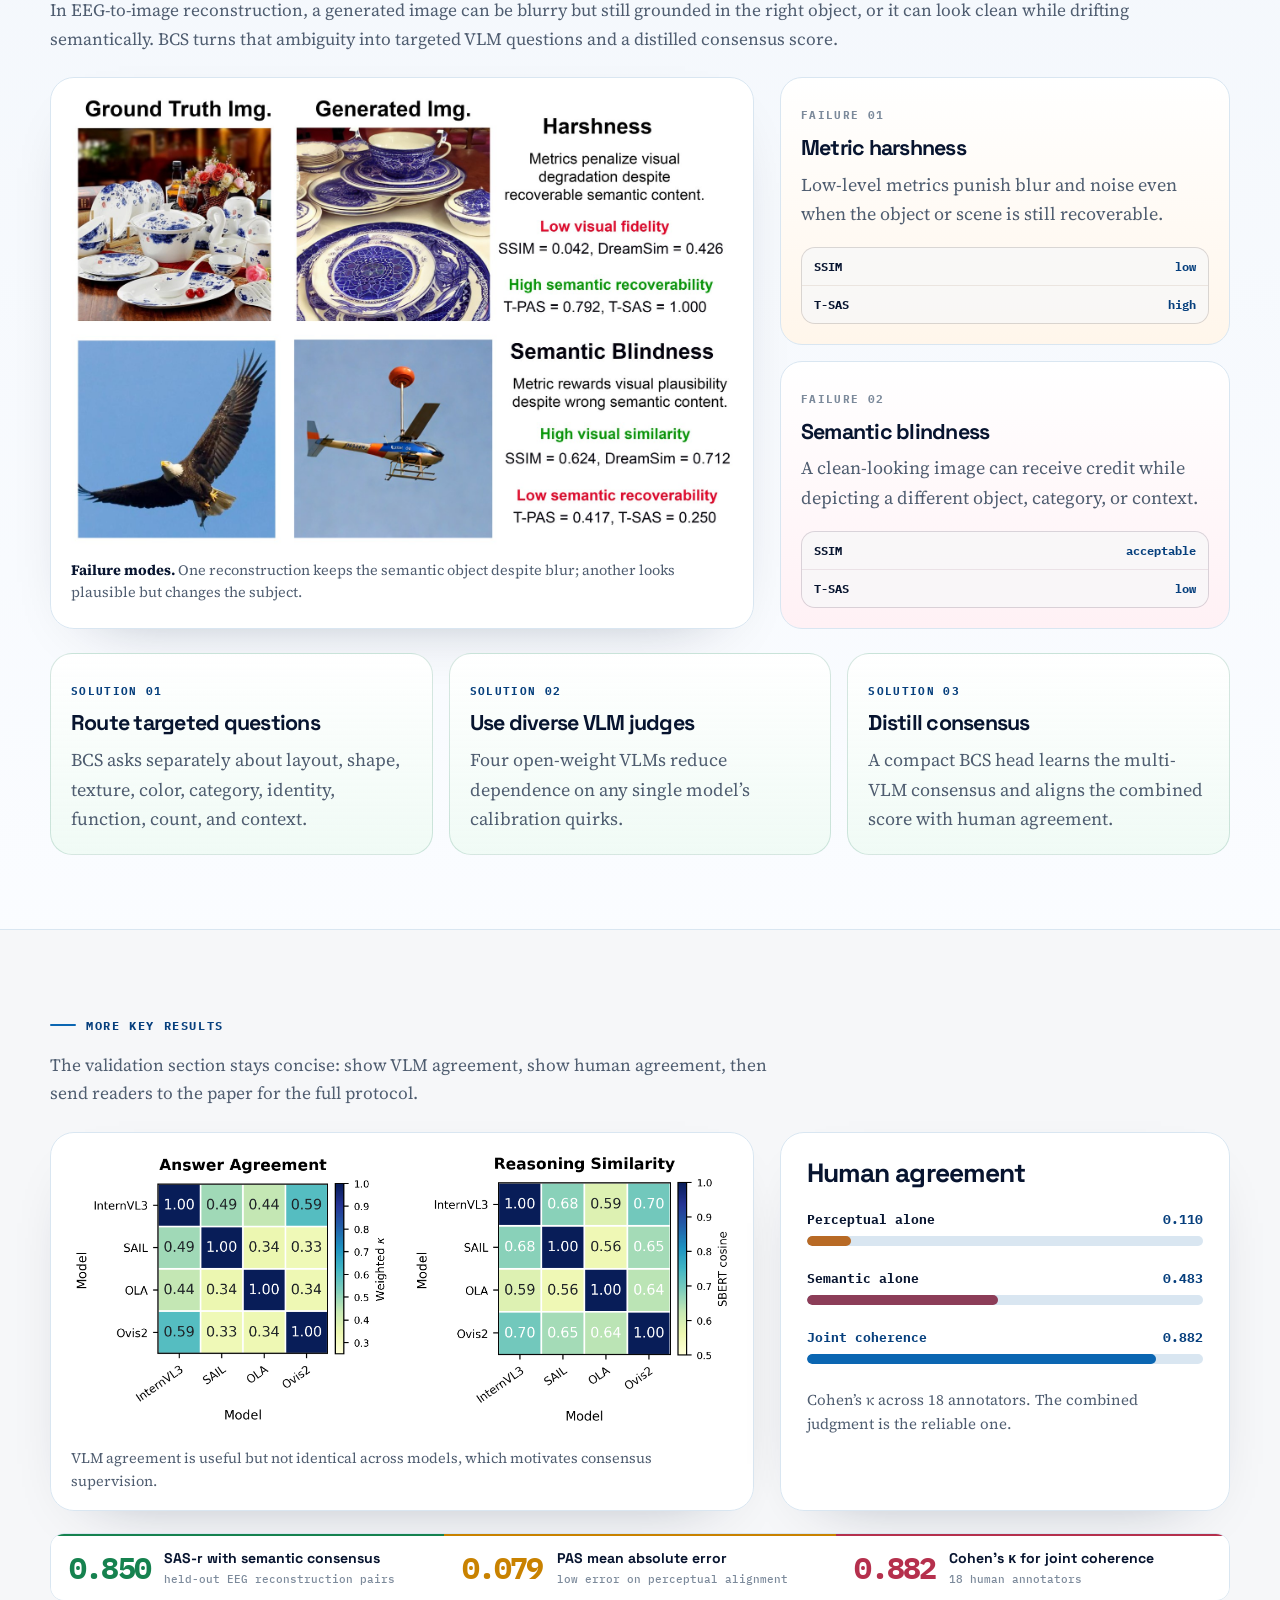
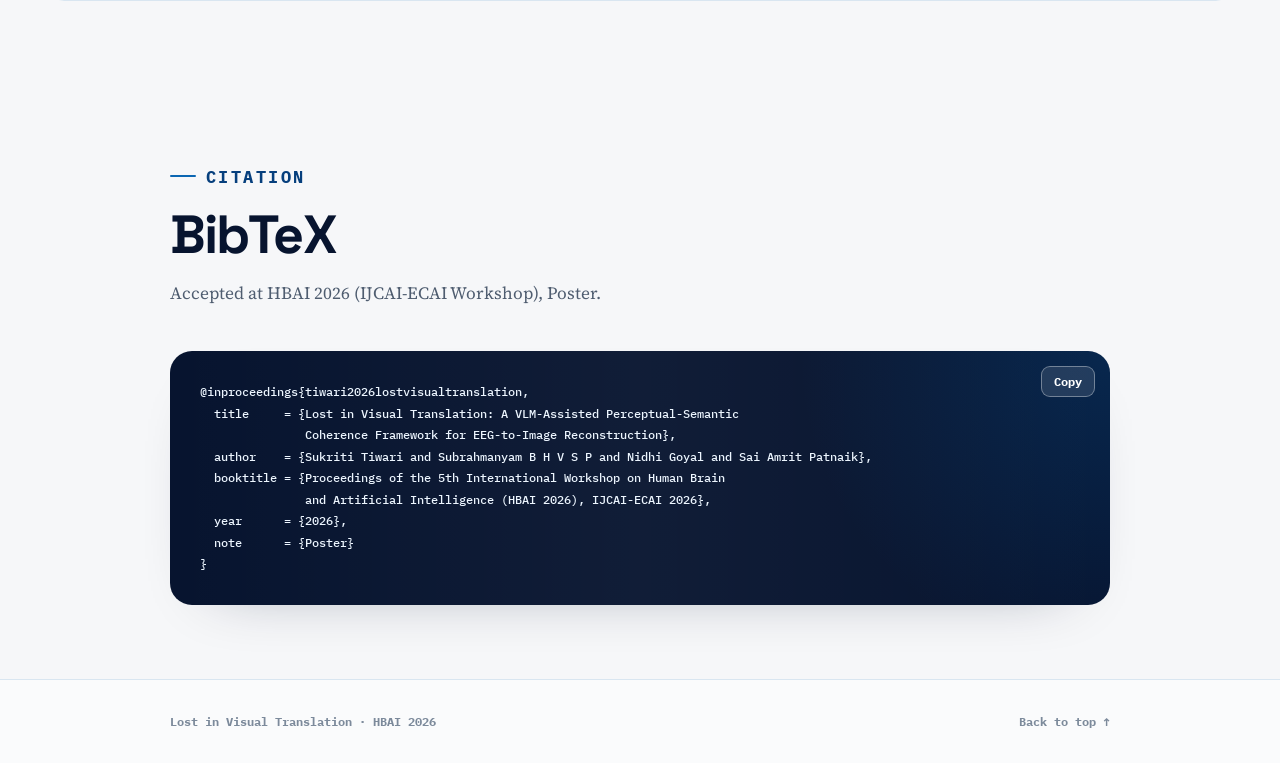
==== commit ec7bf853: "Simplify intro labels" ====
--- a/index.html
+++ b/index.html
@@ -61,10 +61,6 @@
   <section class="section-white pipeline-intro-section">
     <div class="wrap-wide">
       <div class="summary-board reveal" aria-label="Poster-style summary of the work">
-        <div class="board-title">
-          <p class="eyebrow">At a glance</p>
-        </div>
-
         <div class="problem-solution-strip">
           <article class="problem-panel">
             <p class="eyebrow">The problem</p>
@@ -90,7 +86,6 @@
     <div class="wrap-wide">
       <span id="solution" class="section-anchor" aria-hidden="true"></span>
       <div class="problem-intro reveal">
-        <p class="eyebrow">Problem to solution</p>
         <p>In EEG-to-image reconstruction, a generated image can be blurry but still grounded in the right object, or it can look clean while drifting semantically. BCS turns that ambiguity into targeted VLM questions and a distilled consensus score.</p>
       </div>
 
--- a/style.css
+++ b/style.css
@@ -585,26 +585,6 @@
   box-shadow: var(--shadow);
 }
 
-.board-title {
-  display: flex;
-  align-items: end;
-  justify-content: space-between;
-  gap: 24px;
-  padding: 26px 28px 22px;
-  border-bottom: 1px solid var(--line);
-}
-
-.board-title .eyebrow {
-  margin-bottom: 0;
-}
-
-.board-title h2 {
-  max-width: 620px;
-  margin-left: auto;
-  text-align: right;
-  font-size: clamp(1.6rem, 3vw, 2.55rem);
-}
-
 .issue-strip,
 .problem-solution-strip,
 .contribution-strip {
@@ -712,7 +692,11 @@
   font-size: 1.08rem;
 }
 
-.problem-intro,
+.problem-intro {
+  max-width: none;
+  margin-bottom: 24px;
+}
+
 .validation-intro {
   max-width: 720px;
   margin-bottom: 24px;
@@ -1037,15 +1021,6 @@
     grid-template-columns: 1fr;
   }
 
-  .board-title {
-    display: block;
-  }
-
-  .board-title h2 {
-    margin: 14px 0 0;
-    text-align: left;
-  }
-
   footer .wrap {
     flex-direction: column;
     align-items: flex-start;
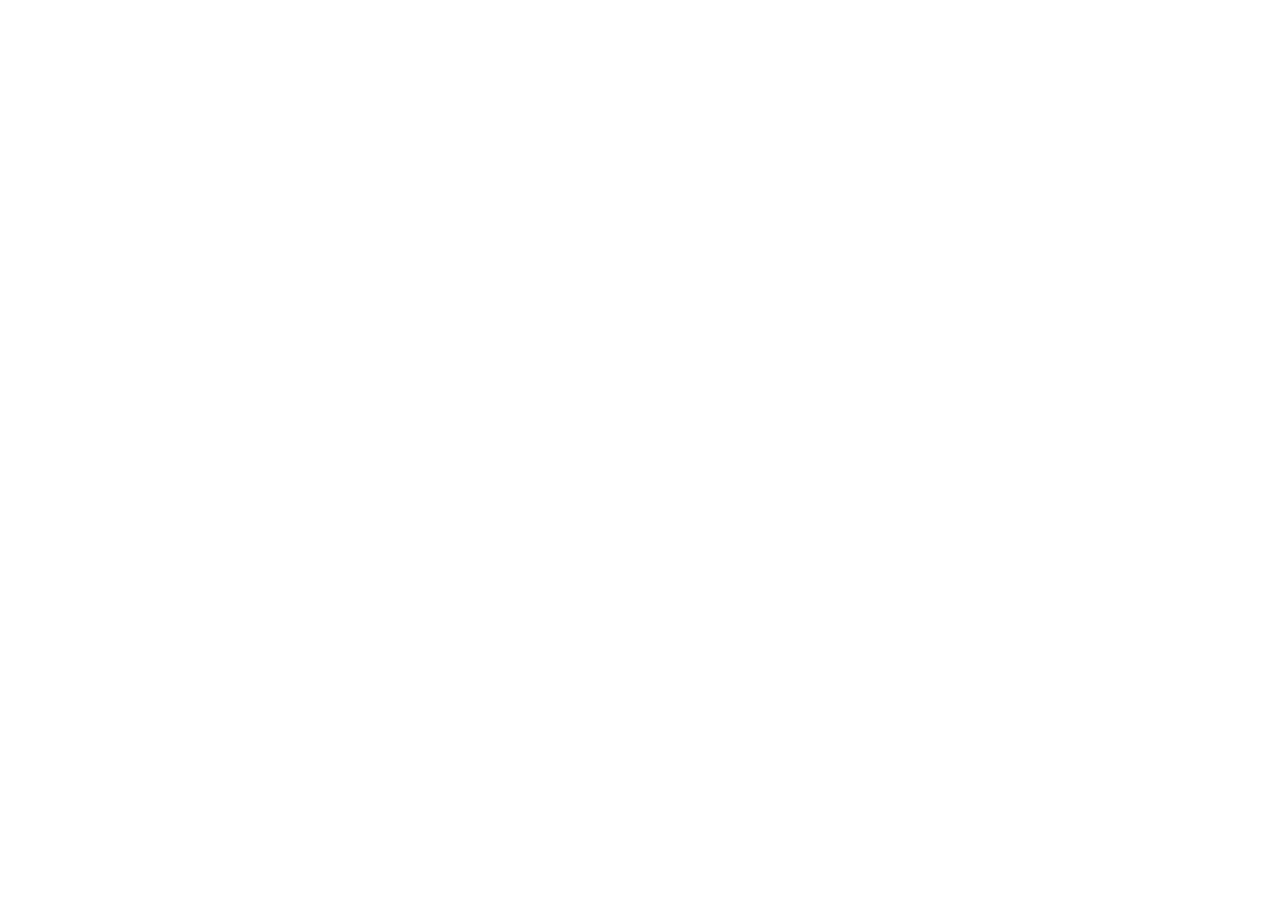
==== commit 03fbc417: "Add files via upload" ====
--- a/index.html
+++ b/index.html
@@ -1,224 +1,24 @@
 <!doctype html>
 <html lang="en">
-<head>
-  <meta charset="utf-8">
-  <meta name="viewport" content="width=device-width, initial-scale=1">
-  <title>Lost in Visual Translation</title>
-  <meta name="description" content="A VLM-assisted perceptual-semantic coherence framework for EEG-to-image reconstruction evaluation.">
-  <link rel="preconnect" href="https://fonts.googleapis.com">
-  <link rel="preconnect" href="https://fonts.gstatic.com" crossorigin>
-  <link href="https://fonts.googleapis.com/css2?family=Space+Grotesk:wght@500;600;700&family=Source+Serif+4:opsz,wght@8..60,400;8..60,600;8..60,700&family=IBM+Plex+Mono:wght@400;500;600&display=swap" rel="stylesheet">
-  <link rel="stylesheet" href="style.css">
-</head>
-<body id="top">
-<a class="skip-link" href="#main">Skip to content</a>
-
-<div class="page-signal-bg" aria-hidden="true">
-  <svg class="signal signal-a" viewBox="0 0 1800 260" preserveAspectRatio="none">
-    <path d="M0 130 L30 132 L48 121 L68 155 L86 95 L105 132 L132 131 L155 134 L174 118 L195 170 L215 88 L235 133 L270 133 L292 131 L315 142 L340 112 L360 158 L380 102 L405 131 L435 130 L456 130 L475 122 L498 151 L520 101 L542 132 L580 130 L605 132 L632 128 L650 139 L672 112 L690 158 L710 104 L735 132 L780 130 L805 131 L830 119 L850 153 L872 94 L895 132 L920 130 L946 132 L970 126 L995 145 L1018 110 L1038 160 L1061 98 L1088 132 L1130 131 L1155 130 L1180 136 L1202 117 L1225 166 L1247 92 L1270 132 L1310 130 L1338 131 L1365 123 L1390 154 L1415 104 L1440 132 L1488 130 L1514 132 L1540 119 L1562 168 L1587 91 L1610 132 L1652 130 L1680 132 L1706 127 L1728 141 L1750 116 L1772 159 L1800 130" />
-  </svg>
-  <svg class="signal signal-b" viewBox="0 0 1800 260" preserveAspectRatio="none">
-    <path d="M0 130 L36 129 L56 138 L82 115 L101 151 L120 108 L146 132 L190 130 L216 131 L242 125 L260 146 L282 103 L302 133 L350 130 L380 132 L406 119 L430 161 L454 91 L476 132 L512 130 L548 132 L576 127 L598 141 L620 111 L646 155 L670 105 L698 132 L742 130 L770 131 L798 121 L824 151 L848 100 L872 133 L915 130 L944 132 L972 124 L996 145 L1020 110 L1042 154 L1070 104 L1096 132 L1142 130 L1170 131 L1200 118 L1225 159 L1250 93 L1272 132 L1315 130 L1346 132 L1374 126 L1396 140 L1420 114 L1444 153 L1472 107 L1500 132 L1545 130 L1572 131 L1600 122 L1626 150 L1650 99 L1674 133 L1720 130 L1750 132 L1775 128 L1800 130" />
-  </svg>
-</div>
-
-<header class="nav">
-  <div class="nav-inner">
-    <div class="nav-left">
-      <a class="nav-brand" href="#top">IJCAI-ECAI 2026 Workshop HBAI</a>
-      <span class="nav-acceptance">Accepted poster · Human Brain and Artificial Intelligence</span>
-    </div>
-    <nav aria-label="Primary">
-      <a href="#problem">Problem</a>
-      <a href="#solution">Solution</a>
-      <a href="#key-results">Results</a>
-      <a href="#validation">Validation</a>
-      <a href="#bibtex">BibTeX</a>
-    </nav>
-    <a class="nav-paper" href="paper.pdf" target="_blank" rel="noopener">Paper ↗</a>
-  </div>
-</header>
-
-<main id="main">
-  <section class="hero">
-    <div class="wrap-wide hero-grid">
-      <div class="hero-copy reveal">
-        <p class="eyebrow">EEG-to-image evaluation</p>
-        <h1>Lost in Visual Translation</h1>
-        <p class="subtitle">A VLM-Assisted Perceptual-Semantic Coherence Framework for EEG-to-Image Reconstruction.</p>
-        <p class="authors">Sukriti Tiwari · Subrahmanyam B H V S P · Nidhi Goyal · Sai Amrit Patnaik</p>
-        <div class="link-row" aria-label="Publication links">
-          <a href="paper.pdf" target="_blank" rel="noopener"><span>PDF</span> Paper</a>
-          <a href="https://openreview.net/forum?id=vVEQUYVaLu&amp;noteId=vVEQUYVaLu" target="_blank" rel="noopener"><span>OR</span> OpenReview</a>
-          <a href="https://github.com/Sukt03/bci-coherence-score" target="_blank" rel="noopener"><span>GH</span> GitHub</a>
-          <span class="link-pending" title="arXiv link pending"><span>AX</span> arXiv soon</span>
-          <a href="#bibtex"><span>BIB</span> BibTeX</a>
-        </div>
-      </div>
-    </div>
-  </section>
-
-  <section class="section-white pipeline-intro-section">
-    <div class="wrap-wide">
-      <div class="summary-board reveal" aria-label="Poster-style summary of the work">
-        <div class="problem-solution-strip">
-          <article class="problem-panel">
-            <p class="eyebrow">The problem</p>
-            <h3>Metric harshness and semantic blindness</h3>
-            <p>Blurry EEG reconstructions can preserve meaning but receive low visual scores, while plausible images can depict the wrong object or scene.</p>
-          </article>
-          <article class="solution-panel">
-            <p class="eyebrow">Our solution</p>
-            <h3>VLM-annotated, balanced, distilled multi-VLM consensus</h3>
-            <p>BCS separates perceptual recoverability from semantic recoverability, then merges consensus supervision with human agreement into one coherence evaluator.</p>
-          </article>
-        </div>
-
-        <figure class="pipeline-board">
-          <img src="pipeline_drawio.png" alt="Pipeline diagram showing problem and BCS solution for EEG-to-image evaluation.">
-        </figure>
-      </div>
-
-    </div>
-  </section>
-
-  <section id="problem" class="section-soft">
-    <div class="wrap-wide">
-      <span id="solution" class="section-anchor" aria-hidden="true"></span>
-      <div class="problem-intro reveal">
-        <p>In EEG-to-image reconstruction, a generated image can be blurry but still grounded in the right object, or it can look clean while drifting semantically. BCS turns that ambiguity into targeted VLM questions and a distilled consensus score.</p>
-      </div>
-
-      <div class="problem-layout reveal">
-        <figure class="paper-figure">
-          <img src="figure1_failure_modes.jpg" alt="Examples of metric harshness and semantic blindness in EEG-to-image reconstruction.">
-          <figcaption><strong>Failure modes.</strong> One reconstruction keeps the semantic object despite blur; another looks plausible but changes the subject.</figcaption>
-        </figure>
-
-        <div class="failure-cards">
-          <article class="failure-card harsh">
-            <span>Failure 01</span>
-            <h3>Metric harshness</h3>
-            <p>Low-level metrics punish blur and noise even when the object or scene is still recoverable.</p>
-            <dl><div><dt>SSIM</dt><dd>low</dd></div><div><dt>T-SAS</dt><dd>high</dd></div></dl>
-          </article>
-          <article class="failure-card blind">
-            <span>Failure 02</span>
-            <h3>Semantic blindness</h3>
-            <p>A clean-looking image can receive credit while depicting a different object, category, or context.</p>
-            <dl><div><dt>SSIM</dt><dd>acceptable</dd></div><div><dt>T-SAS</dt><dd>low</dd></div></dl>
-          </article>
-        </div>
-      </div>
-
-      <div class="solution-cards reveal">
-        <article class="failure-card solution-step">
-          <span>Solution 01</span>
-          <h3>Route targeted questions</h3>
-          <p>BCS asks separately about layout, shape, texture, color, category, identity, function, count, and context.</p>
-        </article>
-        <article class="failure-card solution-step">
-          <span>Solution 02</span>
-          <h3>Use diverse VLM judges</h3>
-          <p>Four open-weight VLMs reduce dependence on any single model’s calibration quirks.</p>
-        </article>
-        <article class="failure-card solution-step">
-          <span>Solution 03</span>
-          <h3>Distill consensus</h3>
-          <p>A compact BCS head learns the multi-VLM consensus and aligns the combined score with human agreement.</p>
-        </article>
-      </div>
-    </div>
-  </section>
-
-  <section id="key-results" class="section-white">
-    <div class="wrap-wide">
-      <span id="validation" class="section-anchor" aria-hidden="true"></span>
-      <div class="results-validation">
-        <div class="validation-intro reveal">
-          <p class="eyebrow">More key results</p>
-          <p>The validation section stays concise: show VLM agreement, show human agreement, then send readers to the paper for the full protocol.</p>
-        </div>
-
-        <div class="validation-layout reveal">
-          <figure class="paper-figure">
-            <img src="figure3_vlm_agreement.png" alt="Agreement and rationale similarity among four VLM evaluators.">
-            <figcaption>VLM agreement is useful but not identical across models, which motivates consensus supervision.</figcaption>
-          </figure>
-
-          <div class="agreement-card">
-            <h3>Human agreement</h3>
-            <div class="bar-row">
-              <span>Perceptual alone</span>
-              <b>0.110</b>
-              <i style="--w:11%;--c:var(--static)"></i>
-            </div>
-            <div class="bar-row">
-              <span>Semantic alone</span>
-              <b>0.483</b>
-              <i style="--w:48.3%;--c:var(--error)"></i>
-            </div>
-            <div class="bar-row best">
-              <span>Joint coherence</span>
-              <b>0.882</b>
-              <i style="--w:88.2%;--c:var(--signal)"></i>
-            </div>
-            <p>Cohen’s κ across 18 annotators. The combined judgment is the reliable one.</p>
-          </div>
-        </div>
-      </div>
-
-      <div class="result-grid reveal">
-        <article>
-          <strong>0.850</strong>
-          <span>SAS-r with semantic consensus</span>
-          <small>held-out EEG reconstruction pairs</small>
-        </article>
-        <article>
-          <strong>0.079</strong>
-          <span>PAS mean absolute error</span>
-          <small>low error on perceptual alignment</small>
-        </article>
-        <article>
-          <strong>0.882</strong>
-          <span>Cohen’s κ for joint coherence</span>
-          <small>18 human annotators</small>
-        </article>
-      </div>
-
-    </div>
-  </section>
-
-  <section id="bibtex" class="section-white">
-    <div class="wrap">
-      <div class="section-head reveal">
-        <p class="eyebrow">Citation</p>
-        <h2>BibTeX</h2>
-        <p>Accepted at HBAI 2026 (IJCAI-ECAI Workshop), Poster.</p>
-      </div>
-      <div class="bibtex reveal">
-        <button type="button" data-copy-bibtex>Copy</button>
-        <pre id="bibtex-source">@inproceedings{tiwari2026lostvisualtranslation,
-  title     = {Lost in Visual Translation: A VLM-Assisted Perceptual-Semantic
-               Coherence Framework for EEG-to-Image Reconstruction},
-  author    = {Sukriti Tiwari and Subrahmanyam B H V S P and Nidhi Goyal and Sai Amrit Patnaik},
-  booktitle = {Proceedings of the 5th International Workshop on Human Brain
-               and Artificial Intelligence (HBAI 2026), IJCAI-ECAI 2026},
-  year      = {2026},
-  note      = {Poster}
-}</pre>
-      </div>
-    </div>
-  </section>
-</main>
-
-<footer>
-  <div class="wrap">
-    <p>Lost in Visual Translation · HBAI 2026</p>
-    <a href="#top">Back to top ↑</a>
-  </div>
-</footer>
-
-<script src="script.js"></script>
-</body>
+  <head>
+    <meta charset="utf-8" />
+    <meta name="viewport" content="width=device-width, initial-scale=1" />
+    <title>Lost in Visual Translation</title>
+    <link rel="icon" type="image/svg+xml" href="/BCS/favicon.svg" />
+    <meta
+      name="description"
+      content="A VLM-assisted perceptual-semantic coherence framework for EEG-to-image reconstruction evaluation."
+    />
+    <link rel="preconnect" href="https://fonts.googleapis.com" />
+    <link rel="preconnect" href="https://fonts.gstatic.com" crossorigin />
+    <link
+      href="https://fonts.googleapis.com/css2?family=Space+Grotesk:wght@500;600;700&family=Source+Serif+4:opsz,wght@8..60,400;8..60,600;8..60,700&family=IBM+Plex+Mono:wght@400;500;600&display=swap"
+      rel="stylesheet"
+    />
+    <script type="module" crossorigin src="/BCS/assets/index-DZjHzOx9.js"></script>
+    <link rel="stylesheet" crossorigin href="/BCS/assets/index-qg8C5PW-.css">
+  </head>
+  <body id="top">
+    <div id="root"></div>
+  </body>
 </html>
